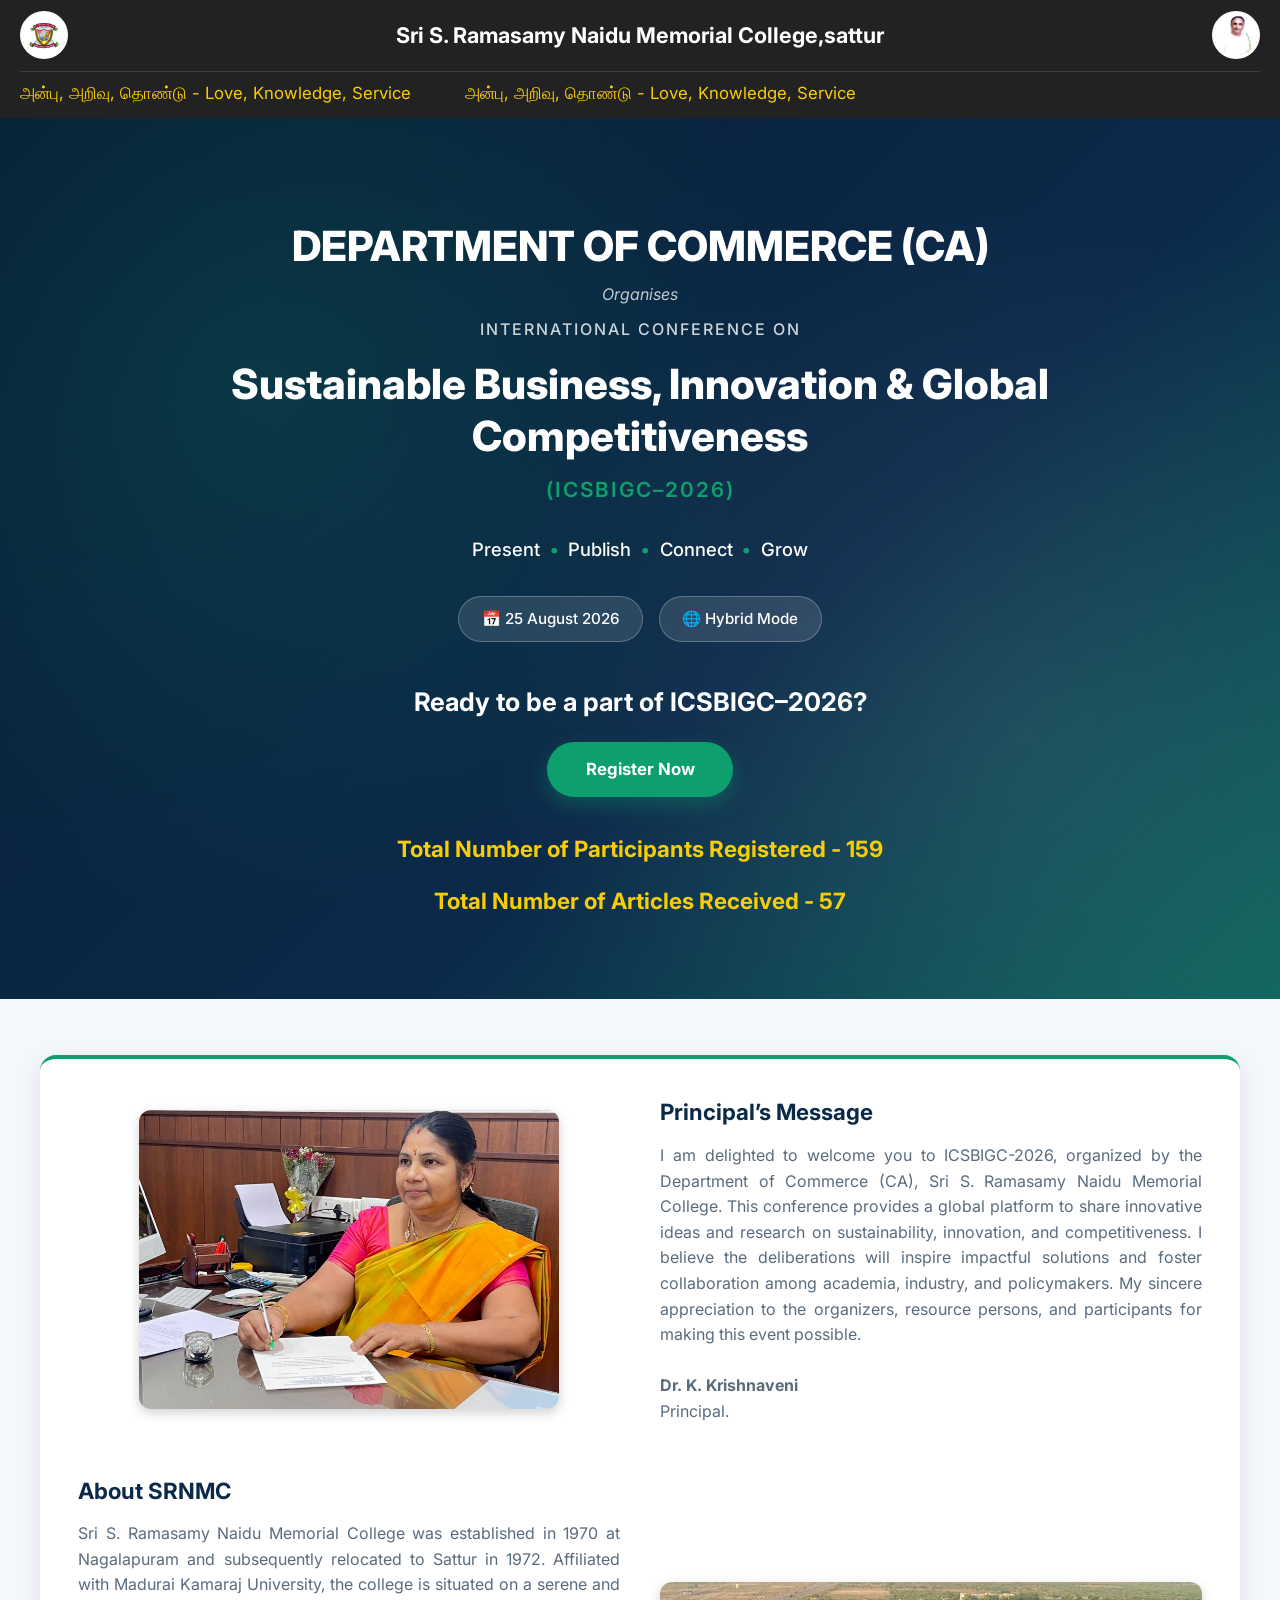
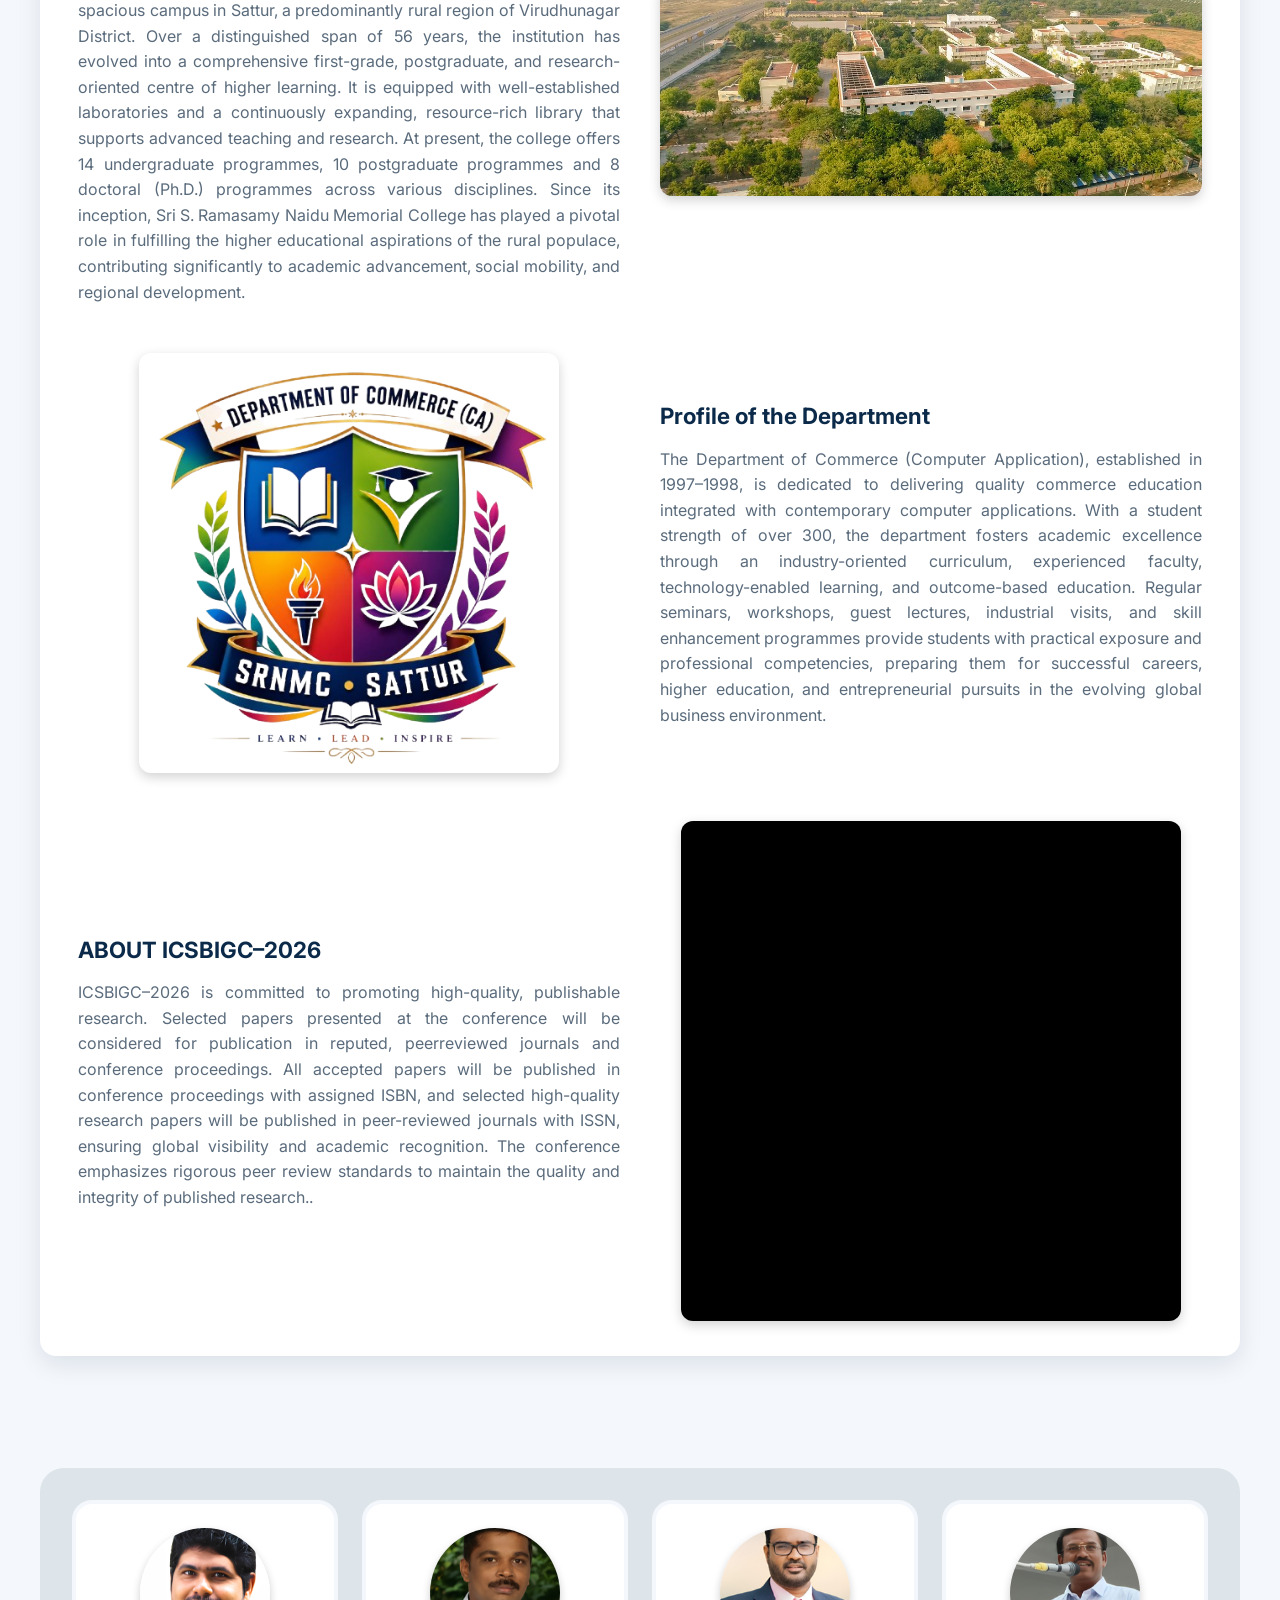
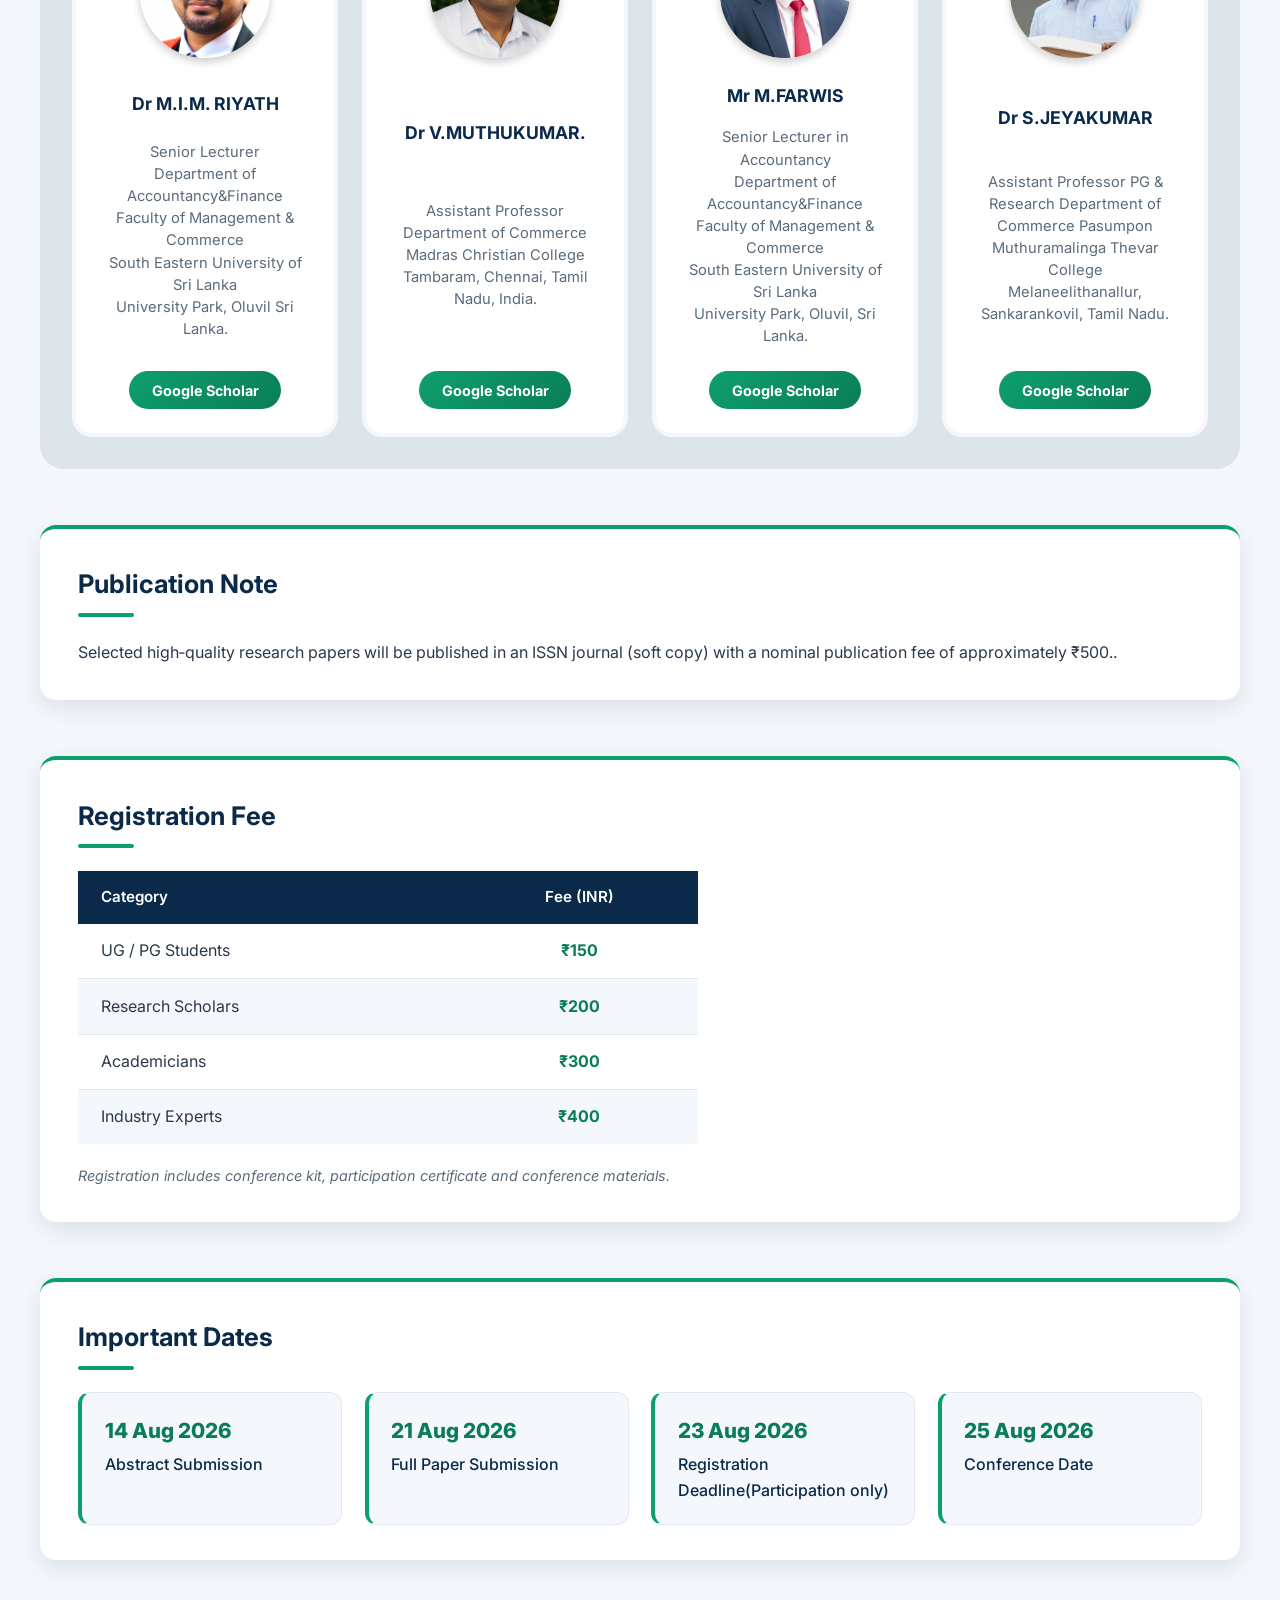
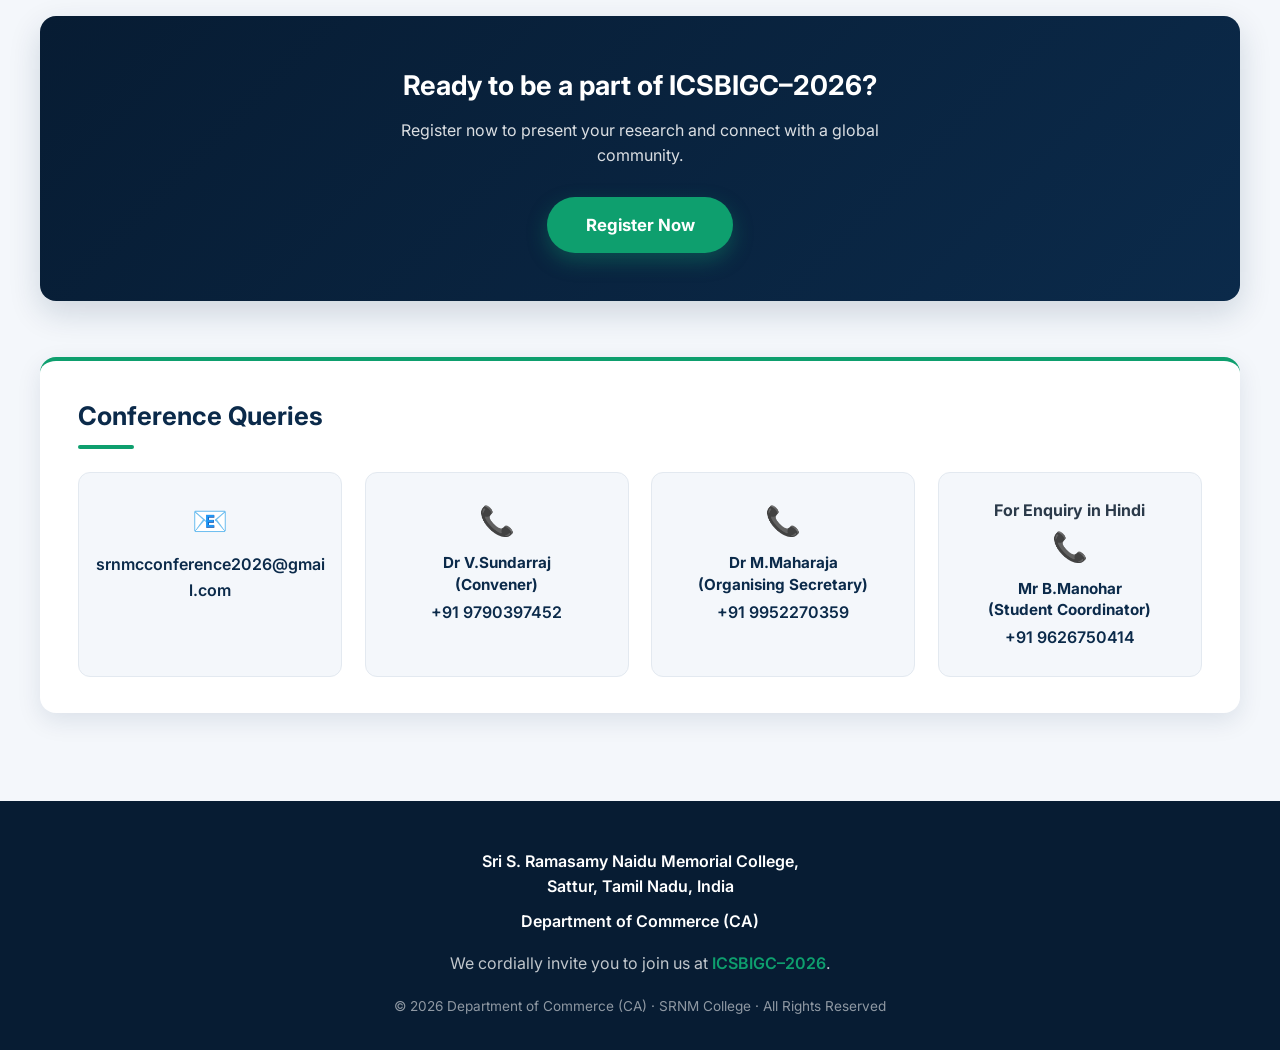
==== index.html @ 788501f2 "Update index.html" ====
<!DOCTYPE html>
<html lang="en">
<head>
    <meta charset="UTF-8">
    <meta name="viewport" content="width=device-width, initial-scale=1.0">
    <meta name="description" content="International Conference on Sustainable Business, Innovation & Global Competitiveness (ICSBIGC–2026)">
    <title>ICSBIGC–2026 | International Conference on Sustainable Business, Innovation & Global Competitiveness</title>
    <link rel="preconnect" href="https://fonts.googleapis.com">
    <link rel="preconnect" href="https://fonts.gstatic.com" crossorigin>
    <link href="https://fonts.googleapis.com/css2?family=Inter:wght@300;400;500;600;700;800&display=swap" rel="stylesheet">
    <link rel="stylesheet" href="styles.css">
</head>
<body>

    <!-- NAVBAR -->
    <div class="navbar">
        <img src="collage_logo-removebg-preview.png" alt="Logo" class="logo">
        <p class="conference-name">Sri S. Ramasamy Naidu Memorial College,sattur</p>
        <img src="srnm.png" alt="Logo" class="logo2">

        <div class="marquee">
            <div class="marquee-content">
                <span>அன்பு, அறிவு, தொண்டு - Love, Knowledge, Service</span>
                <span>அன்பு, அறிவு, தொண்டு - Love, Knowledge, Service</span>
            </div>
        </div>
    </div>

    <!-- HERO SECTION -->
    <header class="hero" id="home">
        <div class="hero-overlay"></div>
        <div class="container hero-content">
            <h1 class="hero-title">DEPARTMENT OF COMMERCE (CA) </h1>

            <i>Organises</i>
            <p class="conference-name">International Conference on</p>
            <h1 class="hero-title">Sustainable Business, Innovation &amp; Global Competitiveness</h1>
            <p class="hero-acronym">(ICSBIGC–2026)</p>
            <div class="tagline">
                <span>Present</span>
                <span class="dot">•</span>
                <span>Publish</span>
                <span class="dot">•</span>
                <span>Connect</span>
                <span class="dot">•</span>
                <span>Grow</span>
            </div>
            <div class="hero-meta">
                <span class="badge">📅 25 August 2026</span>
                <span class="badge">🌐 Hybrid Mode</span>
            </div>

            <div class="hero-cta">
                <h2>Ready to be a part of ICSBIGC–2026?</h2>

                <a href="https://forms.gle/SjU58Aezp9YNaehK8" target="_blank" rel="noopener" class="btn-register">Register Now</a>

                <div class="abcd">
                    <h2><b>Total Number of Participants Registered - 159</b></h2>
                    <h2>Total Number of Articles Received - 57</h2>
                </div>
            </div>
        </div>
    </header>

    <!-- ORGANISER / ABOUT -->
    <section class="zigzag">
        <div class="container">
            <div class="card">
                <div class="zigzag-item reverse">
                    <div class="zigzag-text">
                        <h2>Principal’s Message</h2>
                        <p>
                            I am delighted to welcome you to ICSBIGC-2026, organized by the Department of Commerce (CA), Sri S. Ramasamy Naidu Memorial College. This conference provides a global platform to share innovative ideas and research on sustainability, innovation, and competitiveness. I believe the deliberations will inspire impactful solutions and foster collaboration among academia, industry, and policymakers. My sincere appreciation to the organizers, resource persons, and participants for making this event possible.
                            <br><br>
                            <b>Dr. K. Krishnaveni</b> <br>
                            Principal.
                        </p>
                    </div>
                    <div class="zigzag-image">
                        <img src="princ.jpeg" alt="Department Image">
                    </div>
                </div>

                <div class="zigzag-item">
                    <div class="zigzag-text">
                        <h2>About SRNMC</h2>
                        <p>Sri S. Ramasamy Naidu Memorial College was established in 1970 at Nagalapuram and subsequently relocated to Sattur in 1972. Affiliated with Madurai Kamaraj University, the college is situated on a serene and spacious campus in Sattur, a predominantly rural region of Virudhunagar District. Over a distinguished span of 56 years, the institution has evolved into a comprehensive first-grade, postgraduate, and research-oriented centre of higher learning. It is equipped with well-established laboratories and a continuously expanding, resource-rich library that supports advanced teaching and research. At present, the college offers 14 undergraduate programmes, 10 postgraduate programmes and 8 doctoral (Ph.D.) programmes across various disciplines. Since its inception, Sri S. Ramasamy Naidu Memorial College has played a pivotal role in fulfilling the higher educational aspirations of the rural populace, contributing significantly to academic advancement, social mobility, and regional development.</p>
                    </div>
                    <div class="zigzag-image1">
                        <img src="srnm college.jpg" alt="College Image">
                    </div>
                </div>

                <div class="zigzag-item reverse">
                    <div class="zigzag-text">
                        <h2>Profile of the Department</h2>
                        <p>The Department of Commerce (Computer Application), established in 1997–1998, is dedicated to delivering quality commerce education integrated with contemporary computer applications. With a student strength of over 300, the department fosters academic excellence through an industry-oriented curriculum, experienced faculty, technology-enabled learning, and outcome-based education. Regular seminars, workshops, guest lectures, industrial visits, and skill enhancement programmes provide students with practical exposure and professional competencies, preparing them for successful careers, higher education, and entrepreneurial pursuits in the evolving global business environment.</p>
                    </div>
                    <div class="zigzag-image">
                        <img src="collage_logo2-removebg-preview.png" alt="Department Image">
                    </div>
                </div>

                <div class="zigzag-item">
                    <div class="zigzag-text">
                        <h2>ABOUT ICSBIGC–2026</h2>
                        <p>   ICSBIGC–2026 is committed to promoting high-quality, publishable research. Selected papers presented at the conference will be considered for publication in reputed, peerreviewed journals and conference proceedings. All accepted papers will be published in conference proceedings with assigned ISBN, and selected high-quality research papers will be published in peer-reviewed journals with ISSN, ensuring global visibility and academic recognition. The conference emphasizes rigorous peer review standards to maintain the quality and integrity of published research..</p>
                    </div>
                    <div class="zigzag-image1">
                        <div class="zigzag-slideshow">
                            <img src="pic1.jpeg" alt="Slide 1">
                            <img src="pic2.jpeg" alt="Slide 2">
                            <img src="pic3.jpeg" alt="Slide 3">
                            <img src="pic4.jpeg" alt="Slide 4">
                        </div>
                    </div>
                </div>
            </div>
        </div>
    </section>

    <!-- CHIEF GUESTS -->
    <section class="section" id="guests">
        <div class="container">
            <div class="chief">
                <div class="guest">
                    <img src="Screenshot 2026-08-09 113142.png" alt="Chief Guest" class="guest-image">
                    <h3>Dr M.I.M. RIYATH</h3>
                    <p>Senior Lecturer<br> Department of Accountancy&Finance<br> Faculty of Management & Commerce <br>South Eastern University of Sri Lanka<br> University Park, Oluvil Sri Lanka.</p>
                    <div class="guest-button">
                        <a href="https://scholar.google.com/citations?user=ENVNZ4EAAAAJ&hl=en" target="_blank" rel="noopener"><button>Google Scholar</button></a>
                    </div>
                </div>

                <div class="guest">
                    <img src="Screenshot 2026-08-09 113154.png" alt="Chief Guest" class="guest-image">
                    <h3>Dr V.MUTHUKUMAR.</h3>
                    <p>Assistant Professor<br> Department of Commerce<br> Madras Christian College<br> Tambaram, Chennai, Tamil Nadu, India.</p>
                    <div class="guest-button">
                        <a href="https://scholar.google.com/citations?hl=en&user=KsAwhLIAAAAJ" target="_blank" rel="noopener"><button>Google Scholar</button></a>
                    </div>
                </div>

                <div class="guest">
                    <img src="Screenshot 2026-08-09 113203.png" alt="Chief Guest" class="guest-image">
                    <h3>Mr M.FARWIS</h3>
                    <p>Senior Lecturer in Accountancy<br> Department of Accountancy&Finance<br> Faculty of Management & Commerce <br>South Eastern University of Sri Lanka<br> University Park, Oluvil, Sri Lanka.</p>
                    <div class="guest-button">
                        <a href="https://scholar.google.com/citations?user=j3vMXZQAAAAJ&hl=en" target="_blank" rel="noopener"><button>Google Scholar</button></a>
                    </div>
                </div>

                <div class="guest">
                    <img src="Screenshot 2026-08-09 113212.png" alt="Chief Guest" class="guest-image">
                    <h3>Dr S.JEYAKUMAR</h3>
                    <p>Assistant Professor PG & Research Department of Commerce Pasumpon Muthuramalinga Thevar College <br>Melaneelithanallur, Sankarankovil, Tamil Nadu.</p>
                    <div class="guest-button">
                        <a href="https://scholar.google.com/citations?hl=en&user=KsAwhLIAAAAJ" target="_blank" rel="noopener"><button>Google Scholar</button></a>
                    </div>
                </div>
            </div>
        </div>
    </section>

    <!-- PUBLICATION NOTE -->
    <section class="section" id="publication">
        <div class="container">
            <div class="card">
                <div class="card-header">
                    <h2>Publication Note</h2>
                    <div class="underline"></div>
                </div>
                <p>Selected high‑quality research papers will be published in an ISSN journal (soft copy) with a nominal publication fee of approximately ₹500..</p>
            </div>
        </div>
    </section>

    <!-- REGISTRATION FEE -->
    <section class="section" id="registration">
        <div class="container">
            <div class="card">
                <div class="card-header">
                    <h2>Registration Fee</h2>
                    <div class="underline"></div>
                </div>
                <div class="fee-table-wrap">
                    <table class="fee-table">
                        <thead>
                            <tr>
                                <th>Category</th>
                                <th>Fee (INR)</th>
                            </tr>
                        </thead>
                        <tbody>
                            <tr>
                                <td>UG / PG Students</td>
                                <td>₹150</td>
                            </tr>
                            <tr>
                                <td>Research Scholars</td>
                                <td>₹200</td>
                            </tr>
                            <tr>
                                <td>Academicians</td>
                                <td>₹300</td>
                            </tr>
                            <tr>
                                <td>Industry Experts</td>
                                <td>₹400</td>
                            </tr>
                        </tbody>
                    </table>
                </div>
                <p class="note">Registration includes conference kit, participation certificate and conference materials.</p>
            </div>
        </div>
    </section>

    <!-- IMPORTANT DATES -->
    <section class="section" id="dates">
        <div class="container">
            <div class="card">
                <div class="card-header">
                    <h2>Important Dates</h2>
                    <div class="underline"></div>
                </div>
                <div class="timeline">
                    <div class="timeline-item">
                        <span class="tl-date">14 Aug 2026</span>
                        <span class="tl-label">Abstract Submission</span>
                    </div>
                    <div class="timeline-item">
                        <span class="tl-date">21 Aug 2026</span>
                        <span class="tl-label">Full Paper Submission</span>
                    </div>
                    <div class="timeline-item">
                        <span class="tl-date">23 Aug 2026</span>
                        <span class="tl-label">Registration Deadline(Participation only)</span>
                    </div>
                    <div class="timeline-item">
                        <span class="tl-date">25 Aug 2026</span>
                        <span class="tl-label">Conference Date</span>
                    </div>
                </div>
            </div>
        </div>
    </section>

    <!-- REGISTER CTA -->
    <section class="section cta-section" id="register">
        <div class="container">
            <div class="cta-card">
                <h2>Ready to be a part of ICSBIGC–2026?</h2>
                <p>Register now to present your research and connect with a global community.</p>
                <a href="https://forms.gle/SjU58Aezp9YNaehK8" target="_blank" rel="noopener" class="btn-register">Register Now</a>
            </div>
        </div>
    </section>

    <!-- CONTACT -->
    <section class="section" id="contact">
        <div class="container">
            <div class="card">
                <div class="card-header">
                    <h2>Conference Queries</h2>
                    <div class="underline"></div>
                </div>
                <div class="contact-grid">
                    <div class="contact-item">
                        <a href="mailto:srnmcconference2026@gmail.com">
                            <span class="contact-icon">📧</span>
                            <p class="contact-value">srnmcconference2026@gmail.com</p>
                        </a>
                    </div>
                    <div class="contact-item">
                        <a href="tel:9790397452">
                            <span class="contact-icon">📞</span>
                            <h4>Dr V.Sundarraj <br>(Convener) </h4>
                            <p class="contact-value">+91 9790397452</p>
                        </a>
                    </div>
                    <div class="contact-item">
                        <a href="tel:9952270359">
                            <span class="contact-icon">📞</span>
                            <h4>Dr M.Maharaja<br> (Organising Secretary) </h4>
                            <p class="contact-value">+91 9952270359</p>
                        </a>
                    </div>
                    <div class="contact-item">
                        <a href="tel:9626750414">
                            <p><b>For Enquiry in Hindi</b></p>
                            <span class="contact-icon">📞</span>
                            <h4>Mr B.Manohar<br>(Student Coordinator)</h4>
                            <p class="contact-value">+91 9626750414</p>
                        </a>
                    </div>
                </div>
            </div>
        </div>
    </section>

    <!-- FOOTER -->
    <footer class="footer">
        <div class="container footer-inner">
             <p class="footer-org">Sri S. Ramasamy Naidu Memorial College,<br>Sattur, Tamil Nadu, India</p>
            <p class="footer-org">Department of Commerce (CA)</p>
            <p class="footer-invite">We cordially invite you to join us at <strong>ICSBIGC–2026</strong>.</p>
            <p class="footer-copy">© 2026 Department of Commerce (CA) · SRNM College · All Rights Reserved</p>
        </div>
    </footer>

</body>
</html>
---- styles.css ----
/* =========================================================
   ICSBIGC–2026 · Responsive Stylesheet
   Breakpoints:
     < 576px   : mobile
     576–767px : large mobile / small tablet
     768–991px : tablet
     992–1199px: laptop
     1200–1599px: desktop
     >= 1600px : large TV / projector displays
   ========================================================= */

/* ===== RESET & BASE ===== */
*,
*::before,
*::after {
    margin: 0;
    padding: 0;
    box-sizing: border-box;
}

:root {
    --navy: #0b2a4a;
    --navy-dark: #071c33;
    --emerald: #0e9f6e;
    --emerald-dark: #0a7d57;
    --gold: #f8cc08;
    --text: #2b3a4a;
    --muted: #5a6b7c;
    --bg: #f4f7fb;
    --white: #ffffff;
    --border: #e3e9f0;
    --shadow: 0 8px 24px rgba(11, 42, 74, 0.10);
    --shadow-lg: 0 12px 32px rgba(11, 42, 74, 0.16);
    --radius: 16px;
    --radius-sm: 10px;
    --transition: 0.25s ease;
    --container-max: 1600px;
}

html {
    scroll-behavior: smooth;
}

body {
    font-family: 'Inter', Arial, sans-serif;
    color: var(--text);
    background-color: var(--bg);
    line-height: 1.6;
    -webkit-font-smoothing: antialiased;
    overflow-x: hidden;
}

img {
    max-width: 100%;
    display: block;
}

a {
    color: inherit;
}

button {
    font-family: inherit;
}

.container {
    width: 100%;
    max-width: var(--container-max);
    margin: 0 auto;
    padding: 0 20px;
}

/* ===== NAVBAR ===== */
.navbar {
    display: flex;
    flex-wrap: wrap;
    align-items: center;
    gap: 0.75rem 1.25rem;
    background-color: #222;
    padding: 0.7rem 1.25rem;
}

.navbar .logo,
.navbar .logo2 {
    width: 48px;
    height: 48px;
    object-fit: contain;
    border-radius: 50%;
    background: var(--white);
    padding: 3px;
    flex-shrink: 0;
    transition: transform var(--transition);
}

.navbar .logo:hover,
.navbar .logo2:hover {
    transform: scale(1.08);
}

.navbar .conference-name {
    flex: 1 1 220px;
    text-align: center;
    font-size: clamp(0.95rem, 2.4vw, 1.35rem);
    font-weight: 700;
    color: var(--white);
    line-height: 1.3;
    min-width: 0;
}

.marquee {
    flex-basis: 100%;
    overflow: hidden;
    white-space: nowrap;
    border-top: 1px solid rgba(255, 255, 255, 0.12);
    padding-top: 0.5rem;
}

.marquee-content {
    display: inline-block;
    animation: marquee 15s linear infinite;
}

.marquee-content span {
    display: inline-block;
    padding-right: 50px;
    color: var(--gold);
    font-size: clamp(0.8rem, 1.6vw, 1.05rem);
}

@keyframes marquee {
    0%   { transform: translateX(0); }
    100% { transform: translateX(-50%); }
}

/* ===== HERO ===== */
.hero {
    position: relative;
    background: linear-gradient(135deg, var(--navy-dark) 0%, var(--navy) 60%, var(--emerald) 140%);
    color: var(--white);
    text-align: center;
    padding: clamp(3rem, 8vw, 7rem) 0 clamp(2.5rem, 6vw, 6rem);
    overflow: hidden;
}

.hero-overlay {
    position: absolute;
    inset: 0;
    background-image: radial-gradient(circle at 20% 30%, rgba(14, 159, 110, 0.18), transparent 45%),
                      radial-gradient(circle at 80% 70%, rgba(255, 255, 255, 0.08), transparent 45%);
    pointer-events: none;
}

.hero-content {
    position: relative;
    z-index: 1;
}

.hero-content .conference-name {
    font-size: clamp(0.8rem, 1.6vw, 1rem);
    font-weight: 500;
    letter-spacing: 2px;
    text-transform: uppercase;
    color: rgba(255, 255, 255, 0.8);
    margin-bottom: 1rem;
}

.hero-content > i {
    display: inline-block;
    font-size: clamp(0.85rem, 1.8vw, 1rem);
    color: rgba(255, 255, 255, 0.75);
    margin-bottom: 0.6rem;
}

.hero-title {
    font-size: clamp(1.5rem, 4.5vw, 2.6rem);
    font-weight: 800;
    line-height: 1.25;
    margin: 0 auto 0.6rem;
    max-width: 900px;
    word-wrap: break-word;
}

.hero-acronym {
    font-size: clamp(1rem, 2.2vw, 1.3rem);
    font-weight: 600;
    color: var(--emerald);
    letter-spacing: 2px;
    margin-bottom: 1.8rem;
}

.tagline {
    display: flex;
    flex-wrap: wrap;
    justify-content: center;
    gap: 0.3rem 0.6rem;
    font-size: clamp(0.9rem, 2vw, 1.15rem);
    font-weight: 500;
    margin-bottom: 2rem;
}

.tagline .dot {
    color: var(--emerald);
    font-weight: 700;
}

.hero-meta {
    display: flex;
    flex-wrap: wrap;
    justify-content: center;
    gap: 1rem;
    margin-bottom: 2.5rem;
}

.badge {
    background: rgba(255, 255, 255, 0.12);
    border: 1px solid rgba(255, 255, 255, 0.25);
    padding: 0.6rem 1.4rem;
    border-radius: 50px;
    font-size: clamp(0.8rem, 1.6vw, 0.95rem);
    font-weight: 500;
    backdrop-filter: blur(4px);
}

.hero-cta {
    max-width: 720px;
    margin: 0 auto;
}

.hero-cta h2 {
    font-size: clamp(1.15rem, 2.6vw, 1.6rem);
    font-weight: 700;
    margin-bottom: 1.2rem;
}

.abcd {
    display: flex;
    flex-wrap: wrap;
    justify-content: center;
    align-items: center;
    gap: 0.5rem 2rem;
    max-width: 1200px;
    margin: 1.8rem auto 0;
    padding: 0 0.5rem;
    text-align: center;
}

.abcd h2 {
    animation: blink 1.8s infinite;
    color: var(--gold);
    font-weight: bold;
    font-size: clamp(1rem, 2.4vw, 1.4rem);
    margin: 0.4rem 0;
    line-height: 1.4;
}

@keyframes blink {
    0%, 100% { opacity: 1; }
    50%      { opacity: 0.35; }
}

/* ===== SECTIONS & CARDS ===== */
.section {
    padding: clamp(2.5rem, 5vw, 3.5rem) 0;
}

.section + .section {
    padding-top: 0;
}

.card {
    background: var(--white);
    border-radius: var(--radius);
    box-shadow: var(--shadow);
    padding: clamp(1.5rem, 4vw, 2.2rem) clamp(1.25rem, 4vw, 2.4rem);
    border-top: 4px solid var(--emerald);
}

.card-header {
    margin-bottom: 1.4rem;
}

.card-header h2 {
    font-size: clamp(1.25rem, 3vw, 1.6rem);
    font-weight: 700;
    color: var(--navy);
}

.underline {
    width: 56px;
    height: 4px;
    background: var(--emerald);
    border-radius: 4px;
    margin-top: 0.5rem;
}

/* ===== ZIGZAG (ORGANISER / ABOUT) ===== */
.zigzag {
    padding: clamp(2rem, 5vw, 3.5rem) 0;
}

.zigzag .card {
    display: flex;
    flex-direction: column;
    gap: clamp(2rem, 5vw, 3rem);
}

.zigzag-item {
    display: flex;
    align-items: center;
    gap: clamp(1.5rem, 4vw, 2.5rem);
}

.zigzag-item.reverse {
    flex-direction: row-reverse;
}

.zigzag-text {
    flex: 1 1 0;
    min-width: 0;
    text-align: justify;
}

.zigzag-text h2 {
    font-size: clamp(1.15rem, 2.6vw, 1.4rem);
    font-weight: 700;
    color: var(--navy);
    margin-bottom: 0.8rem;
    text-align: left;
}

.zigzag-text p {
    color: var(--muted);
}

.zigzag-image,
.zigzag-image1 {
    flex: 1 1 0;
    min-width: 0;
}

.zigzag-image img {
    width: 100%;
    max-width: 420px;
    margin: 0 auto;
    border-radius: 12px;
    box-shadow: 0 4px 12px rgba(0, 0, 0, 0.18);
}

.zigzag-image1 img {
    width: 100%;
    border-radius: 12px;
    box-shadow: 0 4px 12px rgba(0, 0, 0, 0.18);
}

/* Slideshow */
.zigzag-slideshow {
    position: relative;
    width: 100%;
    max-width: 500px;
    aspect-ratio: 1 / 1;
    margin: 0 auto;
    overflow: hidden;
    border-radius: 12px;
    box-shadow: 0 4px 12px rgba(0, 0, 0, 0.18);
    background: #000;
}

.zigzag-slideshow img {
    position: absolute;
    inset: 0;
    width: 100%;
    height: 100%;
    object-fit: contain;
    background: #f1eaea;
    opacity: 0;
    animation: fadeCycle 16s infinite;
}

.zigzag-slideshow img:nth-child(1) { animation-delay: 0s; }
.zigzag-slideshow img:nth-child(2) { animation-delay: 4s; }
.zigzag-slideshow img:nth-child(3) { animation-delay: 8s; }
.zigzag-slideshow img:nth-child(4) { animation-delay: 12s; }

@keyframes fadeCycle {
    0%   { opacity: 0; }
    5%   { opacity: 1; }
    25%  { opacity: 1; }
    30%  { opacity: 0; }
    100% { opacity: 0; }
}

/* ===== CHIEF GUESTS ===== */
.chief {
    display: grid;
    grid-template-columns: repeat(auto-fit, minmax(240px, 1fr));
    gap: 1.5rem;
    background-color: #dde4ea;
    border-radius: 24px;
    padding: clamp(1.25rem, 4vw, 2rem);
}

.guest {
    display: flex;
    flex-direction: column;
    align-items: center;
    justify-content: space-between;
    background-color: var(--white);
    border-radius: 20px;
    border: 4px solid var(--bg);
    padding: 1.5rem;
    text-align: center;
    transition: transform var(--transition), background-color var(--transition), box-shadow var(--transition), color var(--transition);
}

.guest img.guest-image {
    width: 130px;
    height: 130px;
    border-radius: 50%;
    object-fit: cover;
    margin-bottom: 1rem;
    box-shadow: 0 4px 8px rgba(0, 0, 0, 0.2);
}

.guest h3 {
    margin: 0.5rem 0;
    font-size: 1.1rem;
    font-weight: 700;
    color: var(--navy);
}

.guest:hover h3 {
    color: var(--white);
}

.guest p {
    font-size: 0.92rem;
    line-height: 1.5;
    margin: 0.5rem 0;
    color: var(--muted);
}

.guest:hover p {
    color: rgba(255, 255, 255, 0.9);
}

.guest-button {
    margin-top: 1rem;
}

.guest-button a {
    text-decoration: none;
}

.guest-button button {
    background: linear-gradient(135deg, var(--emerald), var(--emerald-dark));
    color: var(--white);
    font-size: 0.9rem;
    font-weight: 700;
    padding: 0.65rem 1.4rem;
    border: none;
    border-radius: 25px;
    cursor: pointer;
    transition: transform var(--transition), box-shadow var(--transition), background var(--transition);
}

.guest-button button:hover {
    background: linear-gradient(135deg, #66bb6a, #388e3c);
    transform: scale(1.05);
    box-shadow: 0 6px 14px rgba(0, 0, 0, 0.25);
}

.guest:hover {
    background-color: var(--emerald);
    transform: translateY(-4px);
    box-shadow: var(--shadow-lg);
}

/* ===== FEE TABLE ===== */
.fee-table-wrap {
    overflow-x: auto;
    -webkit-overflow-scrolling: touch;
}

.fee-table {
    width: 100%;
    border-collapse: collapse;
    max-width: 620px;
    min-width: 320px;
}

.fee-table thead th {
    background: var(--navy);
    color: var(--white);
    text-align: left;
    padding: 0.9rem 1.4rem;
    font-weight: 600;
    font-size: 0.95rem;
    white-space: nowrap;
}

.fee-table thead th:last-child {
    text-align: center;
}

.fee-table tbody td {
    padding: 0.9rem 1.4rem;
    border-bottom: 1px solid var(--border);
    white-space: nowrap;
}

.fee-table tbody td:last-child {
    text-align: center;
    font-weight: 700;
    color: var(--emerald-dark);
}

.fee-table tbody tr:nth-child(even) {
    background: var(--bg);
}

.fee-table tbody tr:last-child td {
    border-bottom: none;
}

.note {
    margin-top: 1.2rem;
    font-size: 0.9rem;
    color: var(--muted);
    font-style: italic;
}

/* ===== TIMELINE ===== */
.timeline {
    display: grid;
    grid-template-columns: repeat(auto-fit, minmax(200px, 1fr));
    gap: 1.4rem;
}

.timeline-item {
    background: var(--bg);
    border: 1px solid var(--border);
    border-left: 4px solid var(--emerald);
    border-radius: 12px;
    padding: 1.3rem 1.4rem;
    transition: transform var(--transition), box-shadow var(--transition);
}

.timeline-item:hover {
    transform: translateY(-3px);
    box-shadow: var(--shadow);
}

.tl-date {
    display: block;
    font-size: 1.3rem;
    font-weight: 800;
    color: var(--emerald-dark);
    margin-bottom: 0.3rem;
}

.tl-label {
    font-weight: 500;
    color: var(--navy);
}

/* ===== CTA ===== */
.cta-section {
    padding-top: 0.5rem;
}

.cta-card {
    background: linear-gradient(135deg, var(--navy-dark), var(--navy));
    color: var(--white);
    text-align: center;
    border-radius: var(--radius);
    box-shadow: var(--shadow-lg);
    padding: clamp(2rem, 5vw, 3rem) clamp(1.25rem, 5vw, 2rem);
}

.cta-card h2 {
    font-size: clamp(1.3rem, 3vw, 1.7rem);
    margin-bottom: 0.6rem;
}

.cta-card p {
    color: rgba(255, 255, 255, 0.85);
    margin-bottom: 1.8rem;
    max-width: 520px;
    margin-left: auto;
    margin-right: auto;
}

.btn-register {
    display: inline-block;
    background: var(--emerald);
    color: var(--white);
    font-weight: 700;
    font-size: clamp(0.95rem, 2vw, 1.05rem);
    text-decoration: none;
    padding: 0.9rem 2.4rem;
    border-radius: 50px;
    box-shadow: 0 8px 20px rgba(14, 159, 110, 0.35);
    transition: transform var(--transition), box-shadow var(--transition), background var(--transition);
}

.btn-register:hover,
.btn-register:focus-visible {
    background: var(--emerald-dark);
    transform: translateY(-2px) scale(1.03);
    box-shadow: 0 12px 26px rgba(14, 159, 110, 0.45);
}

/* ===== CONTACT ===== */
.contact-grid {
    display: grid;
    grid-template-columns: repeat(auto-fit, minmax(220px, 1fr));
    gap: 1.4rem;
}

.contact-item {
    text-align: center;
    background: var(--bg);
    border: 1px solid var(--border);
    border-radius: 12px;
    padding: 1.6rem 1rem;
    transition: transform var(--transition), box-shadow var(--transition);
}

.contact-item:hover {
    transform: translateY(-3px);
    box-shadow: var(--shadow);
}

.contact-item a {
    text-decoration: none;
    color: inherit;
    display: block;
}

.contact-icon {
    font-size: 1.8rem;
    display: block;
    margin-bottom: 0.5rem;
}

.contact-item h4 {
    color: var(--navy);
    font-size: 0.95rem;
    margin: 0.3rem 0;
    line-height: 1.4;
}

.contact-value {
    font-weight: 600;
    color: var(--navy);
    word-break: break-word;
}

/* ===== FOOTER ===== */
.footer {
    background: var(--navy-dark);
    color: rgba(255, 255, 255, 0.75);
    text-align: center;
    padding: clamp(2rem, 5vw, 3rem) 0 2rem;
    margin-top: 2rem;
}

.footer-org {
    font-weight: 600;
    color: var(--white);
    margin-bottom: 0.6rem;
}

.footer-invite {
    margin: 1rem 0 1.2rem;
}

.footer-invite strong {
    color: var(--emerald);
    font-weight: 600;
}

.footer-copy {
    font-size: 0.85rem;
    margin-top: 1.2rem;
    color: rgba(255, 255, 255, 0.55);
}

/* ===== ACCESSIBILITY ===== */
a:focus-visible,
button:focus-visible {
    outline: 3px solid var(--emerald);
    outline-offset: 2px;
}

@media (prefers-reduced-motion: reduce) {
    *,
    *::before,
    *::after {
        animation-duration: 0.001ms !important;
        animation-iteration-count: 1 !important;
        transition-duration: 0.001ms !important;
        scroll-behavior: auto !important;
    }
}

/* =========================================================
   RESPONSIVE BREAKPOINTS
   ========================================================= */

/* ---- Mobile (< 576px) — base styles above already mobile-first ---- */
@media (max-width: 575.98px) {
    .navbar {
        justify-content: center;
        text-align: center;
    }

    .navbar .conference-name {
        order: 3;
        flex-basis: 100%;
    }

    .zigzag-item,
    .zigzag-item.reverse {
        flex-direction: column;
    }

    .zigzag-image img {
        max-width: 280px;
    }

    .abcd {
        flex-direction: column;
        gap: 0.4rem;
    }

    .chief {
        grid-template-columns: 1fr;
    }
}

/* ---- Stack zigzag rows on tablets and below ---- */
@media (max-width: 767.98px) {
    .zigzag-item,
    .zigzag-item.reverse {
        flex-direction: column;
    }

    .zigzag-text {
        text-align: left;
    }

    .card {
        padding: 1.6rem 1.3rem;
    }
}

/* ---- Small tablet / large mobile (576–767px) ---- */
@media (min-width: 576px) and (max-width: 767.98px) {
    .container {
        padding: 0 28px;
    }
}

/* ---- Tablet (768–991px) ---- */
@media (min-width: 768px) and (max-width: 991.98px) {
    .container {
        padding: 0 32px;
    }

    .chief {
        grid-template-columns: repeat(2, 1fr);
    }
}

/* ---- Laptop (992–1199px) ---- */
@media (min-width: 992px) {
    .chief {
        grid-template-columns: repeat(2, 1fr);
    }
}

@media (min-width: 992px) and (max-width: 1199.98px) {
    .container {
        padding: 0 36px;
    }
}

/* ---- Desktop (1200–1599px) ---- */
@media (min-width: 1200px) {
    .chief {
        grid-template-columns: repeat(4, 1fr);
    }

    .container {
        padding: 0 40px;
    }
}

/* ---- Large TV / projector displays (>= 1600px) ---- */
@media (min-width: 1600px) {
    :root {
        --container-max: 1800px;
    }

    body {
        font-size: 1.1rem;
    }

    .abcd h2 {
        font-size: 2rem;
        line-height: 1.6;
    }

    .card {
        padding: 3rem 3.5rem;
    }

    .zigzag-image img {
        max-width: 520px;
    }

    .navbar .logo,
    .navbar .logo2 {
        width: 60px;
        height: 60px;
    }
}
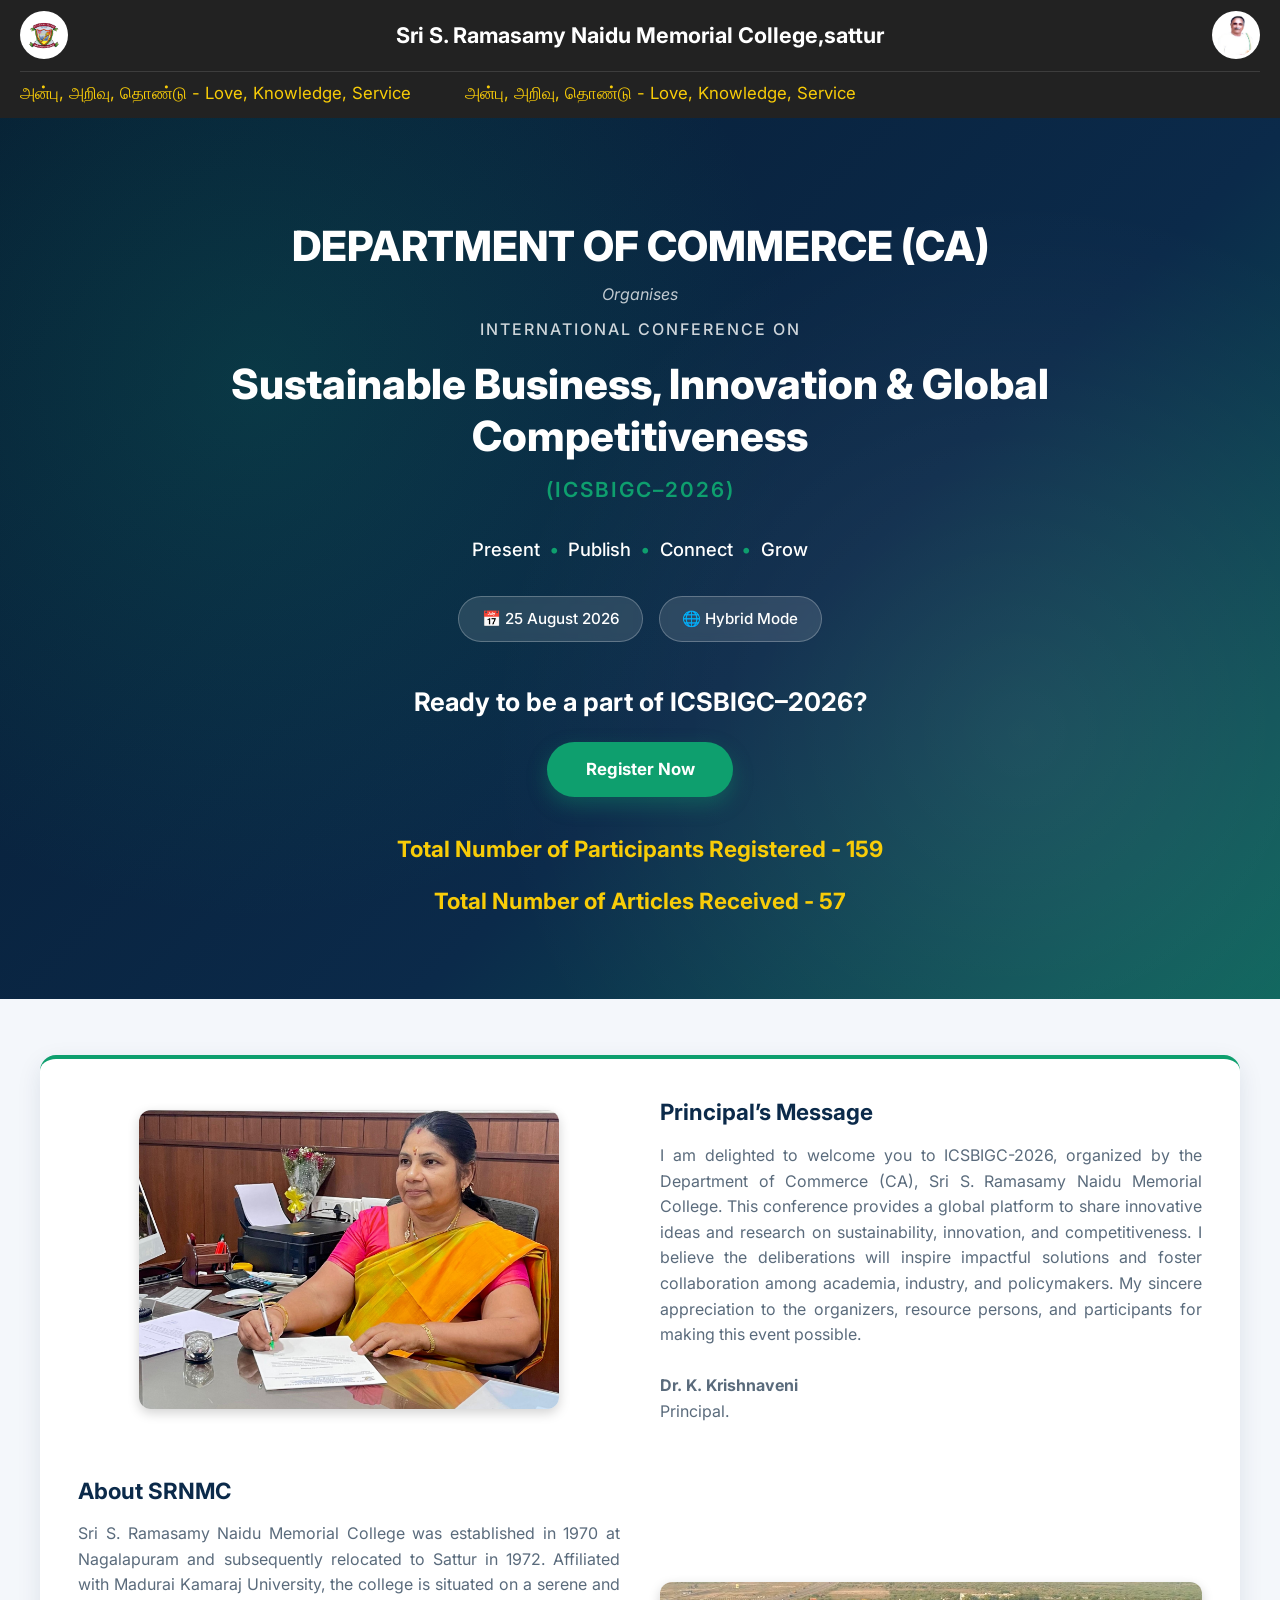
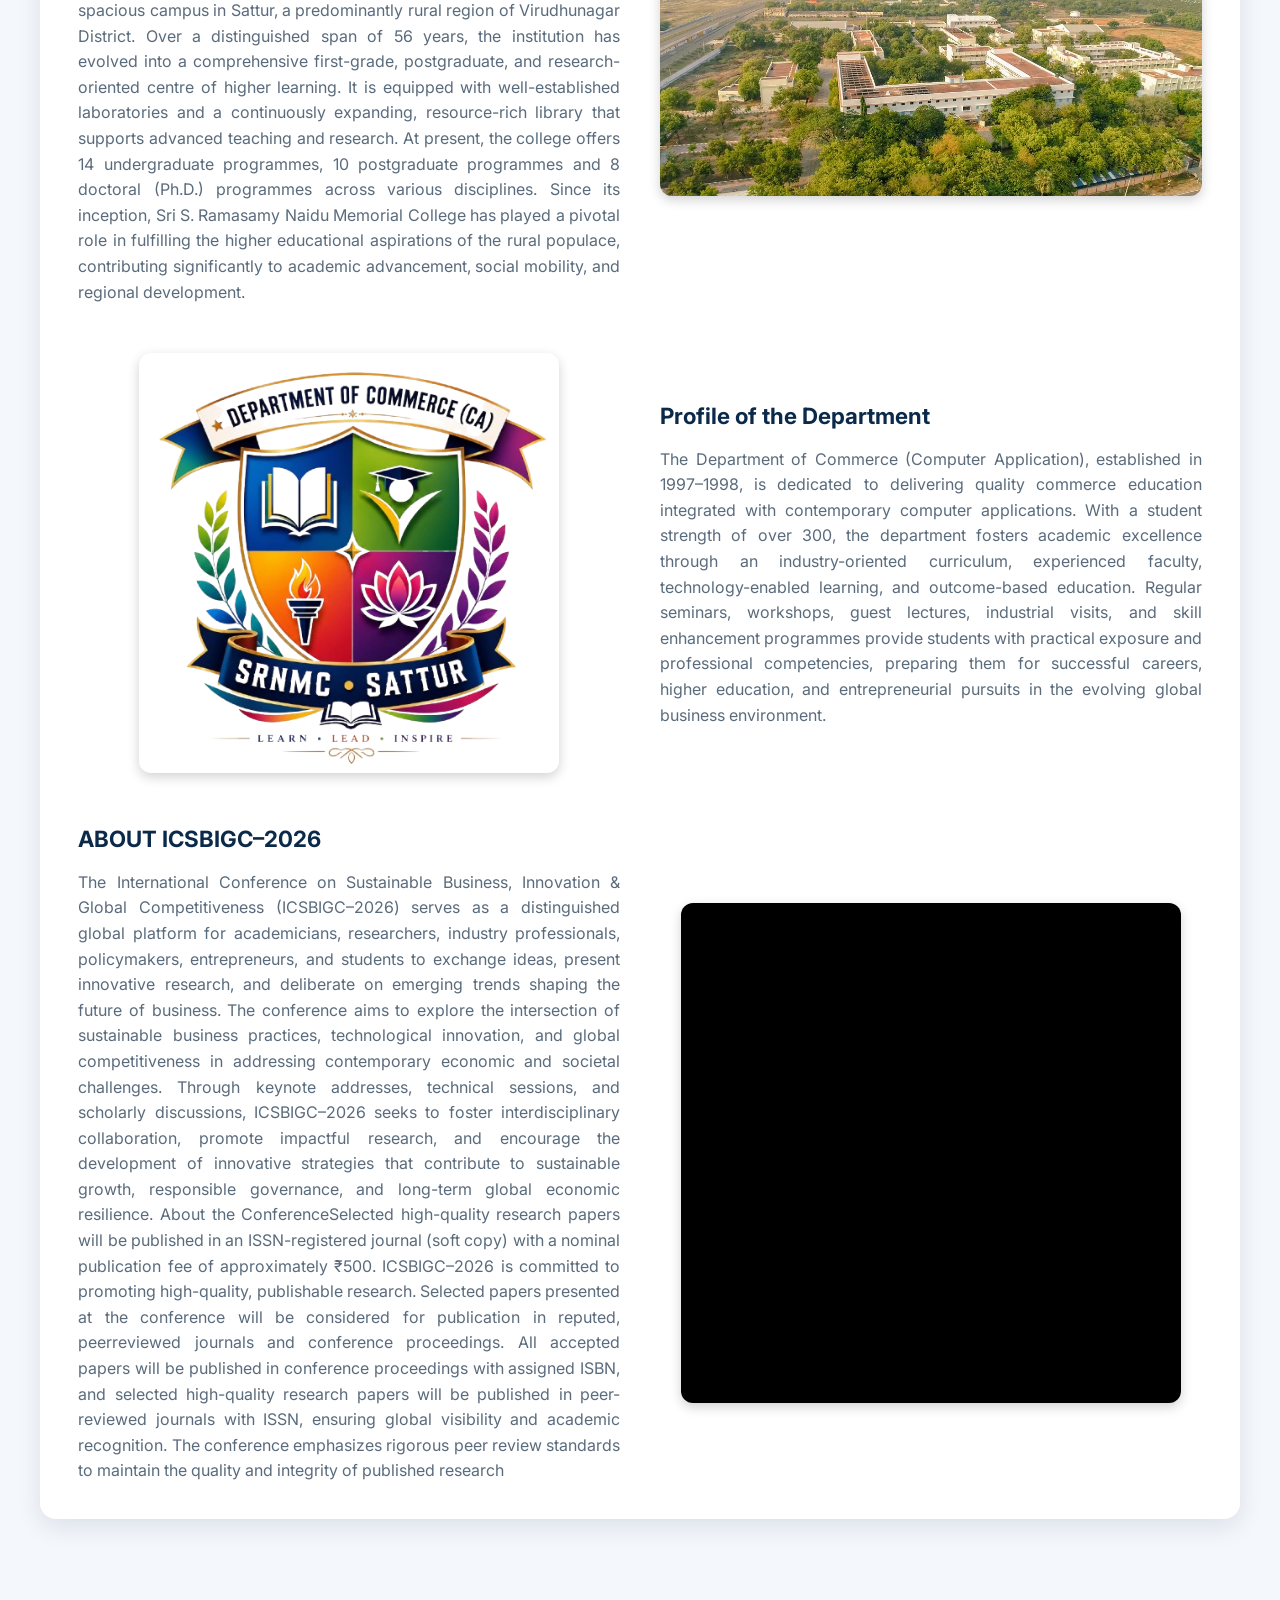
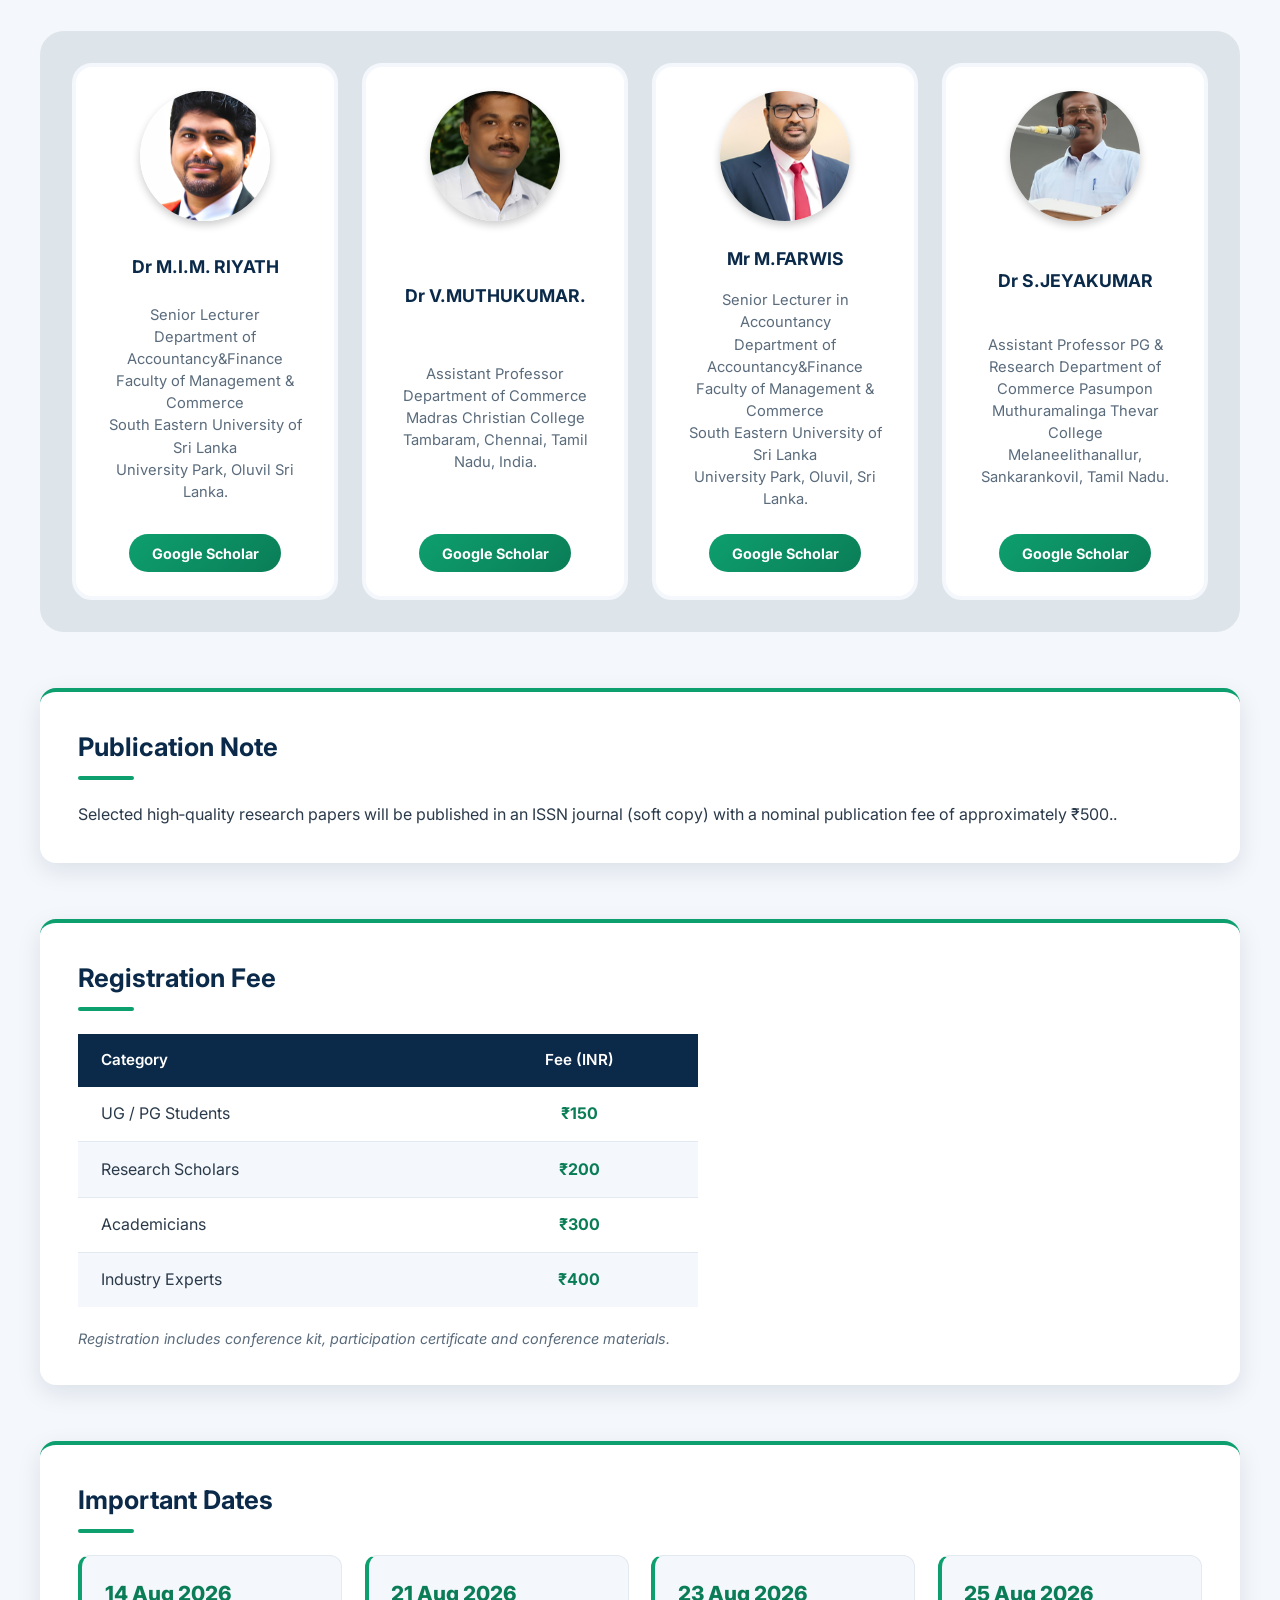
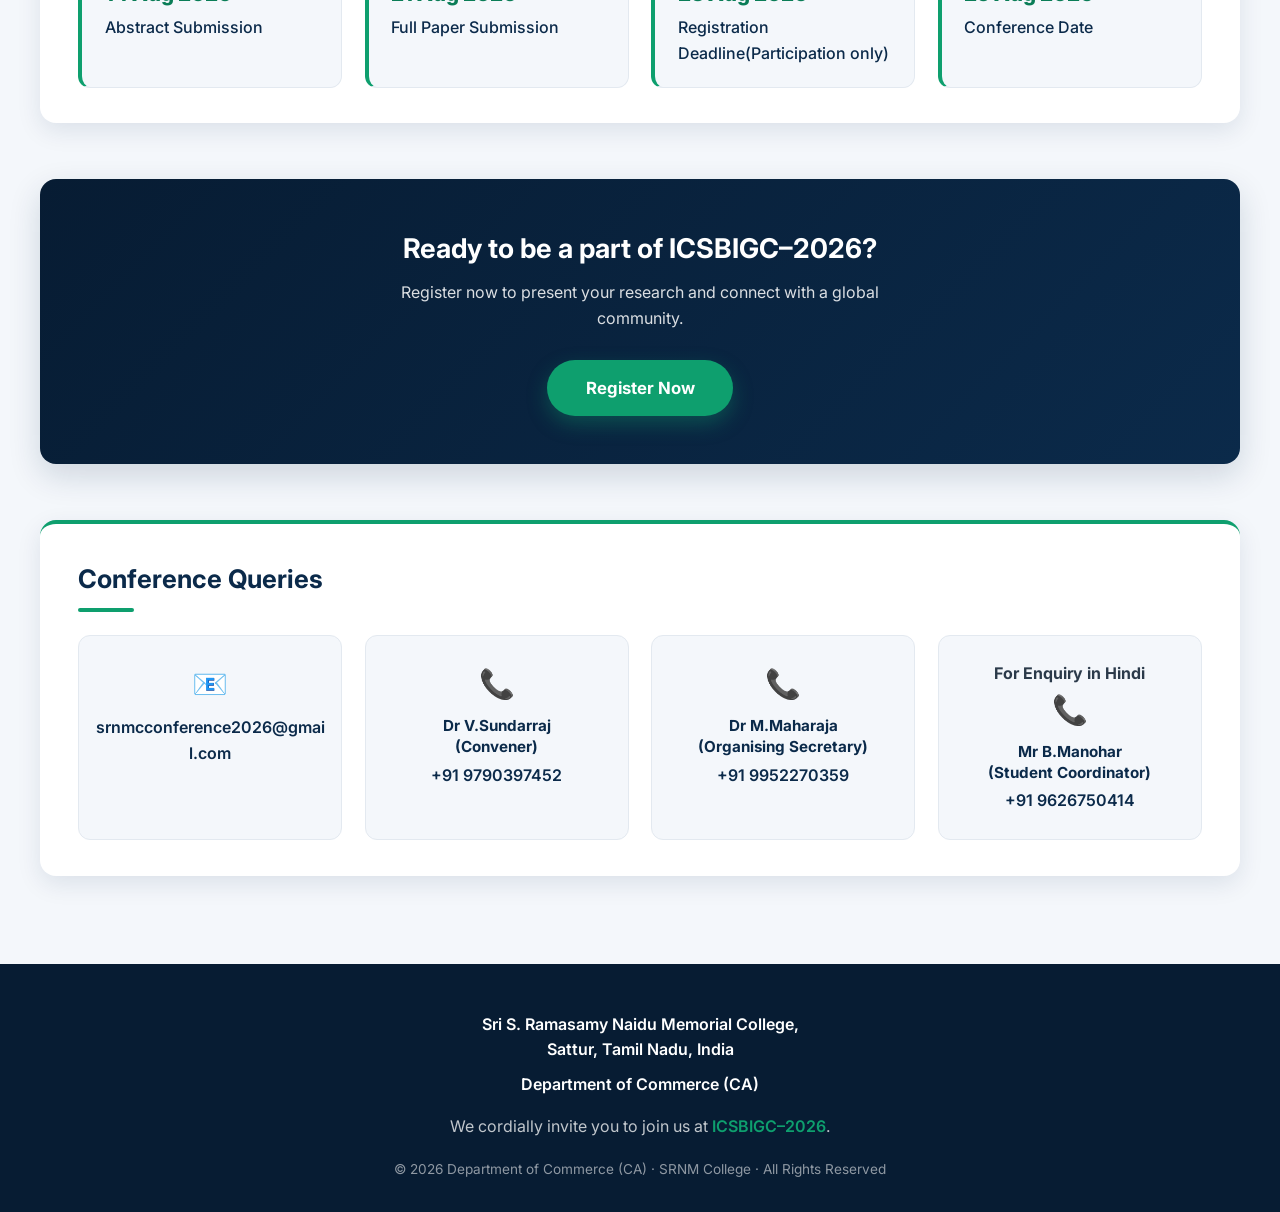
==== commit 2f5aef76: "Restore index.html with original content" ====
--- a/index.html
+++ b/index.html
@@ -105,7 +105,7 @@
                 <div class="zigzag-item">
                     <div class="zigzag-text">
                         <h2>ABOUT ICSBIGC–2026</h2>
-                        <p>   ICSBIGC–2026 is committed to promoting high-quality, publishable research. Selected papers presented at the conference will be considered for publication in reputed, peerreviewed journals and conference proceedings. All accepted papers will be published in conference proceedings with assigned ISBN, and selected high-quality research papers will be published in peer-reviewed journals with ISSN, ensuring global visibility and academic recognition. The conference emphasizes rigorous peer review standards to maintain the quality and integrity of published research..</p>
+                        <p>  The International Conference on Sustainable Business, Innovation & Global Competitiveness (ICSBIGC–2026) serves as a distinguished global platform for academicians, researchers, industry professionals, policymakers, entrepreneurs, and students to exchange ideas, present innovative research, and deliberate on emerging trends shaping the future of business. The conference aims to explore the intersection of sustainable business practices, technological innovation, and global competitiveness in addressing contemporary economic and societal challenges. Through keynote addresses, technical sessions, and scholarly discussions, ICSBIGC–2026 seeks to foster interdisciplinary collaboration, promote impactful research, and encourage the development of innovative strategies that contribute to sustainable growth, responsible governance, and long-term global economic resilience. About the ConferenceSelected high-quality research papers will be published in an ISSN-registered journal (soft copy) with a nominal publication fee of approximately ₹500.     ICSBIGC–2026 is committed to promoting high-quality, publishable research. Selected papers presented at the conference will be considered for publication in reputed, peerreviewed journals and conference proceedings. All accepted papers will be published in conference proceedings with assigned ISBN, and selected high-quality research papers will be published in peer-reviewed journals with ISSN, ensuring global visibility and academic recognition. The conference emphasizes rigorous peer review standards to maintain the quality and integrity of published research</p>
                     </div>
                     <div class="zigzag-image1">
                         <div class="zigzag-slideshow">
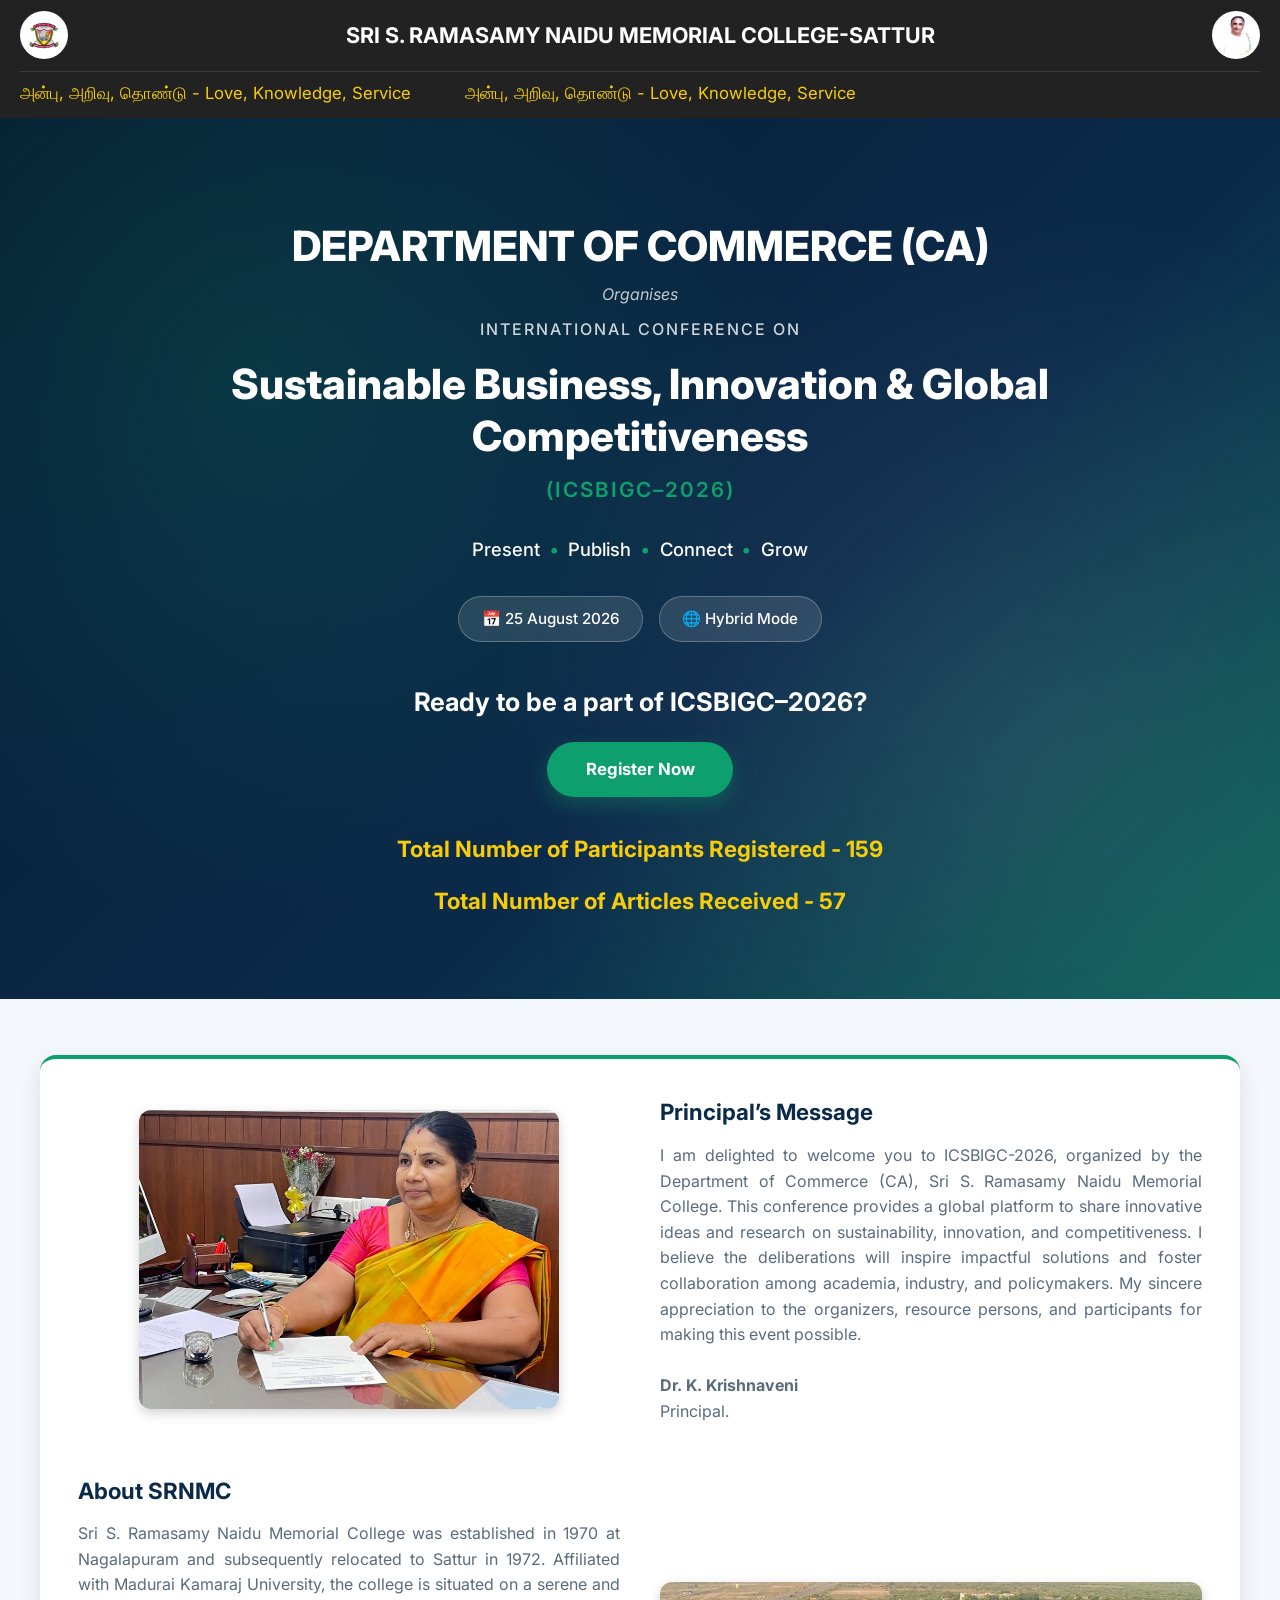
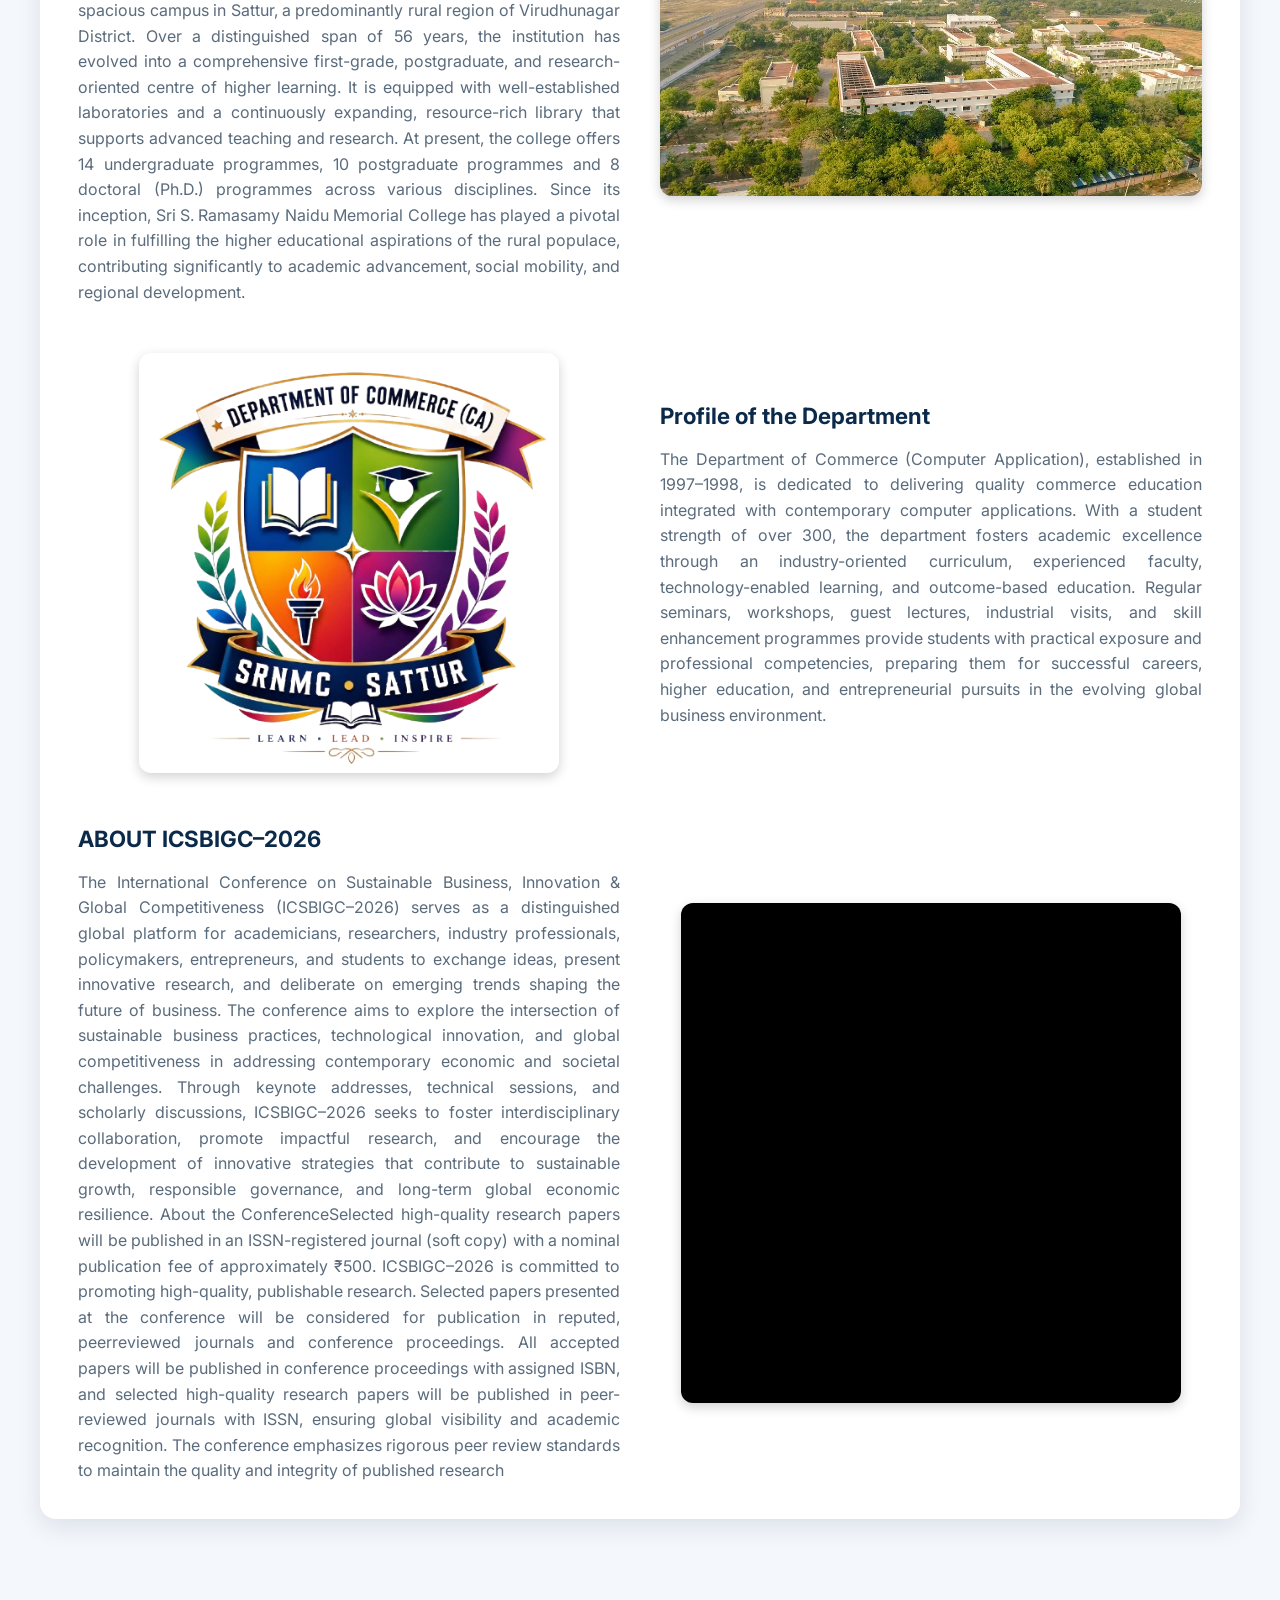
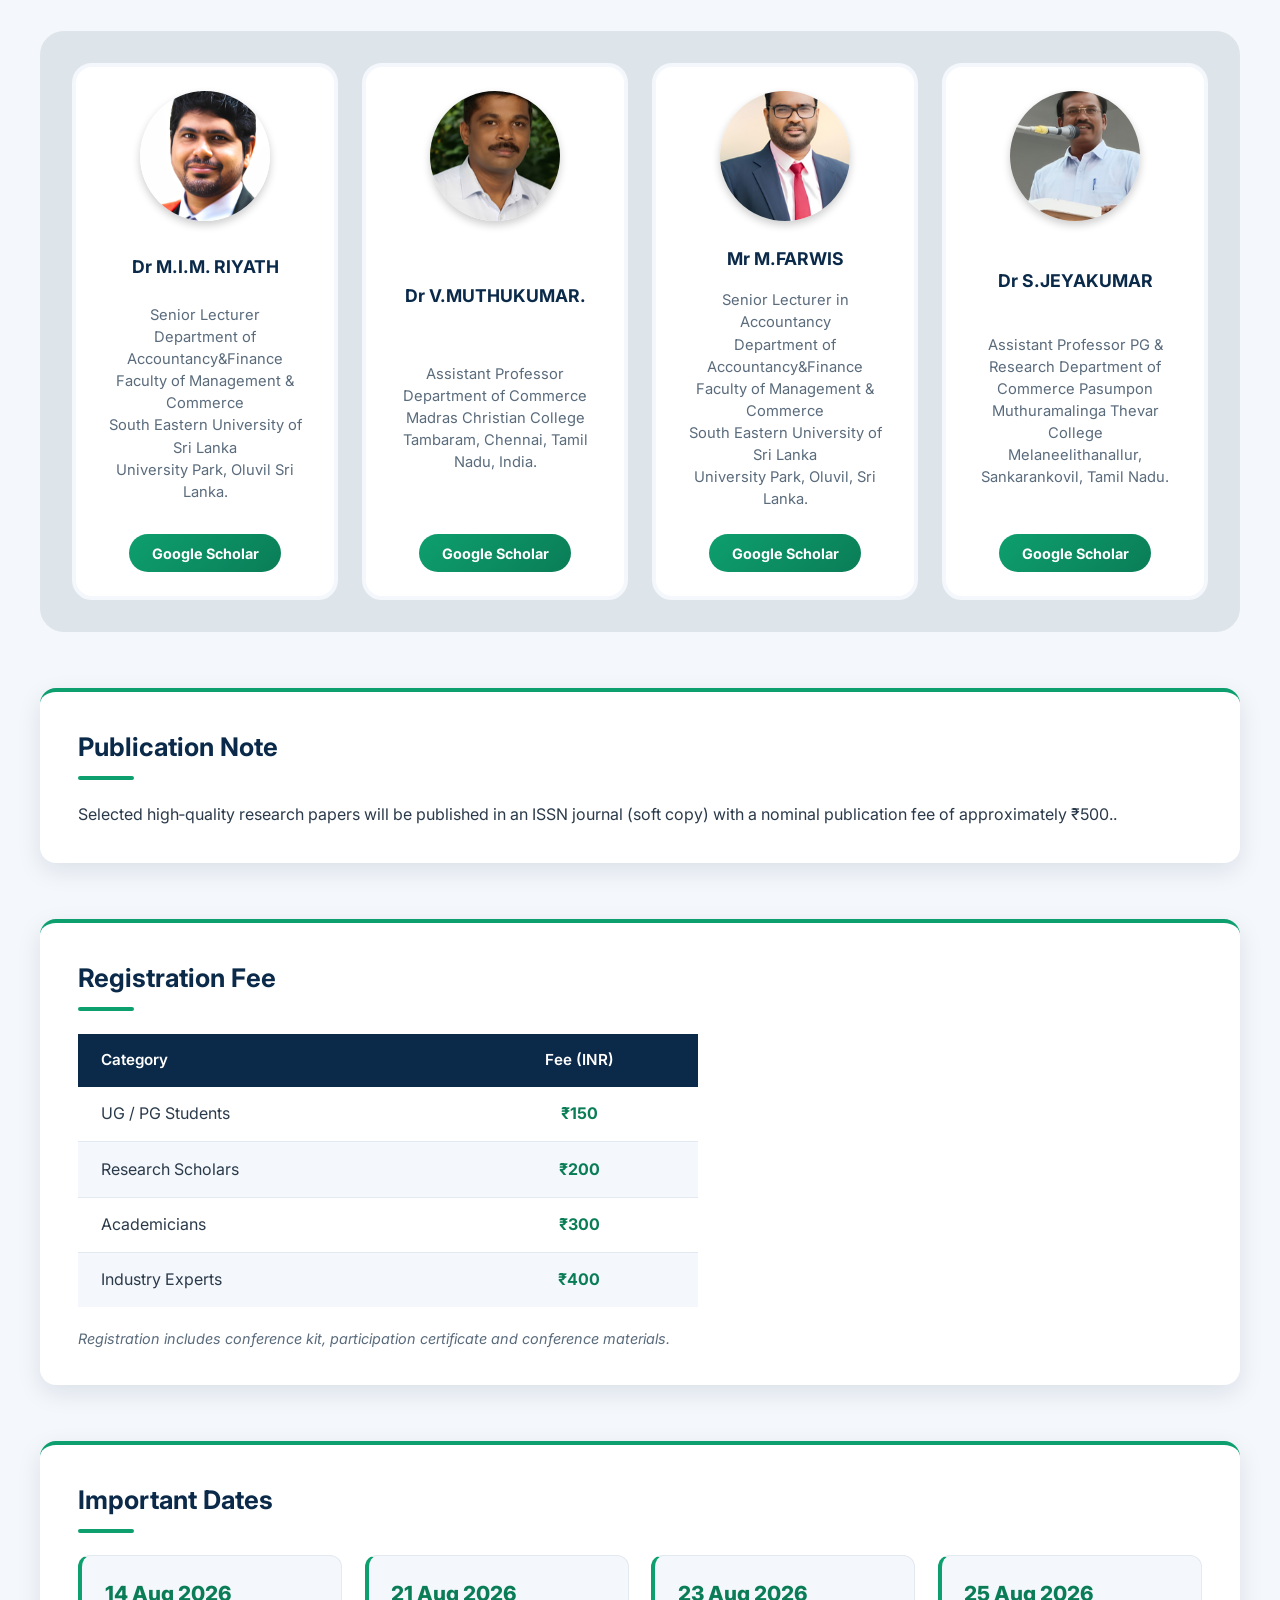
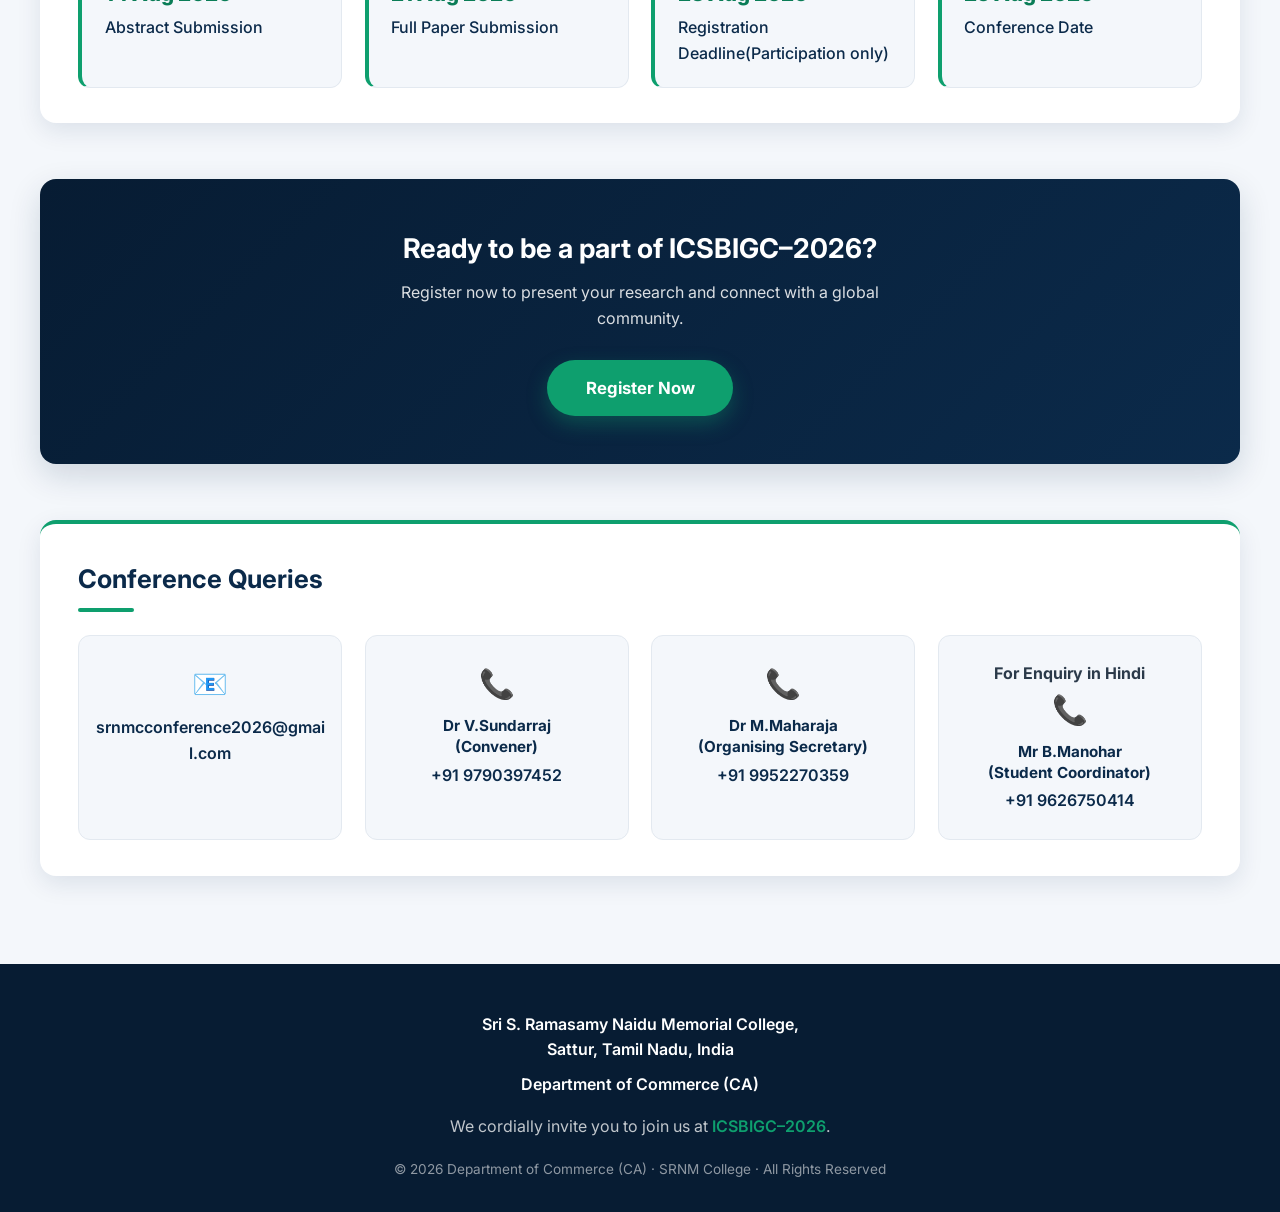
==== commit f0c64139: "Update index.html" ====
--- a/index.html
+++ b/index.html
@@ -15,7 +15,7 @@
     <!-- NAVBAR -->
     <div class="navbar">
         <img src="collage_logo-removebg-preview.png" alt="Logo" class="logo">
-        <p class="conference-name">Sri S. Ramasamy Naidu Memorial College,sattur</p>
+        <p class="conference-name">SRI S. RAMASAMY NAIDU MEMORIAL COLLEGE-SATTUR</p>
         <img src="srnm.png" alt="Logo" class="logo2">
 
         <div class="marquee">
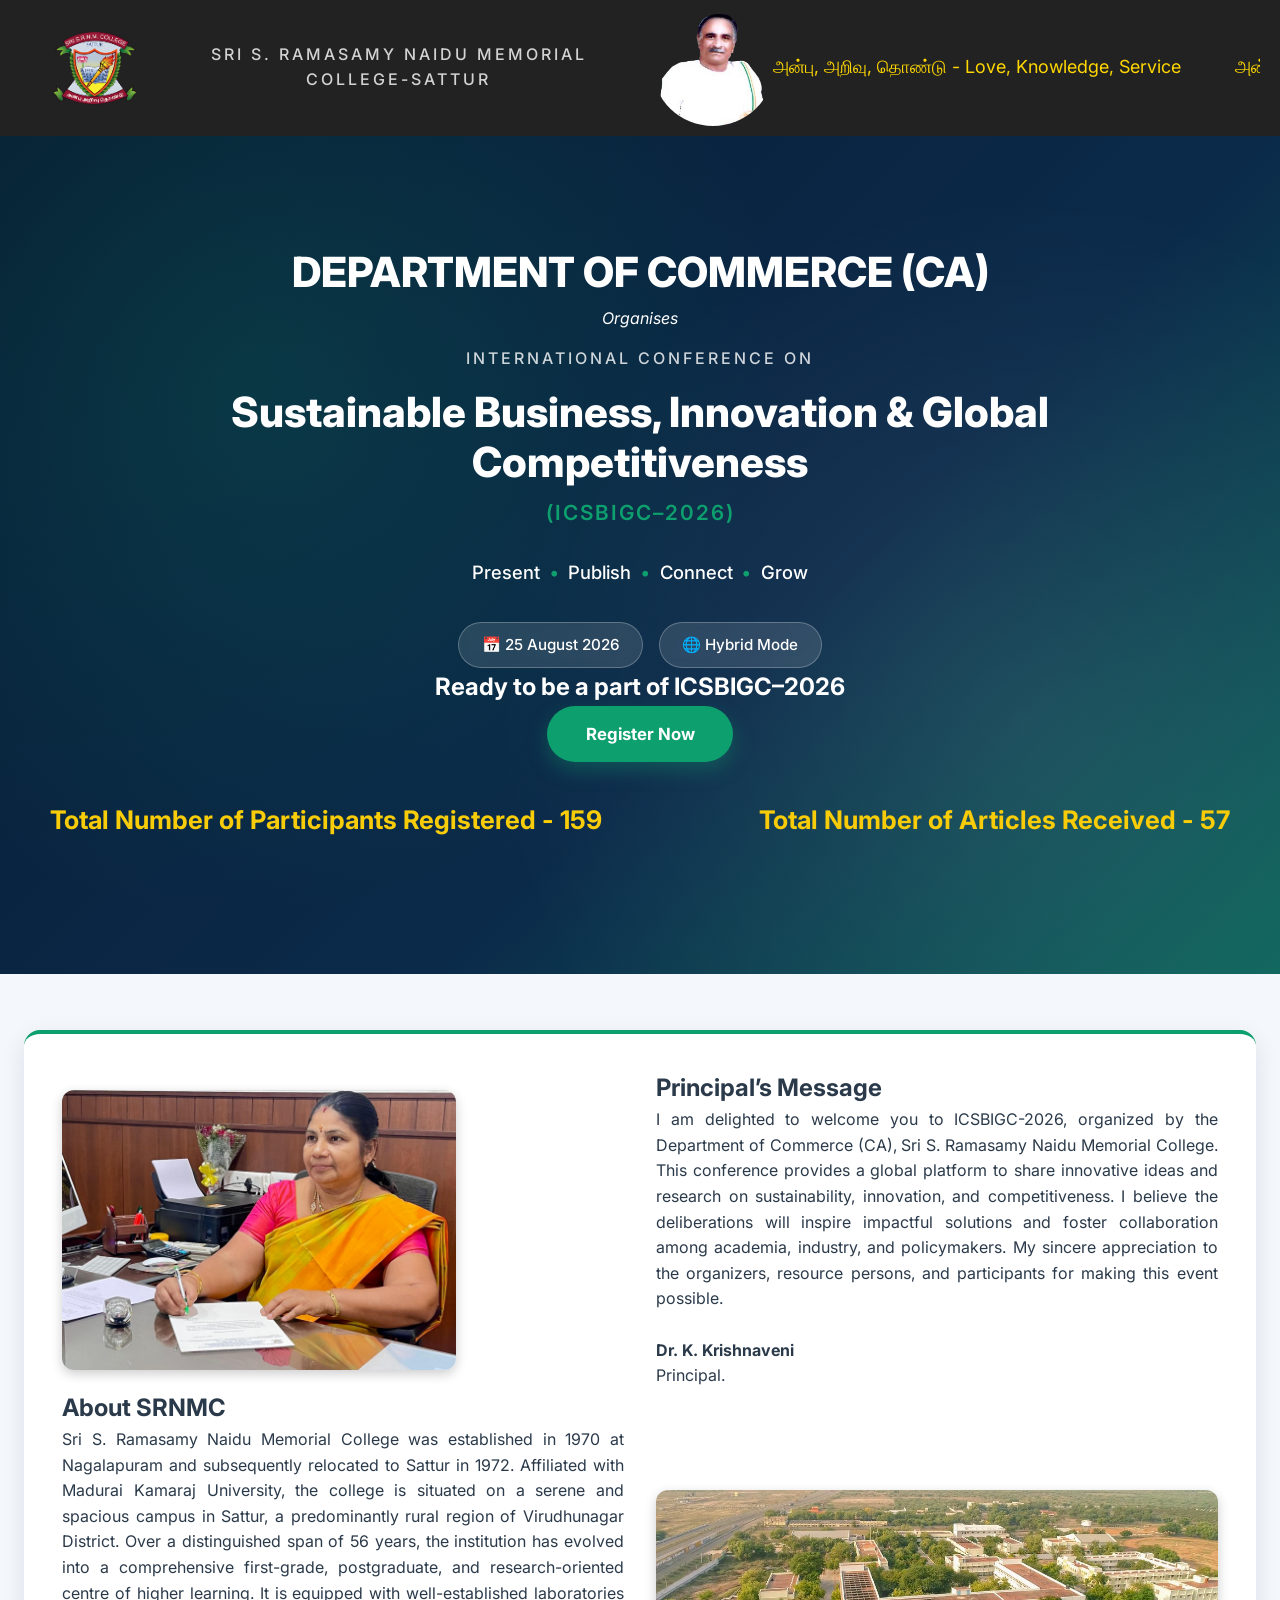
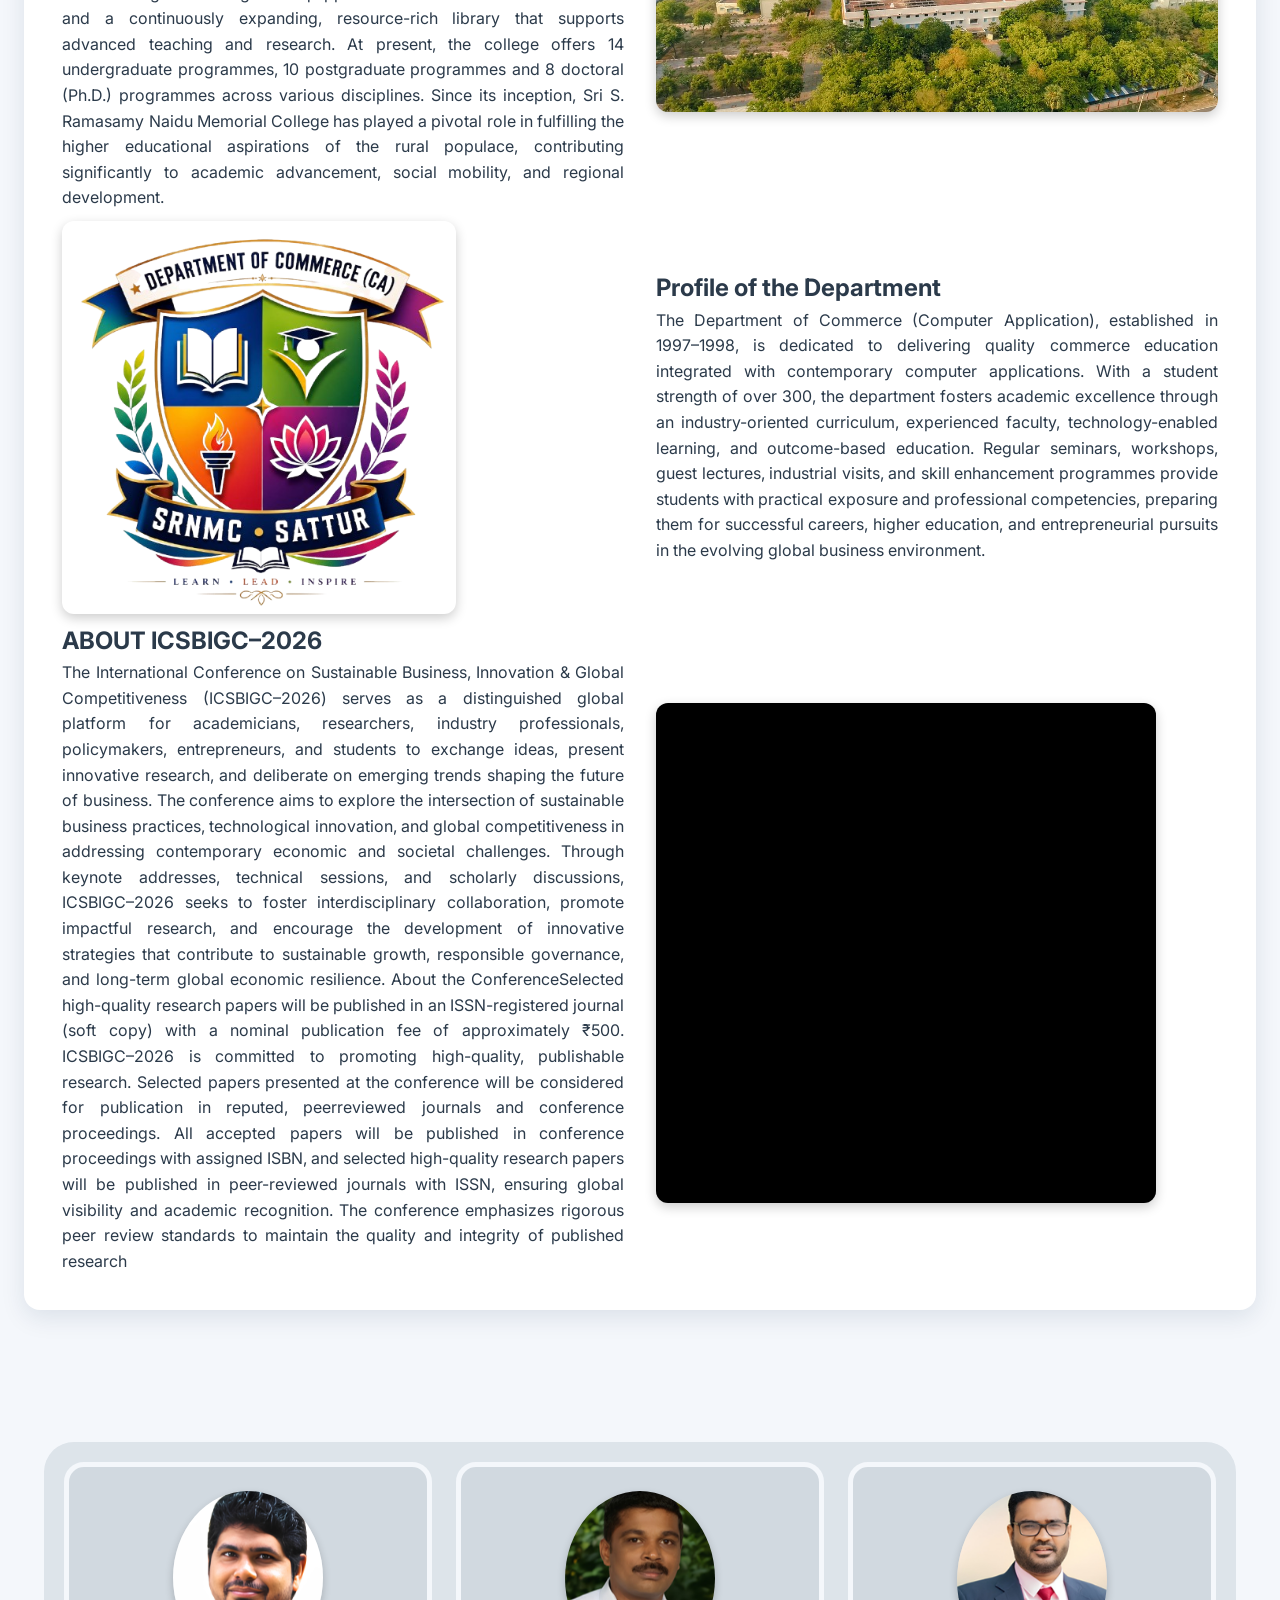
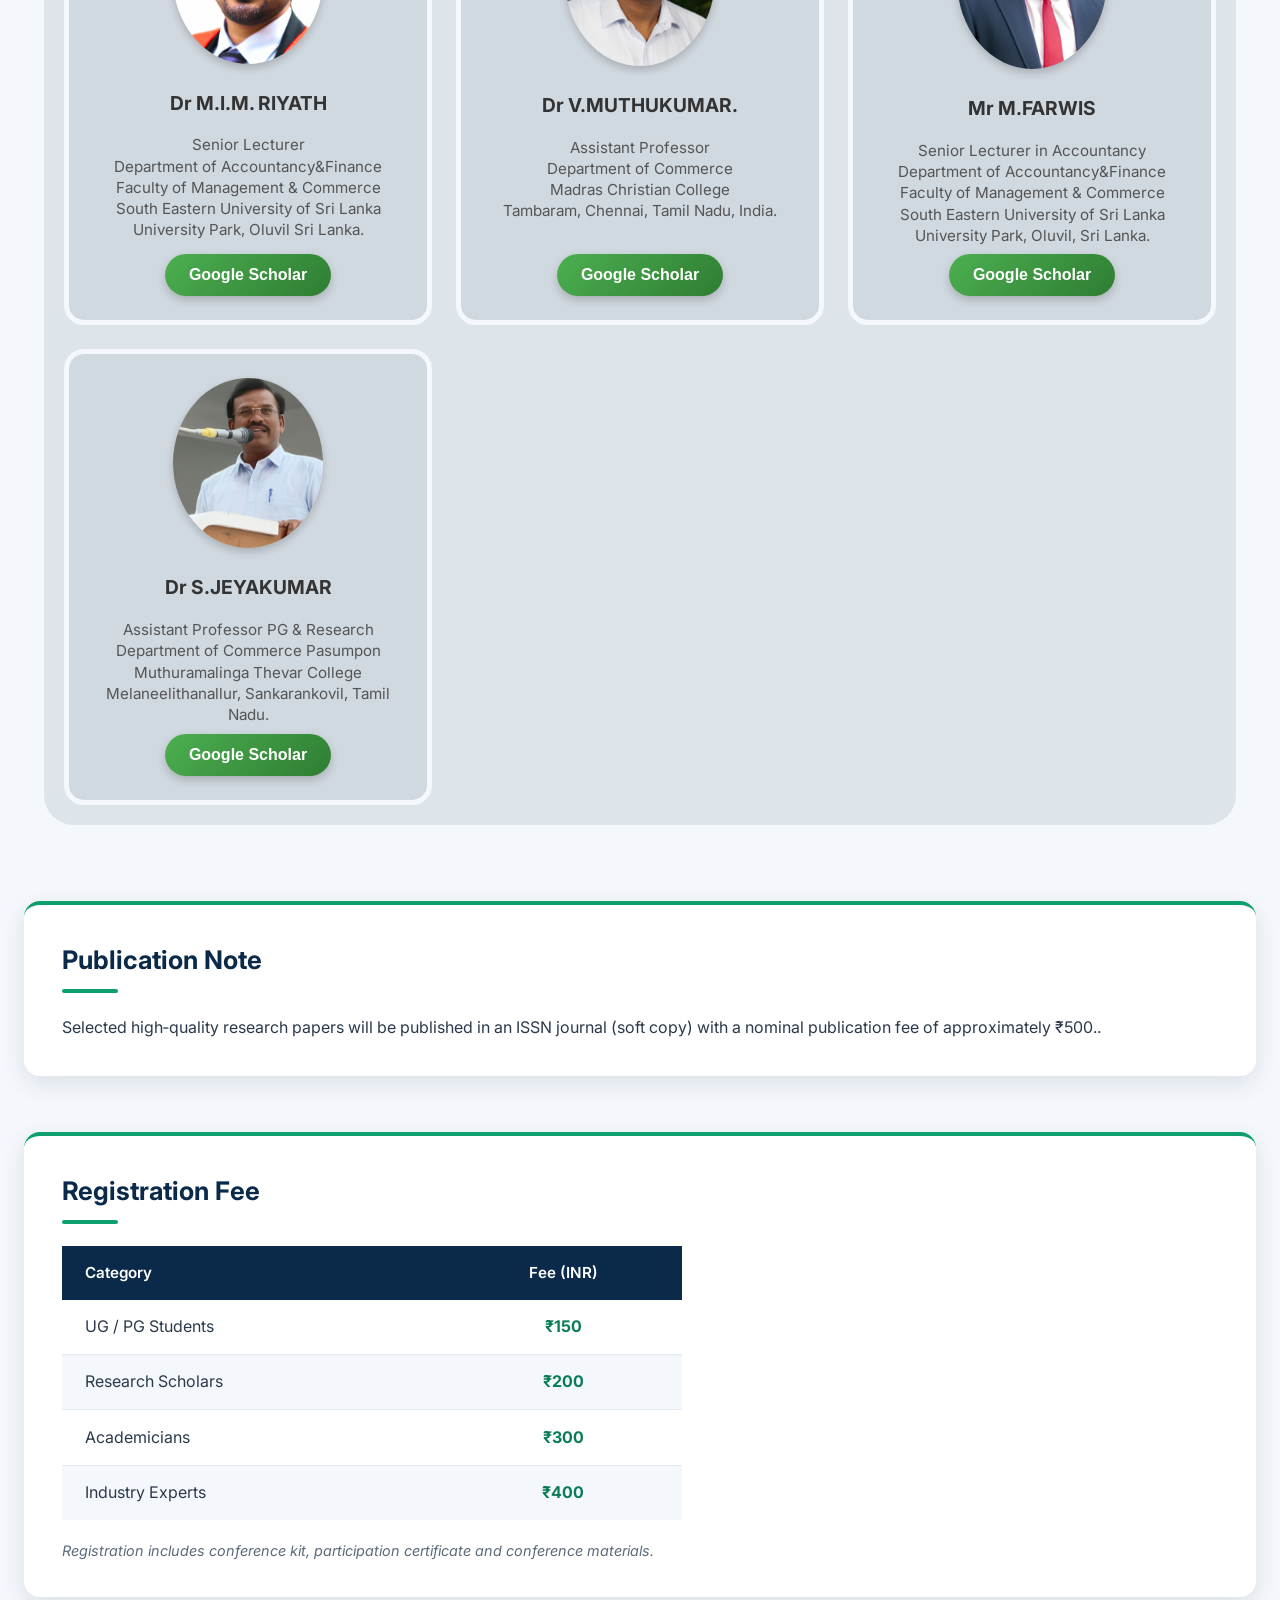
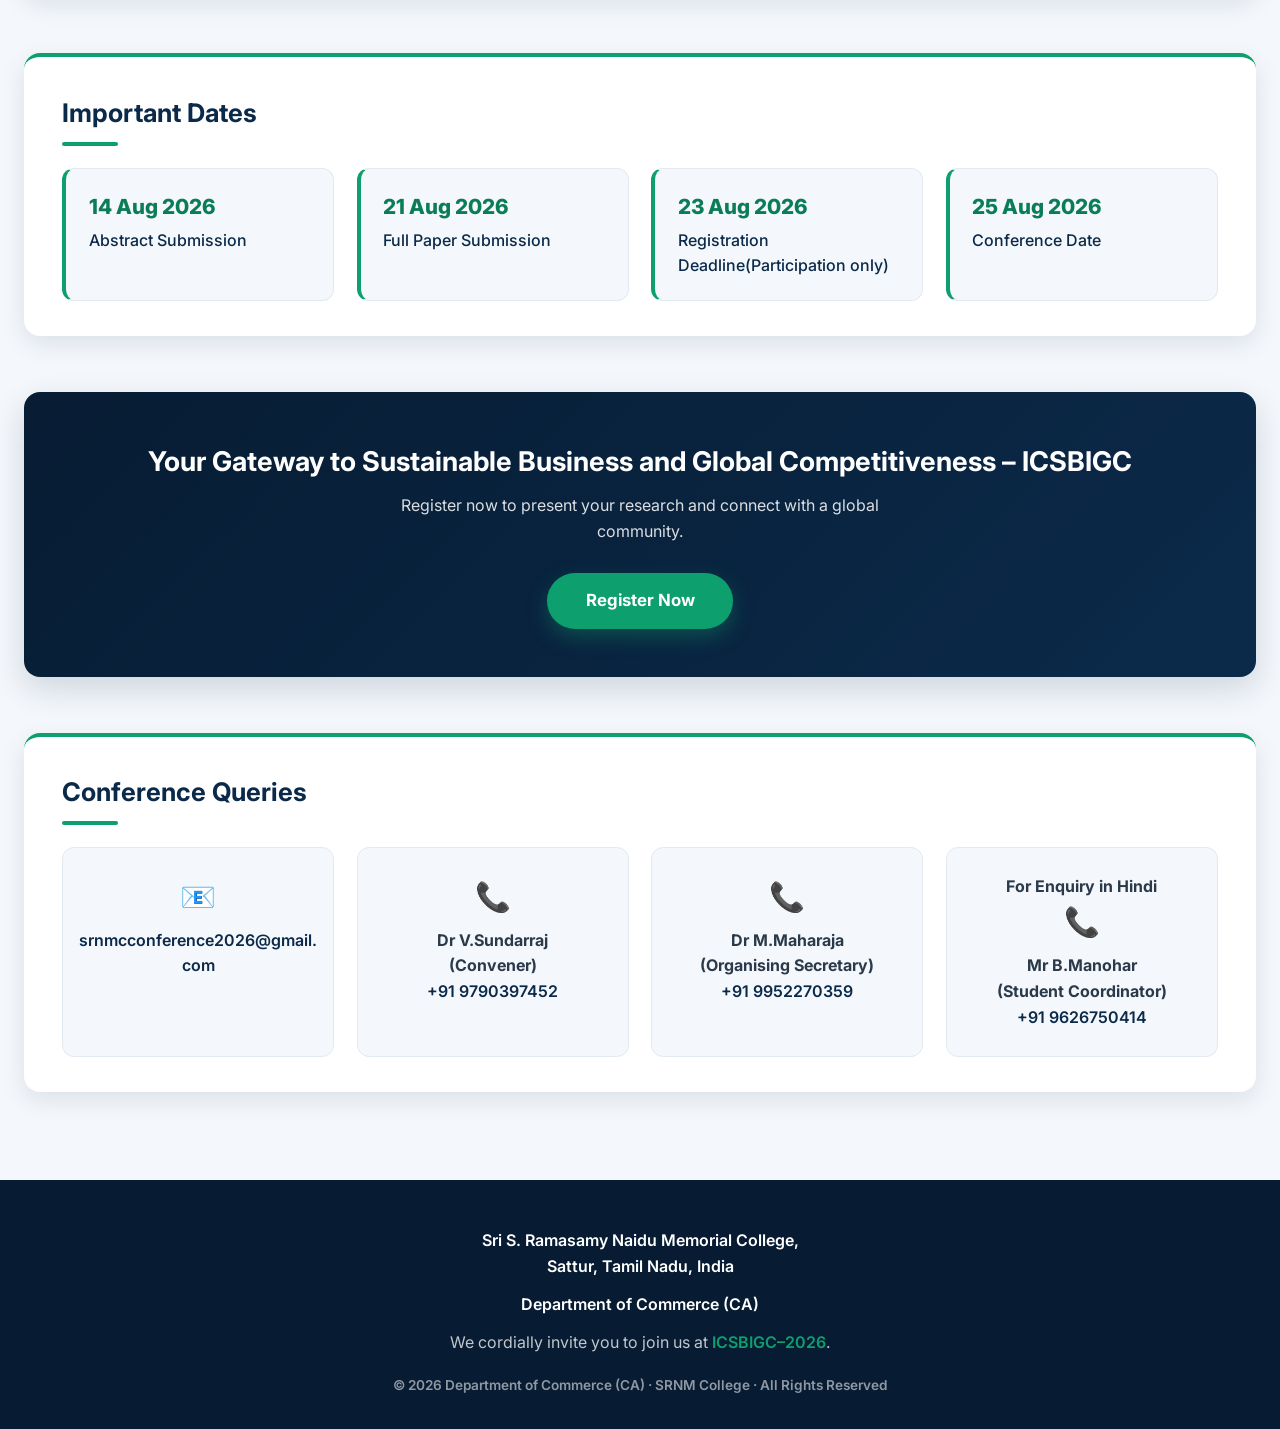
==== commit 30610d0a: "Add files via upload" ====
--- a/index.html
+++ b/index.html
@@ -1,314 +1,314 @@
-<!DOCTYPE html>
-<html lang="en">
-<head>
-    <meta charset="UTF-8">
-    <meta name="viewport" content="width=device-width, initial-scale=1.0">
-    <meta name="description" content="International Conference on Sustainable Business, Innovation & Global Competitiveness (ICSBIGC–2026)">
-    <title>ICSBIGC–2026 | International Conference on Sustainable Business, Innovation & Global Competitiveness</title>
-    <link rel="preconnect" href="https://fonts.googleapis.com">
-    <link rel="preconnect" href="https://fonts.gstatic.com" crossorigin>
-    <link href="https://fonts.googleapis.com/css2?family=Inter:wght@300;400;500;600;700;800&display=swap" rel="stylesheet">
-    <link rel="stylesheet" href="styles.css">
-</head>
-<body>
-
-    <!-- NAVBAR -->
-    <div class="navbar">
-        <img src="collage_logo-removebg-preview.png" alt="Logo" class="logo">
-        <p class="conference-name">SRI S. RAMASAMY NAIDU MEMORIAL COLLEGE-SATTUR</p>
-        <img src="srnm.png" alt="Logo" class="logo2">
-
-        <div class="marquee">
-            <div class="marquee-content">
-                <span>அன்பு, அறிவு, தொண்டு - Love, Knowledge, Service</span>
-                <span>அன்பு, அறிவு, தொண்டு - Love, Knowledge, Service</span>
-            </div>
-        </div>
-    </div>
-
-    <!-- HERO SECTION -->
-    <header class="hero" id="home">
-        <div class="hero-overlay"></div>
-        <div class="container hero-content">
-            <h1 class="hero-title">DEPARTMENT OF COMMERCE (CA) </h1>
-
-            <i>Organises</i>
-            <p class="conference-name">International Conference on</p>
-            <h1 class="hero-title">Sustainable Business, Innovation &amp; Global Competitiveness</h1>
-            <p class="hero-acronym">(ICSBIGC–2026)</p>
-            <div class="tagline">
-                <span>Present</span>
-                <span class="dot">•</span>
-                <span>Publish</span>
-                <span class="dot">•</span>
-                <span>Connect</span>
-                <span class="dot">•</span>
-                <span>Grow</span>
-            </div>
-            <div class="hero-meta">
-                <span class="badge">📅 25 August 2026</span>
-                <span class="badge">🌐 Hybrid Mode</span>
-            </div>
-
-            <div class="hero-cta">
-                <h2>Ready to be a part of ICSBIGC–2026?</h2>
-
-                <a href="https://forms.gle/SjU58Aezp9YNaehK8" target="_blank" rel="noopener" class="btn-register">Register Now</a>
-
-                <div class="abcd">
-                    <h2><b>Total Number of Participants Registered - 159</b></h2>
-                    <h2>Total Number of Articles Received - 57</h2>
-                </div>
-            </div>
-        </div>
-    </header>
-
-    <!-- ORGANISER / ABOUT -->
-    <section class="zigzag">
-        <div class="container">
-            <div class="card">
-                <div class="zigzag-item reverse">
-                    <div class="zigzag-text">
-                        <h2>Principal’s Message</h2>
-                        <p>
-                            I am delighted to welcome you to ICSBIGC-2026, organized by the Department of Commerce (CA), Sri S. Ramasamy Naidu Memorial College. This conference provides a global platform to share innovative ideas and research on sustainability, innovation, and competitiveness. I believe the deliberations will inspire impactful solutions and foster collaboration among academia, industry, and policymakers. My sincere appreciation to the organizers, resource persons, and participants for making this event possible.
-                            <br><br>
-                            <b>Dr. K. Krishnaveni</b> <br>
-                            Principal.
-                        </p>
-                    </div>
-                    <div class="zigzag-image">
-                        <img src="princ.jpeg" alt="Department Image">
-                    </div>
-                </div>
-
-                <div class="zigzag-item">
-                    <div class="zigzag-text">
-                        <h2>About SRNMC</h2>
-                        <p>Sri S. Ramasamy Naidu Memorial College was established in 1970 at Nagalapuram and subsequently relocated to Sattur in 1972. Affiliated with Madurai Kamaraj University, the college is situated on a serene and spacious campus in Sattur, a predominantly rural region of Virudhunagar District. Over a distinguished span of 56 years, the institution has evolved into a comprehensive first-grade, postgraduate, and research-oriented centre of higher learning. It is equipped with well-established laboratories and a continuously expanding, resource-rich library that supports advanced teaching and research. At present, the college offers 14 undergraduate programmes, 10 postgraduate programmes and 8 doctoral (Ph.D.) programmes across various disciplines. Since its inception, Sri S. Ramasamy Naidu Memorial College has played a pivotal role in fulfilling the higher educational aspirations of the rural populace, contributing significantly to academic advancement, social mobility, and regional development.</p>
-                    </div>
-                    <div class="zigzag-image1">
-                        <img src="srnm college.jpg" alt="College Image">
-                    </div>
-                </div>
-
-                <div class="zigzag-item reverse">
-                    <div class="zigzag-text">
-                        <h2>Profile of the Department</h2>
-                        <p>The Department of Commerce (Computer Application), established in 1997–1998, is dedicated to delivering quality commerce education integrated with contemporary computer applications. With a student strength of over 300, the department fosters academic excellence through an industry-oriented curriculum, experienced faculty, technology-enabled learning, and outcome-based education. Regular seminars, workshops, guest lectures, industrial visits, and skill enhancement programmes provide students with practical exposure and professional competencies, preparing them for successful careers, higher education, and entrepreneurial pursuits in the evolving global business environment.</p>
-                    </div>
-                    <div class="zigzag-image">
-                        <img src="collage_logo2-removebg-preview.png" alt="Department Image">
-                    </div>
-                </div>
-
-                <div class="zigzag-item">
-                    <div class="zigzag-text">
-                        <h2>ABOUT ICSBIGC–2026</h2>
-                        <p>  The International Conference on Sustainable Business, Innovation & Global Competitiveness (ICSBIGC–2026) serves as a distinguished global platform for academicians, researchers, industry professionals, policymakers, entrepreneurs, and students to exchange ideas, present innovative research, and deliberate on emerging trends shaping the future of business. The conference aims to explore the intersection of sustainable business practices, technological innovation, and global competitiveness in addressing contemporary economic and societal challenges. Through keynote addresses, technical sessions, and scholarly discussions, ICSBIGC–2026 seeks to foster interdisciplinary collaboration, promote impactful research, and encourage the development of innovative strategies that contribute to sustainable growth, responsible governance, and long-term global economic resilience. About the ConferenceSelected high-quality research papers will be published in an ISSN-registered journal (soft copy) with a nominal publication fee of approximately ₹500.     ICSBIGC–2026 is committed to promoting high-quality, publishable research. Selected papers presented at the conference will be considered for publication in reputed, peerreviewed journals and conference proceedings. All accepted papers will be published in conference proceedings with assigned ISBN, and selected high-quality research papers will be published in peer-reviewed journals with ISSN, ensuring global visibility and academic recognition. The conference emphasizes rigorous peer review standards to maintain the quality and integrity of published research</p>
-                    </div>
-                    <div class="zigzag-image1">
-                        <div class="zigzag-slideshow">
-                            <img src="pic1.jpeg" alt="Slide 1">
-                            <img src="pic2.jpeg" alt="Slide 2">
-                            <img src="pic3.jpeg" alt="Slide 3">
-                            <img src="pic4.jpeg" alt="Slide 4">
-                        </div>
-                    </div>
-                </div>
-            </div>
-        </div>
-    </section>
-
-    <!-- CHIEF GUESTS -->
-    <section class="section" id="guests">
-        <div class="container">
-            <div class="chief">
-                <div class="guest">
-                    <img src="Screenshot 2026-08-09 113142.png" alt="Chief Guest" class="guest-image">
-                    <h3>Dr M.I.M. RIYATH</h3>
-                    <p>Senior Lecturer<br> Department of Accountancy&Finance<br> Faculty of Management & Commerce <br>South Eastern University of Sri Lanka<br> University Park, Oluvil Sri Lanka.</p>
-                    <div class="guest-button">
-                        <a href="https://scholar.google.com/citations?user=ENVNZ4EAAAAJ&hl=en" target="_blank" rel="noopener"><button>Google Scholar</button></a>
-                    </div>
-                </div>
-
-                <div class="guest">
-                    <img src="Screenshot 2026-08-09 113154.png" alt="Chief Guest" class="guest-image">
-                    <h3>Dr V.MUTHUKUMAR.</h3>
-                    <p>Assistant Professor<br> Department of Commerce<br> Madras Christian College<br> Tambaram, Chennai, Tamil Nadu, India.</p>
-                    <div class="guest-button">
-                        <a href="https://scholar.google.com/citations?hl=en&user=KsAwhLIAAAAJ" target="_blank" rel="noopener"><button>Google Scholar</button></a>
-                    </div>
-                </div>
-
-                <div class="guest">
-                    <img src="Screenshot 2026-08-09 113203.png" alt="Chief Guest" class="guest-image">
-                    <h3>Mr M.FARWIS</h3>
-                    <p>Senior Lecturer in Accountancy<br> Department of Accountancy&Finance<br> Faculty of Management & Commerce <br>South Eastern University of Sri Lanka<br> University Park, Oluvil, Sri Lanka.</p>
-                    <div class="guest-button">
-                        <a href="https://scholar.google.com/citations?user=j3vMXZQAAAAJ&hl=en" target="_blank" rel="noopener"><button>Google Scholar</button></a>
-                    </div>
-                </div>
-
-                <div class="guest">
-                    <img src="Screenshot 2026-08-09 113212.png" alt="Chief Guest" class="guest-image">
-                    <h3>Dr S.JEYAKUMAR</h3>
-                    <p>Assistant Professor PG & Research Department of Commerce Pasumpon Muthuramalinga Thevar College <br>Melaneelithanallur, Sankarankovil, Tamil Nadu.</p>
-                    <div class="guest-button">
-                        <a href="https://scholar.google.com/citations?hl=en&user=KsAwhLIAAAAJ" target="_blank" rel="noopener"><button>Google Scholar</button></a>
-                    </div>
-                </div>
-            </div>
-        </div>
-    </section>
-
-    <!-- PUBLICATION NOTE -->
-    <section class="section" id="publication">
-        <div class="container">
-            <div class="card">
-                <div class="card-header">
-                    <h2>Publication Note</h2>
-                    <div class="underline"></div>
-                </div>
-                <p>Selected high‑quality research papers will be published in an ISSN journal (soft copy) with a nominal publication fee of approximately ₹500..</p>
-            </div>
-        </div>
-    </section>
-
-    <!-- REGISTRATION FEE -->
-    <section class="section" id="registration">
-        <div class="container">
-            <div class="card">
-                <div class="card-header">
-                    <h2>Registration Fee</h2>
-                    <div class="underline"></div>
-                </div>
-                <div class="fee-table-wrap">
-                    <table class="fee-table">
-                        <thead>
-                            <tr>
-                                <th>Category</th>
-                                <th>Fee (INR)</th>
-                            </tr>
-                        </thead>
-                        <tbody>
-                            <tr>
-                                <td>UG / PG Students</td>
-                                <td>₹150</td>
-                            </tr>
-                            <tr>
-                                <td>Research Scholars</td>
-                                <td>₹200</td>
-                            </tr>
-                            <tr>
-                                <td>Academicians</td>
-                                <td>₹300</td>
-                            </tr>
-                            <tr>
-                                <td>Industry Experts</td>
-                                <td>₹400</td>
-                            </tr>
-                        </tbody>
-                    </table>
-                </div>
-                <p class="note">Registration includes conference kit, participation certificate and conference materials.</p>
-            </div>
-        </div>
-    </section>
-
-    <!-- IMPORTANT DATES -->
-    <section class="section" id="dates">
-        <div class="container">
-            <div class="card">
-                <div class="card-header">
-                    <h2>Important Dates</h2>
-                    <div class="underline"></div>
-                </div>
-                <div class="timeline">
-                    <div class="timeline-item">
-                        <span class="tl-date">14 Aug 2026</span>
-                        <span class="tl-label">Abstract Submission</span>
-                    </div>
-                    <div class="timeline-item">
-                        <span class="tl-date">21 Aug 2026</span>
-                        <span class="tl-label">Full Paper Submission</span>
-                    </div>
-                    <div class="timeline-item">
-                        <span class="tl-date">23 Aug 2026</span>
-                        <span class="tl-label">Registration Deadline(Participation only)</span>
-                    </div>
-                    <div class="timeline-item">
-                        <span class="tl-date">25 Aug 2026</span>
-                        <span class="tl-label">Conference Date</span>
-                    </div>
-                </div>
-            </div>
-        </div>
-    </section>
-
-    <!-- REGISTER CTA -->
-    <section class="section cta-section" id="register">
-        <div class="container">
-            <div class="cta-card">
-                <h2>Ready to be a part of ICSBIGC–2026?</h2>
-                <p>Register now to present your research and connect with a global community.</p>
-                <a href="https://forms.gle/SjU58Aezp9YNaehK8" target="_blank" rel="noopener" class="btn-register">Register Now</a>
-            </div>
-        </div>
-    </section>
-
-    <!-- CONTACT -->
-    <section class="section" id="contact">
-        <div class="container">
-            <div class="card">
-                <div class="card-header">
-                    <h2>Conference Queries</h2>
-                    <div class="underline"></div>
-                </div>
-                <div class="contact-grid">
-                    <div class="contact-item">
-                        <a href="mailto:srnmcconference2026@gmail.com">
-                            <span class="contact-icon">📧</span>
-                            <p class="contact-value">srnmcconference2026@gmail.com</p>
-                        </a>
-                    </div>
-                    <div class="contact-item">
-                        <a href="tel:9790397452">
-                            <span class="contact-icon">📞</span>
-                            <h4>Dr V.Sundarraj <br>(Convener) </h4>
-                            <p class="contact-value">+91 9790397452</p>
-                        </a>
-                    </div>
-                    <div class="contact-item">
-                        <a href="tel:9952270359">
-                            <span class="contact-icon">📞</span>
-                            <h4>Dr M.Maharaja<br> (Organising Secretary) </h4>
-                            <p class="contact-value">+91 9952270359</p>
-                        </a>
-                    </div>
-                    <div class="contact-item">
-                        <a href="tel:9626750414">
-                            <p><b>For Enquiry in Hindi</b></p>
-                            <span class="contact-icon">📞</span>
-                            <h4>Mr B.Manohar<br>(Student Coordinator)</h4>
-                            <p class="contact-value">+91 9626750414</p>
-                        </a>
-                    </div>
-                </div>
-            </div>
-        </div>
-    </section>
-
-    <!-- FOOTER -->
-    <footer class="footer">
-        <div class="container footer-inner">
-             <p class="footer-org">Sri S. Ramasamy Naidu Memorial College,<br>Sattur, Tamil Nadu, India</p>
-            <p class="footer-org">Department of Commerce (CA)</p>
-            <p class="footer-invite">We cordially invite you to join us at <strong>ICSBIGC–2026</strong>.</p>
-            <p class="footer-copy">© 2026 Department of Commerce (CA) · SRNM College · All Rights Reserved</p>
-        </div>
-    </footer>
-
-</body>
-</html>
+<!DOCTYPE html>
+<html lang="en">
+<head>
+    <meta charset="UTF-8">
+    <meta name="viewport" content="width=device-width, initial-scale=1.0">
+    <meta name="description" content="International Conference on Sustainable Business, Innovation & Global Competitiveness (ICSBIGC–2026)">
+    <title>ICSBIGC–2026 | International Conference on Sustainable Business, Innovation & Global Competitiveness</title>
+    <link rel="preconnect" href="https://fonts.googleapis.com">
+    <link rel="preconnect" href="https://fonts.gstatic.com" crossorigin>
+    <link href="https://fonts.googleapis.com/css2?family=Inter:wght@300;400;500;600;700;800&display=swap" rel="stylesheet">
+    <link rel="stylesheet" href="styles.css">
+</head>
+<body>
+
+    <!-- NAVBAR -->
+    <div class="navbar">
+        <img src="collage_logo-removebg-preview.png" alt="Logo" class="logo">
+        <p class="conference-name">SRI S. RAMASAMY NAIDU MEMORIAL COLLEGE-SATTUR</p>
+        <img src="srnm.png" alt="Logo" class="logo2">
+
+        <div class="marquee">
+            <div class="marquee-content">
+                <span>அன்பு, அறிவு, தொண்டு - Love, Knowledge, Service</span>
+                <span>அன்பு, அறிவு, தொண்டு - Love, Knowledge, Service</span>
+            </div>
+        </div>
+    </div>
+
+    <!-- HERO SECTION -->
+    <header class="hero" id="home">
+        <div class="hero-overlay"></div>
+        <div class="container hero-content">
+            <h1 class="hero-title">DEPARTMENT OF COMMERCE (CA) </h1>
+
+            <i>Organises</i>
+            <p class="conference-name">International Conference on</p>
+            <h1 class="hero-title">Sustainable Business, Innovation &amp; Global Competitiveness</h1>
+            <p class="hero-acronym">(ICSBIGC–2026)</p>
+            <div class="tagline">
+                <span>Present</span>
+                <span class="dot">•</span>
+                <span>Publish</span>
+                <span class="dot">•</span>
+                <span>Connect</span>
+                <span class="dot">•</span>
+                <span>Grow</span>
+            </div>
+            <div class="hero-meta">
+                <span class="badge">📅 25 August 2026</span>
+                <span class="badge">🌐 Hybrid Mode</span>
+            </div>
+
+            <div class="hero-cta">
+                <h2>Ready to be a part of ICSBIGC–2026</h2>
+
+                <a href="https://forms.gle/SjU58Aezp9YNaehK8" target="_blank" rel="noopener" class="btn-register">Register Now</a>
+
+                <div class="abcd">
+                    <h2><b>Total Number of Participants Registered - 159</b></h2>
+                    <h2>Total Number of Articles Received - 57</h2>
+                </div>
+            </div>
+        </div>
+    </header>
+
+    <!-- ORGANISER / ABOUT -->
+    <section class="zigzag">
+        <div class="container">
+            <div class="card">
+                <div class="zigzag-item reverse">
+                    <div class="zigzag-text">
+                        <h2>Principal’s Message</h2>
+                        <p>
+                            I am delighted to welcome you to ICSBIGC-2026, organized by the Department of Commerce (CA), Sri S. Ramasamy Naidu Memorial College. This conference provides a global platform to share innovative ideas and research on sustainability, innovation, and competitiveness. I believe the deliberations will inspire impactful solutions and foster collaboration among academia, industry, and policymakers. My sincere appreciation to the organizers, resource persons, and participants for making this event possible.
+                            <br><br>
+                            <b>Dr. K. Krishnaveni</b> <br>
+                            Principal.
+                        </p>
+                    </div>
+                    <div class="zigzag-image">
+                        <img src="princ.jpeg" alt="Department Image">
+                    </div>
+                </div>
+
+                <div class="zigzag-item">
+                    <div class="zigzag-text">
+                        <h2>About SRNMC</h2>
+                        <p>Sri S. Ramasamy Naidu Memorial College was established in 1970 at Nagalapuram and subsequently relocated to Sattur in 1972. Affiliated with Madurai Kamaraj University, the college is situated on a serene and spacious campus in Sattur, a predominantly rural region of Virudhunagar District. Over a distinguished span of 56 years, the institution has evolved into a comprehensive first-grade, postgraduate, and research-oriented centre of higher learning. It is equipped with well-established laboratories and a continuously expanding, resource-rich library that supports advanced teaching and research. At present, the college offers 14 undergraduate programmes, 10 postgraduate programmes and 8 doctoral (Ph.D.) programmes across various disciplines. Since its inception, Sri S. Ramasamy Naidu Memorial College has played a pivotal role in fulfilling the higher educational aspirations of the rural populace, contributing significantly to academic advancement, social mobility, and regional development.</p>
+                    </div>
+                    <div class="zigzag-image1">
+                        <img src="srnm college.jpg" alt="College Image">
+                    </div>
+                </div>
+
+                <div class="zigzag-item reverse">
+                    <div class="zigzag-text">
+                        <h2>Profile of the Department</h2>
+                        <p>The Department of Commerce (Computer Application), established in 1997–1998, is dedicated to delivering quality commerce education integrated with contemporary computer applications. With a student strength of over 300, the department fosters academic excellence through an industry-oriented curriculum, experienced faculty, technology-enabled learning, and outcome-based education. Regular seminars, workshops, guest lectures, industrial visits, and skill enhancement programmes provide students with practical exposure and professional competencies, preparing them for successful careers, higher education, and entrepreneurial pursuits in the evolving global business environment.</p>
+                    </div>
+                    <div class="zigzag-image">
+                        <img src="collage_logo2-removebg-preview.png" alt="Department Image">
+                    </div>
+                </div>
+
+                <div class="zigzag-item">
+                    <div class="zigzag-text">
+                        <h2>ABOUT ICSBIGC–2026</h2>
+                        <p>  The International Conference on Sustainable Business, Innovation & Global Competitiveness (ICSBIGC–2026) serves as a distinguished global platform for academicians, researchers, industry professionals, policymakers, entrepreneurs, and students to exchange ideas, present innovative research, and deliberate on emerging trends shaping the future of business. The conference aims to explore the intersection of sustainable business practices, technological innovation, and global competitiveness in addressing contemporary economic and societal challenges. Through keynote addresses, technical sessions, and scholarly discussions, ICSBIGC–2026 seeks to foster interdisciplinary collaboration, promote impactful research, and encourage the development of innovative strategies that contribute to sustainable growth, responsible governance, and long-term global economic resilience. About the ConferenceSelected high-quality research papers will be published in an ISSN-registered journal (soft copy) with a nominal publication fee of approximately ₹500.     ICSBIGC–2026 is committed to promoting high-quality, publishable research. Selected papers presented at the conference will be considered for publication in reputed, peerreviewed journals and conference proceedings. All accepted papers will be published in conference proceedings with assigned ISBN, and selected high-quality research papers will be published in peer-reviewed journals with ISSN, ensuring global visibility and academic recognition. The conference emphasizes rigorous peer review standards to maintain the quality and integrity of published research</p>
+                    </div>
+                    <div class="zigzag-image1">
+                        <div class="zigzag-slideshow">
+                            <img src="pic1.jpeg" alt="Slide 1">
+                            <img src="pic2.jpeg" alt="Slide 2">
+                            <img src="pic3.jpeg" alt="Slide 3">
+                            <img src="pic4.jpeg" alt="Slide 4">
+                        </div>
+                    </div>
+                </div>
+            </div>
+        </div>
+    </section>
+
+    <!-- CHIEF GUESTS -->
+    <section class="section" id="guests">
+        <div class="container">
+            <div class="chief">
+                <div class="guest">
+                    <img src="Screenshot 2026-08-09 113142.png" alt="Chief Guest" class="guest-image">
+                    <h3>Dr M.I.M. RIYATH</h3>
+                    <p>Senior Lecturer<br> Department of Accountancy&Finance<br> Faculty of Management & Commerce <br>South Eastern University of Sri Lanka<br> University Park, Oluvil Sri Lanka.</p>
+                    <div class="guest-button">
+                        <a href="https://scholar.google.com/citations?user=ENVNZ4EAAAAJ&hl=en" target="_blank" rel="noopener"><button>Google Scholar</button></a>
+                    </div>
+                </div>
+
+                <div class="guest">
+                    <img src="Screenshot 2026-08-09 113154.png" alt="Chief Guest" class="guest-image">
+                    <h3>Dr V.MUTHUKUMAR.</h3>
+                    <p>Assistant Professor<br> Department of Commerce<br> Madras Christian College<br> Tambaram, Chennai, Tamil Nadu, India.</p>
+                    <div class="guest-button">
+                        <a href="https://scholar.google.com/citations?hl=en&user=KsAwhLIAAAAJ" target="_blank" rel="noopener"><button>Google Scholar</button></a>
+                    </div>
+                </div>
+
+                <div class="guest">
+                    <img src="Screenshot 2026-08-09 113203.png" alt="Chief Guest" class="guest-image">
+                    <h3>Mr M.FARWIS</h3>
+                    <p>Senior Lecturer in Accountancy<br> Department of Accountancy&Finance<br> Faculty of Management & Commerce <br>South Eastern University of Sri Lanka<br> University Park, Oluvil, Sri Lanka.</p>
+                    <div class="guest-button">
+                        <a href="https://scholar.google.com/citations?user=j3vMXZQAAAAJ&hl=en" target="_blank" rel="noopener"><button>Google Scholar</button></a>
+                    </div>
+                </div>
+
+                <div class="guest">
+                    <img src="Screenshot 2026-08-09 113212.png" alt="Chief Guest" class="guest-image">
+                    <h3>Dr S.JEYAKUMAR</h3>
+                    <p>Assistant Professor PG & Research Department of Commerce Pasumpon Muthuramalinga Thevar College <br>Melaneelithanallur, Sankarankovil, Tamil Nadu.</p>
+                    <div class="guest-button">
+                        <a href="https://scholar.google.com/citations?hl=en&user=KsAwhLIAAAAJ" target="_blank" rel="noopener"><button>Google Scholar</button></a>
+                    </div>
+                </div>
+            </div>
+        </div>
+    </section>
+
+    <!-- PUBLICATION NOTE -->
+    <section class="section" id="publication">
+        <div class="container">
+            <div class="card">
+                <div class="card-header">
+                    <h2>Publication Note</h2>
+                    <div class="underline"></div>
+                </div>
+                <p>Selected high‑quality research papers will be published in an ISSN journal (soft copy) with a nominal publication fee of approximately ₹500..</p>
+            </div>
+        </div>
+    </section>
+
+    <!-- REGISTRATION FEE -->
+    <section class="section" id="registration">
+        <div class="container">
+            <div class="card">
+                <div class="card-header">
+                    <h2>Registration Fee</h2>
+                    <div class="underline"></div>
+                </div>
+                <div class="fee-table-wrap">
+                    <table class="fee-table">
+                        <thead>
+                            <tr>
+                                <th>Category</th>
+                                <th>Fee (INR)</th>
+                            </tr>
+                        </thead>
+                        <tbody>
+                            <tr>
+                                <td>UG / PG Students</td>
+                                <td>₹150</td>
+                            </tr>
+                            <tr>
+                                <td>Research Scholars</td>
+                                <td>₹200</td>
+                            </tr>
+                            <tr>
+                                <td>Academicians</td>
+                                <td>₹300</td>
+                            </tr>
+                            <tr>
+                                <td>Industry Experts</td>
+                                <td>₹400</td>
+                            </tr>
+                        </tbody>
+                    </table>
+                </div>
+                <p class="note">Registration includes conference kit, participation certificate and conference materials.</p>
+            </div>
+        </div>
+    </section>
+
+    <!-- IMPORTANT DATES -->
+    <section class="section" id="dates">
+        <div class="container">
+            <div class="card">
+                <div class="card-header">
+                    <h2>Important Dates</h2>
+                    <div class="underline"></div>
+                </div>
+                <div class="timeline">
+                    <div class="timeline-item">
+                        <span class="tl-date">14 Aug 2026</span>
+                        <span class="tl-label">Abstract Submission</span>
+                    </div>
+                    <div class="timeline-item">
+                        <span class="tl-date">21 Aug 2026</span>
+                        <span class="tl-label">Full Paper Submission</span>
+                    </div>
+                    <div class="timeline-item">
+                        <span class="tl-date">23 Aug 2026</span>
+                        <span class="tl-label">Registration Deadline(Participation only)</span>
+                    </div>
+                    <div class="timeline-item">
+                        <span class="tl-date">25 Aug 2026</span>
+                        <span class="tl-label">Conference Date</span>
+                    </div>
+                </div>
+            </div>
+        </div>
+    </section>
+
+    <!-- REGISTER CTA -->
+    <section class="section cta-section" id="register">
+        <div class="container">
+            <div class="cta-card">
+                <h2>Your Gateway to Sustainable Business and Global Competitiveness – ICSBIGC</h2>
+                <p>Register now to present your research and connect with a global community.</p>
+                <a href="https://forms.gle/SjU58Aezp9YNaehK8" target="_blank" rel="noopener" class="btn-register">Register Now</a>
+            </div>
+        </div>
+    </section>
+
+    <!-- CONTACT -->
+    <section class="section" id="contact">
+        <div class="container">
+            <div class="card">
+                <div class="card-header">
+                    <h2>Conference Queries</h2>
+                    <div class="underline"></div>
+                </div>
+                <div class="contact-grid">
+                    <div class="contact-item">
+                        <a href="mailto:srnmcconference2026@gmail.com">
+                            <span class="contact-icon">📧</span>
+                            <p class="contact-value">srnmcconference2026@gmail.com</p>
+                        </a>
+                    </div>
+                    <div class="contact-item">
+                        <a href="tel:9790397452">
+                            <span class="contact-icon">📞</span>
+                            <h4>Dr V.Sundarraj <br>(Convener) </h4>
+                            <p class="contact-value">+91 9790397452</p>
+                        </a>
+                    </div>
+                    <div class="contact-item">
+                        <a href="tel:9952270359">
+                            <span class="contact-icon">📞</span>
+                            <h4>Dr M.Maharaja<br> (Organising Secretary) </h4>
+                            <p class="contact-value">+91 9952270359</p>
+                        </a>
+                    </div>
+                    <div class="contact-item">
+                        <a href="tel:9626750414">
+                            <p><b>For Enquiry in Hindi</b></p>
+                            <span class="contact-icon">📞</span>
+                            <h4>Mr B.Manohar<br>(Student Coordinator)</h4>
+                            <p class="contact-value">+91 9626750414</p>
+                        </a>
+                    </div>
+                </div>
+            </div>
+        </div>
+    </section>
+
+    <!-- FOOTER -->
+    <footer class="footer">
+        <div class="container footer-inner">
+             <p class="footer-org">Sri S. Ramasamy Naidu Memorial College,<br>Sattur, Tamil Nadu, India</p>
+            <p class="footer-org">Department of Commerce (CA)</p>
+            <p class="footer-invite">We cordially invite you to join us at <strong>ICSBIGC–2026</strong>.</p>
+            <p class="footer-copy">© 2026 Department of Commerce (CA) · SRNM College · All Rights Reserved</p>
+        </div>
+    </footer>
+
+</body>
+</html>
--- a/styles.css
+++ b/styles.css
@@ -1,29 +1,317 @@
-/* =========================================================
-   ICSBIGC–2026 · Responsive Stylesheet
-   Breakpoints:
-     < 576px   : mobile
-     576–767px : large mobile / small tablet
-     768–991px : tablet
-     992–1199px: laptop
-     1200–1599px: desktop
-     >= 1600px : large TV / projector displays
-   ========================================================= */
-
 /* ===== RESET & BASE ===== */
-*,
-*::before,
-*::after {
+* {
     margin: 0;
     padding: 0;
     box-sizing: border-box;
 }
+* {
+    margin: 0;
+    padding: 0;
+    box-sizing: border-box;
+}
+
+body {
+    font-family: Arial, sans-serif;
+    background-color: #f5f5f5;
+}
+
+/* Navbar container */
+.navbar {
+  display: flex;
+  justify-content: space-between; /* spreads left, center, right */
+  align-items: center;
+  background-color: #222; /* example dark background */
+  padding: 10px 20px;
+}
+
+.logo img {
+  height: 2px; /* adjust logo size */
+  BORDER-RADIUS: 90%;
+
+}
+.navbar img.logo {
+  border-radius: 50%;
+  margin-left: 10px; /* space between logos */
+}
+.navbar img.logo2 {
+  border-radius: 50%;
+  margin-left: 10px; /* space between logos */
+}
+
+.conference-name {
+  flex: 1; /* takes available space */
+  text-align: 
+  font-size: 20px;
+  font-weight: bold;
+  color: #fff; /* white text */
+  padding-left: -20px; /* space from logo */
+  margin-top: 15px; /* space from logo */
+}
+
+.navbar ul {
+  list-style: none;
+  margin: 0;
+  padding: 0;
+  display: flex;
+}
+
+.navbar ul li {
+  margin-left: 15px;
+}
+
+.navbar button {
+  margin-left: 20px;
+  padding: 8px 15px;
+  background: #4CAF50; /* example green button */
+  color: #fff;
+  border: none;
+  border-radius: 4px;
+  cursor: pointer;
+}
+
+/* Main navigation container */
+.nav {
+    width: 100%;
+    background-color: #222;
+    color: white;
+}
+
+/* Top navigation area */
+.fonts {
+    display: flex;
+    align-items: center;
+    padding: 10px 30px;
+    min-height: 70px;
+}
+
+/* Hamburger button */
+.fonts > button {
+    background: transparent;
+    border: none;
+    color: white;
+    font-size: 28px;
+    cursor: pointer;
+    padding: 5px 10px;
+}
+
+/* Hamburger dropdown menu */
+.menu {
+    position: absolute;
+    top: 70px;
+    left: 20px;
+    width: 180px;
+    background-color: #333;
+    list-style: none;
+    padding: 10px 0;
+    border-radius: 6px;
+    box-shadow: 0 5px 15px rgba(0, 0, 0, 0.3);
+    z-index: 1000;
+}
+.navbar {
+  display: flex;
+  align-items: center;
+  justify-content: space-between; /* spreads items nicely */
+ 
+  padding: 10px 20px;
+}
+
+.logo, .logo2 {
+  width: 120px;   /* exact size for logos */
+  height: auto;   /* keeps aspect ratio */
+}
+
+.conference-name {
+  flex: 1; /* takes available space */
+  text-align: center;
+  font-size: 22px;
+  font-weight: bold;
+  color: #fff;
+}
+
+.marquee {
+  flex: 1; /* allow marquee to stretch */
+  overflow: hidden;
+  white-space: nowrap;
+}
+
+.marquee-content {
+  display: inline-block;
+  animation: marquee 15s linear infinite;
+}
+
+.marquee-content span {
+  display: inline-block;
+  padding-right: 50px; /* spacing between repeats */
+  color: #ffd700;
+  font-size: 18px;
+}
+
+@keyframes marquee {
+  0%   { transform: translateX(0); }
+  100% { transform: translateX(-50%); }
+}
+
+
+.menu li {
+    padding: 12px 20px;
+}
+
+.menu li:hover {
+    background-color: #444;
+}
+
+.menu a {
+    color: white;
+    text-decoration: none;
+    font-size: 15px;
+}
+.abcd h2 {
+  animation: blink 1.5s infinite;
+  color: #f8cc08; /* optional: red color for emphasis */
+}
+
+@keyframes blink {
+  0% { opacity: 1; }
+  50% { opacity: 0; }
+  100% { opacity: 1; }
+}
+
+/* Main navbar */
+.navbar {
+    display: flex;
+    align-items: center;
+    justify-content: space-between;
+    width: 100%;
+    padding-left: 25px;
+}
+
+/* Logo */
+.logo img {
+    width: 55px;
+    height: 55px;
+    object-fit: contain;
+}
+
+/* Main navigation links */
+.navbar ul {
+    display: flex;
+    align-items: center;
+    gap: 30px;
+    list-style: none;
+    margin-left: auto;
+}
+
+.navbar li {
+    padding: 10px;
+}
+
+.navbar a {
+    color: white;
+    text-decoration: none;
+    font-size: 16px;
+    text-transform: capitalize;
+    transition: color 0.3s ease;
+}
+
+.navbar a:hover {
+    color: #00bcd4;
+}
+
+/* Mobile responsive design */
+@media (max-width: 700px) {
+    .fonts {
+        padding: 8px 15px;
+    }
+
+    .navbar ul {
+        display: none;
+    }
+
+    .navbar {
+        padding-left: 10px;
+    }
+
+    .logo img {
+        width: 45px;
+        height: 45px;
+    }
+
+    .menu {
+        top: 60px;
+        left: 10px;
+    }
+}
+
+
+
+.heading {
+    text-align: center;
+    margin-top: 20px;
+    font family: Arial, sans-serif;
+}
+.abcd {
+    display: flex;
+    justify-content: space-between; /* one left, one right */
+    align-items: justify;            /* vertical alignment */
+    padding: 0 2rem;                /* space inside container */
+}
+
+.abcd h2 {
+    margin: 0;                      /* remove default h2 margin */
+}
+/* Container */
+.abcd {
+  text-align: justify;  /* centers content horizontally */
+  margin: 20px auto;
+  max-width: 1200px;   /* keeps content centered on large screens */
+  padding: 10px;
+}
+
+/* Headings with blink */
+.abcd h2 {
+  animation: blink 1.5s infinite;
+  color: #f8cc08;   /* golden yellow highlight */
+  font-weight: bold;
+  font-size: 1.6rem;
+  margin: 10px 0;
+  line-height: 1.4;
+}
+
+/* Blink animation */
+@keyframes blink {
+  0%   { opacity: 1; }
+  50%  { opacity: 0; }
+  100% { opacity: 1; }
+}
+
+/* Mobile screens */
+@media (max-width: 768px) {
+  .abcd h2 {
+    font-size: 1.2rem;
+  }
+}
+
+/* Tablets / mid-size screens */
+@media (min-width: 769px) and (max-width: 1200px) {
+  .abcd h2 {
+    font-size: 1.4rem;
+  }
+}
+
+/* Ultra-large screens (TVs, projectors) */
+@media (min-width: 1600px) {
+  .abcd h2 {
+    font-size: 2rem;
+    line-height: 1.6;
+  }
+}
+
 
 :root {
     --navy: #0b2a4a;
     --navy-dark: #071c33;
     --emerald: #0e9f6e;
     --emerald-dark: #0a7d57;
-    --gold: #f8cc08;
     --text: #2b3a4a;
     --muted: #5a6b7c;
     --bg: #f4f7fb;
@@ -32,9 +320,6 @@
     --shadow: 0 8px 24px rgba(11, 42, 74, 0.10);
     --shadow-lg: 0 12px 32px rgba(11, 42, 74, 0.16);
     --radius: 16px;
-    --radius-sm: 10px;
-    --transition: 0.25s ease;
-    --container-max: 1600px;
 }
 
 html {
@@ -47,89 +332,13 @@
     background-color: var(--bg);
     line-height: 1.6;
     -webkit-font-smoothing: antialiased;
-    overflow-x: hidden;
-}
-
-img {
-    max-width: 100%;
-    display: block;
-}
-
-a {
-    color: inherit;
-}
-
-button {
-    font-family: inherit;
 }
 
 .container {
     width: 100%;
-    max-width: var(--container-max);
+    max-width: 1700px;
     margin: 0 auto;
-    padding: 0 20px;
-}
-
-/* ===== NAVBAR ===== */
-.navbar {
-    display: flex;
-    flex-wrap: wrap;
-    align-items: center;
-    gap: 0.75rem 1.25rem;
-    background-color: #222;
-    padding: 0.7rem 1.25rem;
-}
-
-.navbar .logo,
-.navbar .logo2 {
-    width: 48px;
-    height: 48px;
-    object-fit: contain;
-    border-radius: 50%;
-    background: var(--white);
-    padding: 3px;
-    flex-shrink: 0;
-    transition: transform var(--transition);
-}
-
-.navbar .logo:hover,
-.navbar .logo2:hover {
-    transform: scale(1.08);
-}
-
-.navbar .conference-name {
-    flex: 1 1 220px;
-    text-align: center;
-    font-size: clamp(0.95rem, 2.4vw, 1.35rem);
-    font-weight: 700;
-    color: var(--white);
-    line-height: 1.3;
-    min-width: 0;
-}
-
-.marquee {
-    flex-basis: 100%;
-    overflow: hidden;
-    white-space: nowrap;
-    border-top: 1px solid rgba(255, 255, 255, 0.12);
-    padding-top: 0.5rem;
-}
-
-.marquee-content {
-    display: inline-block;
-    animation: marquee 15s linear infinite;
-}
-
-.marquee-content span {
-    display: inline-block;
-    padding-right: 50px;
-    color: var(--gold);
-    font-size: clamp(0.8rem, 1.6vw, 1.05rem);
-}
-
-@keyframes marquee {
-    0%   { transform: translateX(0); }
-    100% { transform: translateX(-50%); }
+    padding: 0 24px;
 }
 
 /* ===== HERO ===== */
@@ -138,7 +347,7 @@
     background: linear-gradient(135deg, var(--navy-dark) 0%, var(--navy) 60%, var(--emerald) 140%);
     color: var(--white);
     text-align: center;
-    padding: clamp(3rem, 8vw, 7rem) 0 clamp(2.5rem, 6vw, 6rem);
+    padding: 7rem 0 6rem;
     overflow: hidden;
 }
 
@@ -155,33 +364,25 @@
     z-index: 1;
 }
 
-.hero-content .conference-name {
-    font-size: clamp(0.8rem, 1.6vw, 1rem);
+.conference-name {
+    font-size: 1rem;
     font-weight: 500;
-    letter-spacing: 2px;
+    letter-spacing: 3px;
     text-transform: uppercase;
     color: rgba(255, 255, 255, 0.8);
     margin-bottom: 1rem;
 }
 
-.hero-content > i {
-    display: inline-block;
-    font-size: clamp(0.85rem, 1.8vw, 1rem);
-    color: rgba(255, 255, 255, 0.75);
-    margin-bottom: 0.6rem;
-}
-
 .hero-title {
-    font-size: clamp(1.5rem, 4.5vw, 2.6rem);
+    font-size: 2.6rem;
     font-weight: 800;
-    line-height: 1.25;
-    margin: 0 auto 0.6rem;
+    line-height: 1.2;
+    margin: 0 auto 0.5rem;
     max-width: 900px;
-    word-wrap: break-word;
 }
 
 .hero-acronym {
-    font-size: clamp(1rem, 2.2vw, 1.3rem);
+    font-size: 1.3rem;
     font-weight: 600;
     color: var(--emerald);
     letter-spacing: 2px;
@@ -192,10 +393,10 @@
     display: flex;
     flex-wrap: wrap;
     justify-content: center;
-    gap: 0.3rem 0.6rem;
-    font-size: clamp(0.9rem, 2vw, 1.15rem);
+    gap: 0.2rem 0.6rem;
+    font-size: 1.15rem;
     font-weight: 500;
-    margin-bottom: 2rem;
+    margin-bottom: 2.2rem;
 }
 
 .tagline .dot {
@@ -208,7 +409,6 @@
     flex-wrap: wrap;
     justify-content: center;
     gap: 1rem;
-    margin-bottom: 2.5rem;
 }
 
 .badge {
@@ -216,51 +416,14 @@
     border: 1px solid rgba(255, 255, 255, 0.25);
     padding: 0.6rem 1.4rem;
     border-radius: 50px;
-    font-size: clamp(0.8rem, 1.6vw, 0.95rem);
+    font-size: 0.95rem;
     font-weight: 500;
     backdrop-filter: blur(4px);
 }
 
-.hero-cta {
-    max-width: 720px;
-    margin: 0 auto;
-}
-
-.hero-cta h2 {
-    font-size: clamp(1.15rem, 2.6vw, 1.6rem);
-    font-weight: 700;
-    margin-bottom: 1.2rem;
-}
-
-.abcd {
-    display: flex;
-    flex-wrap: wrap;
-    justify-content: center;
-    align-items: center;
-    gap: 0.5rem 2rem;
-    max-width: 1200px;
-    margin: 1.8rem auto 0;
-    padding: 0 0.5rem;
-    text-align: center;
-}
-
-.abcd h2 {
-    animation: blink 1.8s infinite;
-    color: var(--gold);
-    font-weight: bold;
-    font-size: clamp(1rem, 2.4vw, 1.4rem);
-    margin: 0.4rem 0;
-    line-height: 1.4;
-}
-
-@keyframes blink {
-    0%, 100% { opacity: 1; }
-    50%      { opacity: 0.35; }
-}
-
 /* ===== SECTIONS & CARDS ===== */
 .section {
-    padding: clamp(2.5rem, 5vw, 3.5rem) 0;
+    padding: 3.5rem 0;
 }
 
 .section + .section {
@@ -271,7 +434,7 @@
     background: var(--white);
     border-radius: var(--radius);
     box-shadow: var(--shadow);
-    padding: clamp(1.5rem, 4vw, 2.2rem) clamp(1.25rem, 4vw, 2.4rem);
+    padding: 2.2rem 2.4rem;
     border-top: 4px solid var(--emerald);
 }
 
@@ -280,7 +443,7 @@
 }
 
 .card-header h2 {
-    font-size: clamp(1.25rem, 3vw, 1.6rem);
+    font-size: 1.6rem;
     font-weight: 700;
     color: var(--navy);
 }
@@ -293,199 +456,206 @@
     margin-top: 0.5rem;
 }
 
-/* ===== ZIGZAG (ORGANISER / ABOUT) ===== */
-.zigzag {
-    padding: clamp(2rem, 5vw, 3.5rem) 0;
-}
-
-.zigzag .card {
-    display: flex;
-    flex-direction: column;
-    gap: clamp(2rem, 5vw, 3rem);
-}
-
-.zigzag-item {
-    display: flex;
-    align-items: center;
-    gap: clamp(1.5rem, 4vw, 2.5rem);
-}
-
-.zigzag-item.reverse {
-    flex-direction: row-reverse;
-}
-
-.zigzag-text {
-    flex: 1 1 0;
-    min-width: 0;
-    text-align: justify;
-}
-
-.zigzag-text h2 {
-    font-size: clamp(1.15rem, 2.6vw, 1.4rem);
+/* ===== ABOUT ===== */
+.about-grid {
+    display: grid;
+    grid-template-columns: 1.2fr 1fr;
+    gap: 2rem;
+    align-items: start;
+}
+
+.about-text p {
+    margin-bottom: 1rem;
+    color: var(--muted);
+    margin-bottom: 1rem;
+    color: var(--muted);
+    text-align: justify;   /* centers text horizontally */
+}
+
+.about-text h2 {
+    font-size: 1.4rem;
     font-weight: 700;
     color: var(--navy);
     margin-bottom: 0.8rem;
-    text-align: left;
-}
-
-.zigzag-text p {
+    text-align: justify;  /* centers the heading */
+}
+
+.about-text strong,
+.organisers strong {
+    color: var(--navy);
+}
+.organisers img{
+    width: 100%;
+    height: auto;
+    border-radius: 12px;
+     margin-left: 120px;
+  width: 50%;
+  height: 80%;
+  border-radius: 12px;
+  box-shadow: 0 4px 12px rgba(0,0,0,0.2);
+}
+.organisers {
+    background: var(--bg);
+    border: 1px solid var(--border);
+    border-radius: 12px;
+    padding: 1.6rem;
+}
+
+.organisers h3 {
+    color: var(--emerald-dark);
+    font-size: 0.85rem;
+    letter-spacing: 1.5px;
+    text-transform: uppercase;
+    margin-bottom: 0.7rem;
+}
+
+.org-name {
+    font-size: 1.15rem;
+    font-weight: 700;
+    color: var(--navy);
+    margin-bottom: 0.4rem;
+}
+
+.org-college,
+.org-city {
     color: var(--muted);
 }
-
-.zigzag-image,
+/*second one*/
+
+.zigzag {
+  display: flex;
+  flex-direction: column;
+  gap: 3rem; /* spacing between items */
+  padding: 3.5rem 0;
+}
+
+.zigzag-item {
+  display: flex;
+  align-items: center;
+  gap: 2rem;
+}
+
+.zigzag-text {
+  flex: 1;
+  text-align: justify;
+}
+
+.zigzag-image {
+  flex: 1;
+  height: 70%;
+  padding-top: 10px;
+}
+
+.zigzag-image img {
+  width: 70%;
+  border-radius: 12px;
+  box-shadow: 0 4px 12px rgba(0,0,0,0.2);
+}
 .zigzag-image1 {
-    flex: 1 1 0;
-    min-width: 0;
-}
-
-.zigzag-image img {
-    width: 100%;
-    max-width: 420px;
-    margin: 0 auto;
-    border-radius: 12px;
-    box-shadow: 0 4px 12px rgba(0, 0, 0, 0.18);
+  flex: 1;
+  height: 70%;
+  padding-top: 10px;
 }
 
 .zigzag-image1 img {
-    width: 100%;
-    border-radius: 12px;
-    box-shadow: 0 4px 12px rgba(0, 0, 0, 0.18);
-}
-
-/* Slideshow */
+  width: 100%;
+  border-radius: 12px;
+  box-shadow: 0 4px 12px rgba(0,0,0,0.2);
+}
+
+/* Reverse layout for alternating effect */
+.zigzag-item.reverse {
+  flex-direction: row-reverse;
+}
+
+/* Responsive: stack on small screens */
+@media (max-width: 768px) {
+  .zigzag-item,
+  .zigzag-item.reverse {
+    flex-direction: column;
+  }
+}
+/* Container for slideshow */
 .zigzag-slideshow {
-    position: relative;
-    width: 100%;
-    max-width: 500px;
-    aspect-ratio: 1 / 1;
-    margin: 0 auto;
-    overflow: hidden;
-    border-radius: 12px;
-    box-shadow: 0 4px 12px rgba(0, 0, 0, 0.18);
-    background: #000;
-}
-
+  position: relative;
+  width: 100%;
+  max-width: 500px; /* adjust as needed */
+  height: 500px;    /* adjust as needed */
+  overflow: hidden;
+  border-radius: 12px;
+  box-shadow: 0 4px 12px rgba(0,0,0,0.2);
+}
+
+/* All images stacked */
+.zigzag-slideshow {
+  position: relative;
+  width: 100%;
+  max-width: 500px; /* adjust as needed */
+  height: 500px;    /* adjust as needed */
+  overflow: hidden;
+  border-radius: 12px;
+  box-shadow: 0 4px 12px rgba(0,0,0,0.2);
+}
+
+/* All images stacked */
+.zigzag-slideshow {
+  position: relative;
+  width: 100%;
+  max-width: 500px; /* adjust as needed */
+  height: 500px;    /* fixed box size */
+  overflow: hidden;
+  border-radius: 12px;
+  box-shadow: 0 4px 12px rgba(0,0,0,0.2);
+  background: #000; /* optional: fills gaps around images */
+}
+
+/* All images stacked */
 .zigzag-slideshow img {
-    position: absolute;
-    inset: 0;
-    width: 100%;
-    height: 100%;
-    object-fit: contain;
-    background: #f1eaea;
-    opacity: 0;
-    animation: fadeCycle 16s infinite;
-}
-
+  position: absolute;
+  width: 100%;
+  height: 100%;
+  object-fit: contain;   /* show full photo without cropping */
+  background: #f1eaea;      /* fills empty space if aspect ratio differs */
+  opacity: 0;
+  animation: fadeCycle 16s infinite;
+}
+
+/* Each image gets its own delay */
 .zigzag-slideshow img:nth-child(1) { animation-delay: 0s; }
 .zigzag-slideshow img:nth-child(2) { animation-delay: 4s; }
 .zigzag-slideshow img:nth-child(3) { animation-delay: 8s; }
 .zigzag-slideshow img:nth-child(4) { animation-delay: 12s; }
 
+/* Keyframes for fading effect */
 @keyframes fadeCycle {
-    0%   { opacity: 0; }
-    5%   { opacity: 1; }
-    25%  { opacity: 1; }
-    30%  { opacity: 0; }
-    100% { opacity: 0; }
-}
-
-/* ===== CHIEF GUESTS ===== */
-.chief {
-    display: grid;
-    grid-template-columns: repeat(auto-fit, minmax(240px, 1fr));
-    gap: 1.5rem;
-    background-color: #dde4ea;
-    border-radius: 24px;
-    padding: clamp(1.25rem, 4vw, 2rem);
-}
-
-.guest {
-    display: flex;
-    flex-direction: column;
-    align-items: center;
-    justify-content: space-between;
-    background-color: var(--white);
-    border-radius: 20px;
-    border: 4px solid var(--bg);
-    padding: 1.5rem;
-    text-align: center;
-    transition: transform var(--transition), background-color var(--transition), box-shadow var(--transition), color var(--transition);
-}
-
-.guest img.guest-image {
-    width: 130px;
-    height: 130px;
-    border-radius: 50%;
-    object-fit: cover;
-    margin-bottom: 1rem;
-    box-shadow: 0 4px 8px rgba(0, 0, 0, 0.2);
-}
-
-.guest h3 {
-    margin: 0.5rem 0;
-    font-size: 1.1rem;
-    font-weight: 700;
-    color: var(--navy);
-}
-
-.guest:hover h3 {
-    color: var(--white);
-}
-
-.guest p {
-    font-size: 0.92rem;
-    line-height: 1.5;
-    margin: 0.5rem 0;
-    color: var(--muted);
-}
-
-.guest:hover p {
-    color: rgba(255, 255, 255, 0.9);
-}
-
-.guest-button {
+  0% { opacity: 0; }
+  5% { opacity: 1; }
+  25% { opacity: 1; }
+  30% { opacity: 0; }
+  100% { opacity: 0; }
+}
+
+
+.accreditation {
+    display: inline-block;
     margin-top: 1rem;
-}
-
-.guest-button a {
-    text-decoration: none;
-}
-
-.guest-button button {
     background: linear-gradient(135deg, var(--emerald), var(--emerald-dark));
     color: var(--white);
-    font-size: 0.9rem;
-    font-weight: 700;
-    padding: 0.65rem 1.4rem;
-    border: none;
-    border-radius: 25px;
-    cursor: pointer;
-    transition: transform var(--transition), box-shadow var(--transition), background var(--transition);
-}
-
-.guest-button button:hover {
-    background: linear-gradient(135deg, #66bb6a, #388e3c);
-    transform: scale(1.05);
-    box-shadow: 0 6px 14px rgba(0, 0, 0, 0.25);
-}
-
-.guest:hover {
-    background-color: var(--emerald);
-    transform: translateY(-4px);
-    box-shadow: var(--shadow-lg);
+    font-weight: 600;
+    font-size: 0.85rem;
+    padding: 0.4rem 1rem;
+    border-radius: 50px;
 }
 
 /* ===== FEE TABLE ===== */
 .fee-table-wrap {
     overflow-x: auto;
-    -webkit-overflow-scrolling: touch;
 }
 
 .fee-table {
     width: 100%;
     border-collapse: collapse;
     max-width: 620px;
-    min-width: 320px;
 }
 
 .fee-table thead th {
@@ -495,7 +665,6 @@
     padding: 0.9rem 1.4rem;
     font-weight: 600;
     font-size: 0.95rem;
-    white-space: nowrap;
 }
 
 .fee-table thead th:last-child {
@@ -505,7 +674,6 @@
 .fee-table tbody td {
     padding: 0.9rem 1.4rem;
     border-bottom: 1px solid var(--border);
-    white-space: nowrap;
 }
 
 .fee-table tbody td:last-child {
@@ -532,7 +700,7 @@
 /* ===== TIMELINE ===== */
 .timeline {
     display: grid;
-    grid-template-columns: repeat(auto-fit, minmax(200px, 1fr));
+    grid-template-columns: repeat(auto-fit, minmax(220px, 1fr));
     gap: 1.4rem;
 }
 
@@ -542,12 +710,6 @@
     border-left: 4px solid var(--emerald);
     border-radius: 12px;
     padding: 1.3rem 1.4rem;
-    transition: transform var(--transition), box-shadow var(--transition);
-}
-
-.timeline-item:hover {
-    transform: translateY(-3px);
-    box-shadow: var(--shadow);
 }
 
 .tl-date {
@@ -574,12 +736,19 @@
     text-align: center;
     border-radius: var(--radius);
     box-shadow: var(--shadow-lg);
-    padding: clamp(2rem, 5vw, 3rem) clamp(1.25rem, 5vw, 2rem);
+    padding: 3rem 2rem;
 }
 
 .cta-card h2 {
-    font-size: clamp(1.3rem, 3vw, 1.7rem);
+    font-size: 1.7rem;
     margin-bottom: 0.6rem;
+}
+.btn-register:hover {
+    background: var(--emerald-dark);
+    transform: translateY(-2px);
+    box-shadow: 0 12px 26px rgba(14, 159, 110, 0.45);
+    transform: scale(1.05);
+    box-shadow: 0 0 20px rgba(0, 255, 255, 0.5);
 }
 
 .cta-card p {
@@ -595,18 +764,17 @@
     background: var(--emerald);
     color: var(--white);
     font-weight: 700;
-    font-size: clamp(0.95rem, 2vw, 1.05rem);
+    font-size: 1.05rem;
     text-decoration: none;
     padding: 0.9rem 2.4rem;
     border-radius: 50px;
     box-shadow: 0 8px 20px rgba(14, 159, 110, 0.35);
-    transition: transform var(--transition), box-shadow var(--transition), background var(--transition);
-}
-
-.btn-register:hover,
-.btn-register:focus-visible {
+    transition: transform 0.2s ease, box-shadow 0.2s ease, background 0.2s ease;
+}
+
+.btn-register:hover {
     background: var(--emerald-dark);
-    transform: translateY(-2px) scale(1.03);
+    transform: translateY(-2px);
     box-shadow: 0 12px 26px rgba(14, 159, 110, 0.45);
 }
 
@@ -623,18 +791,6 @@
     border: 1px solid var(--border);
     border-radius: 12px;
     padding: 1.6rem 1rem;
-    transition: transform var(--transition), box-shadow var(--transition);
-}
-
-.contact-item:hover {
-    transform: translateY(-3px);
-    box-shadow: var(--shadow);
-}
-
-.contact-item a {
-    text-decoration: none;
-    color: inherit;
-    display: block;
 }
 
 .contact-icon {
@@ -642,12 +798,9 @@
     display: block;
     margin-bottom: 0.5rem;
 }
-
-.contact-item h4 {
-    color: var(--navy);
-    font-size: 0.95rem;
-    margin: 0.3rem 0;
-    line-height: 1.4;
+.contact-item a {
+    text-decoration: none;
+    color: inherit;
 }
 
 .contact-value {
@@ -661,21 +814,22 @@
     background: var(--navy-dark);
     color: rgba(255, 255, 255, 0.75);
     text-align: center;
-    padding: clamp(2rem, 5vw, 3rem) 0 2rem;
+    padding: 3rem 0 2rem;
     margin-top: 2rem;
 }
 
 .footer-org {
     font-weight: 600;
     color: var(--white);
-    margin-bottom: 0.6rem;
+    margin-bottom: 0.8rem;
 }
 
 .footer-invite {
-    margin: 1rem 0 1.2rem;
-}
-
-.footer-invite strong {
+    margin-bottom: 1.2rem;
+}
+
+.footer-invite strong,
+.footer-copy {
     color: var(--emerald);
     font-weight: 600;
 }
@@ -686,143 +840,227 @@
     color: rgba(255, 255, 255, 0.55);
 }
 
-/* ===== ACCESSIBILITY ===== */
-a:focus-visible,
-button:focus-visible {
-    outline: 3px solid var(--emerald);
-    outline-offset: 2px;
-}
-
-@media (prefers-reduced-motion: reduce) {
-    *,
-    *::before,
-    *::after {
-        animation-duration: 0.001ms !important;
-        animation-iteration-count: 1 !important;
-        transition-duration: 0.001ms !important;
-        scroll-behavior: auto !important;
-    }
-}
-
-/* =========================================================
-   RESPONSIVE BREAKPOINTS
-   ========================================================= */
-
-/* ---- Mobile (< 576px) — base styles above already mobile-first ---- */
-@media (max-width: 575.98px) {
-    .navbar {
-        justify-content: center;
-        text-align: center;
-    }
-
-    .navbar .conference-name {
-        order: 3;
-        flex-basis: 100%;
-    }
-
-    .zigzag-item,
-    .zigzag-item.reverse {
-        flex-direction: column;
-    }
-
-    .zigzag-image img {
-        max-width: 280px;
-    }
-
-    .abcd {
-        flex-direction: column;
-        gap: 0.4rem;
-    }
-
-    .chief {
+/* ===== RESPONSIVE ===== */
+@media (max-width: 768px) {
+    .hero {
+        padding: 5rem 0 4rem;
+    }
+
+    .hero-title {
+        font-size: 1.9rem;
+    }
+
+    .hero-acronym {
+        font-size: 1.1rem;
+    }
+
+    .tagline {
+        font-size: 1rem;
+    }
+
+    .about-grid {
         grid-template-columns: 1fr;
-    }
-}
-
-/* ---- Stack zigzag rows on tablets and below ---- */
-@media (max-width: 767.98px) {
-    .zigzag-item,
-    .zigzag-item.reverse {
-        flex-direction: column;
-    }
-
-    .zigzag-text {
-        text-align: left;
+        gap: 1.5rem;
     }
 
     .card {
-        padding: 1.6rem 1.3rem;
-    }
-}
-
-/* ---- Small tablet / large mobile (576–767px) ---- */
-@media (min-width: 576px) and (max-width: 767.98px) {
-    .container {
-        padding: 0 28px;
-    }
-}
-
-/* ---- Tablet (768–991px) ---- */
-@media (min-width: 768px) and (max-width: 991.98px) {
-    .container {
-        padding: 0 32px;
-    }
-
-    .chief {
-        grid-template-columns: repeat(2, 1fr);
-    }
-}
-
-/* ---- Laptop (992–1199px) ---- */
-@media (min-width: 992px) {
-    .chief {
-        grid-template-columns: repeat(2, 1fr);
-    }
-}
-
-@media (min-width: 992px) and (max-width: 1199.98px) {
-    .container {
-        padding: 0 36px;
-    }
-}
-
-/* ---- Desktop (1200–1599px) ---- */
-@media (min-width: 1200px) {
-    .chief {
-        grid-template-columns: repeat(4, 1fr);
-    }
-
-    .container {
-        padding: 0 40px;
-    }
-}
-
-/* ---- Large TV / projector displays (>= 1600px) ---- */
-@media (min-width: 1600px) {
-    :root {
-        --container-max: 1800px;
-    }
-
-    body {
-        font-size: 1.1rem;
-    }
-
-    .abcd h2 {
-        font-size: 2rem;
-        line-height: 1.6;
-    }
-
-    .card {
-        padding: 3rem 3.5rem;
-    }
-
-    .zigzag-image img {
-        max-width: 520px;
-    }
-
-    .navbar .logo,
-    .navbar .logo2 {
-        width: 60px;
-        height: 60px;
-    }
-}
+        padding: 1.8rem 1.4rem;
+    }
+
+    .cta-card h2 {
+        font-size: 1.4rem;
+    }
+}
+
+@media (max-width: 480px) {
+    .hero-title {
+        font-size: 1.6rem;
+    }
+
+    .badge {
+        padding: 0.5rem 1rem;
+        font-size: 0.85rem;
+    }
+}
+.chief {
+  display: grid;
+  grid-template-columns: repeat(auto-fit, minmax(280px, 1fr));
+  gap: 1.5rem;
+  background-color: #dde4ea;
+  border-radius: 30px;
+  margin: 20px;
+  padding: 20px;
+}
+
+.guest {
+  display: flex;
+  flex-direction: column;
+  align-items: center;       /* ✅ centers all content horizontally */
+  justify-content: space-between;
+  background-color: #d1d9e0;
+  border-radius: 20px;
+  border: 5px solid #f4f7fb;
+  padding: 1.5rem;
+  text-align: center;
+  transition: all 0.3s ease-in-out;
+  min-height: 420px;
+}
+
+.guest img.guest-image {
+  width: 150px;
+  height: auto;
+  border-radius: 50%;        /* circular profile */
+  margin-bottom: 1rem;
+  box-shadow: 0 4px 8px rgba(0,0,0,0.2);
+  display: block;
+}
+
+.guest h3 {
+  margin: 0.5rem 0;
+  font-size: 1.2rem;
+  font-weight: bold;
+  color: #333;
+}
+
+.guest p {
+  font-size: 0.95rem;
+  line-height: 1.4;
+  margin: 0.5rem 0;
+  color: #555;
+}
+
+.guest-button {
+  margin-top: auto;
+}
+
+.guest-button button {
+  background: linear-gradient(135deg, #4caf50, #2e7d32);
+  color: #fff;
+  font-size: 14px;
+  font-weight: bold;
+  padding: 10px 20px;
+  border: none;
+  border-radius: 25px;
+  cursor: pointer;
+  transition: all 0.3s ease;
+}
+
+.guest-button button:hover {
+  background: linear-gradient(135deg, #66bb6a, #388e3c);
+  transform: scale(1.05);
+  box-shadow: 0 6px 14px rgba(0,0,0,0.3);
+}
+
+.guest:hover {
+  background-color: #0e9f6e;
+  color: #ffffff;
+  transform: scale(1.05);
+  box-shadow: 0 0 20px rgba(0, 255, 255, 0.5);
+}
+
+/* 📱 Responsive tweaks */
+@media (max-width: 768px) {
+  .chief {
+    grid-template-columns: 1fr;
+    align-items: center;
+  }
+
+  .guest {
+    max-width: 90%;
+    min-height: auto;
+  }
+
+  .guest h3 {
+    font-size: 18px;
+  }
+
+  .guest p {
+    font-size: 13px;
+  }
+}
+
+.navbar .alogo img {
+    width: auto;
+    height: auto;
+    border-radius: 50%;
+    margin-bottom: 1rem;
+    height: 200px;
+    WIDTH: 200px;
+   display: inline-block;   
+   float: left;   /* Moves the logo to the right */
+  margin-left: -210px; /
+}
+.navbar blogo img {
+    width: 100%;
+    height: auto;
+    border-radius: 20px;
+    margin-bottom: 1rem;
+    height: 200px;
+    WIDTH: 200px;
+   display: inline-block;   
+   float: right;             
+
+}
+.logo img:hover {
+    transform: scale(1.9);
+    transition: transform 0.3s ease;
+}
+.butt {
+      background-color: #0e9f6e;
+      border-radius: 30px;
+      display: inline-block;
+    }
+    .butt a {
+      color: white;
+      text-decoration: none;
+      font-weight: bold;
+      font-family: Arial, sans-serif;
+    }
+    .butt:hover {
+        background-color: #0a7d57;
+        transform: scale(1.05);
+        box-shadow: 0 0 20px rgba(14, 159, 110, 0.5);
+    }
+    .guest-button a button {
+  background: linear-gradient(135deg, #4caf50, #2e7d32); /* green gradient */
+  color: #fff;
+  font-size: 16px;
+  font-weight: bold;
+  padding: 12px 24px;
+  border: none;
+  border-radius: 30px;
+  cursor: pointer;
+  transition: all 0.3s ease;
+  box-shadow: 0 4px 10px rgba(0,0,0,0.2);
+  position: relative;
+  overflow: hidden;
+}
+
+/* Hover effect */
+.guest-button a button:hover {
+  background: linear-gradient(135deg, #66bb6a, #388e3c);
+  transform: scale(1.05);
+  box-shadow: 0 6px 14px rgba(0,0,0,0.3);
+}
+
+/* Ripple animation */
+.guest-button a button::after {
+  content: "";
+  position: absolute;
+  background: rgba(255,255,255,0.4);
+  border-radius: 50%;
+  width: 100px;
+  height: 100px;
+  top: 50%;
+  left: 50%;
+  transform: translate(-50%, -50%) scale(0);
+  opacity: 0;
+  transition: transform 0.5s ease, opacity 0.8s ease;
+}
+
+.guest-button a button:hover::after {
+  transform: translate(-50%, -50%) scale(2);
+  opacity: 1;
+}
+
+    
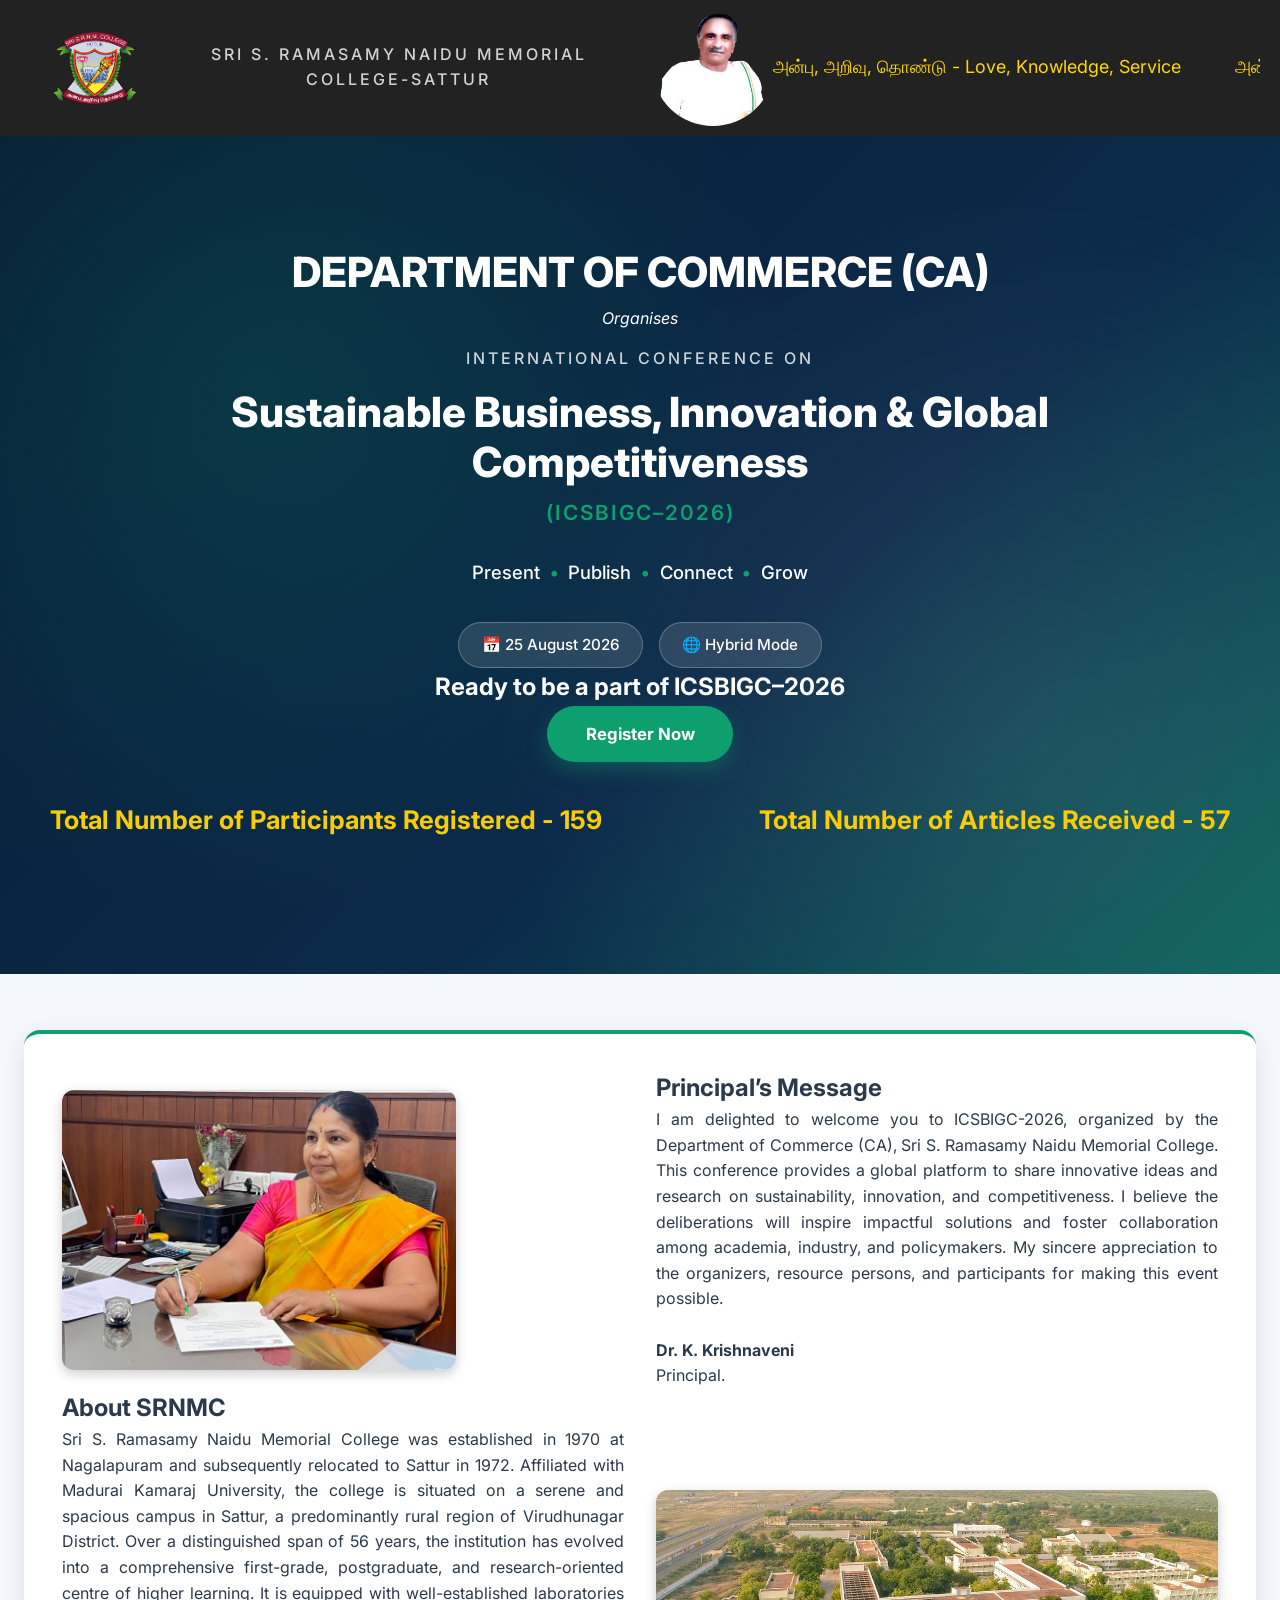
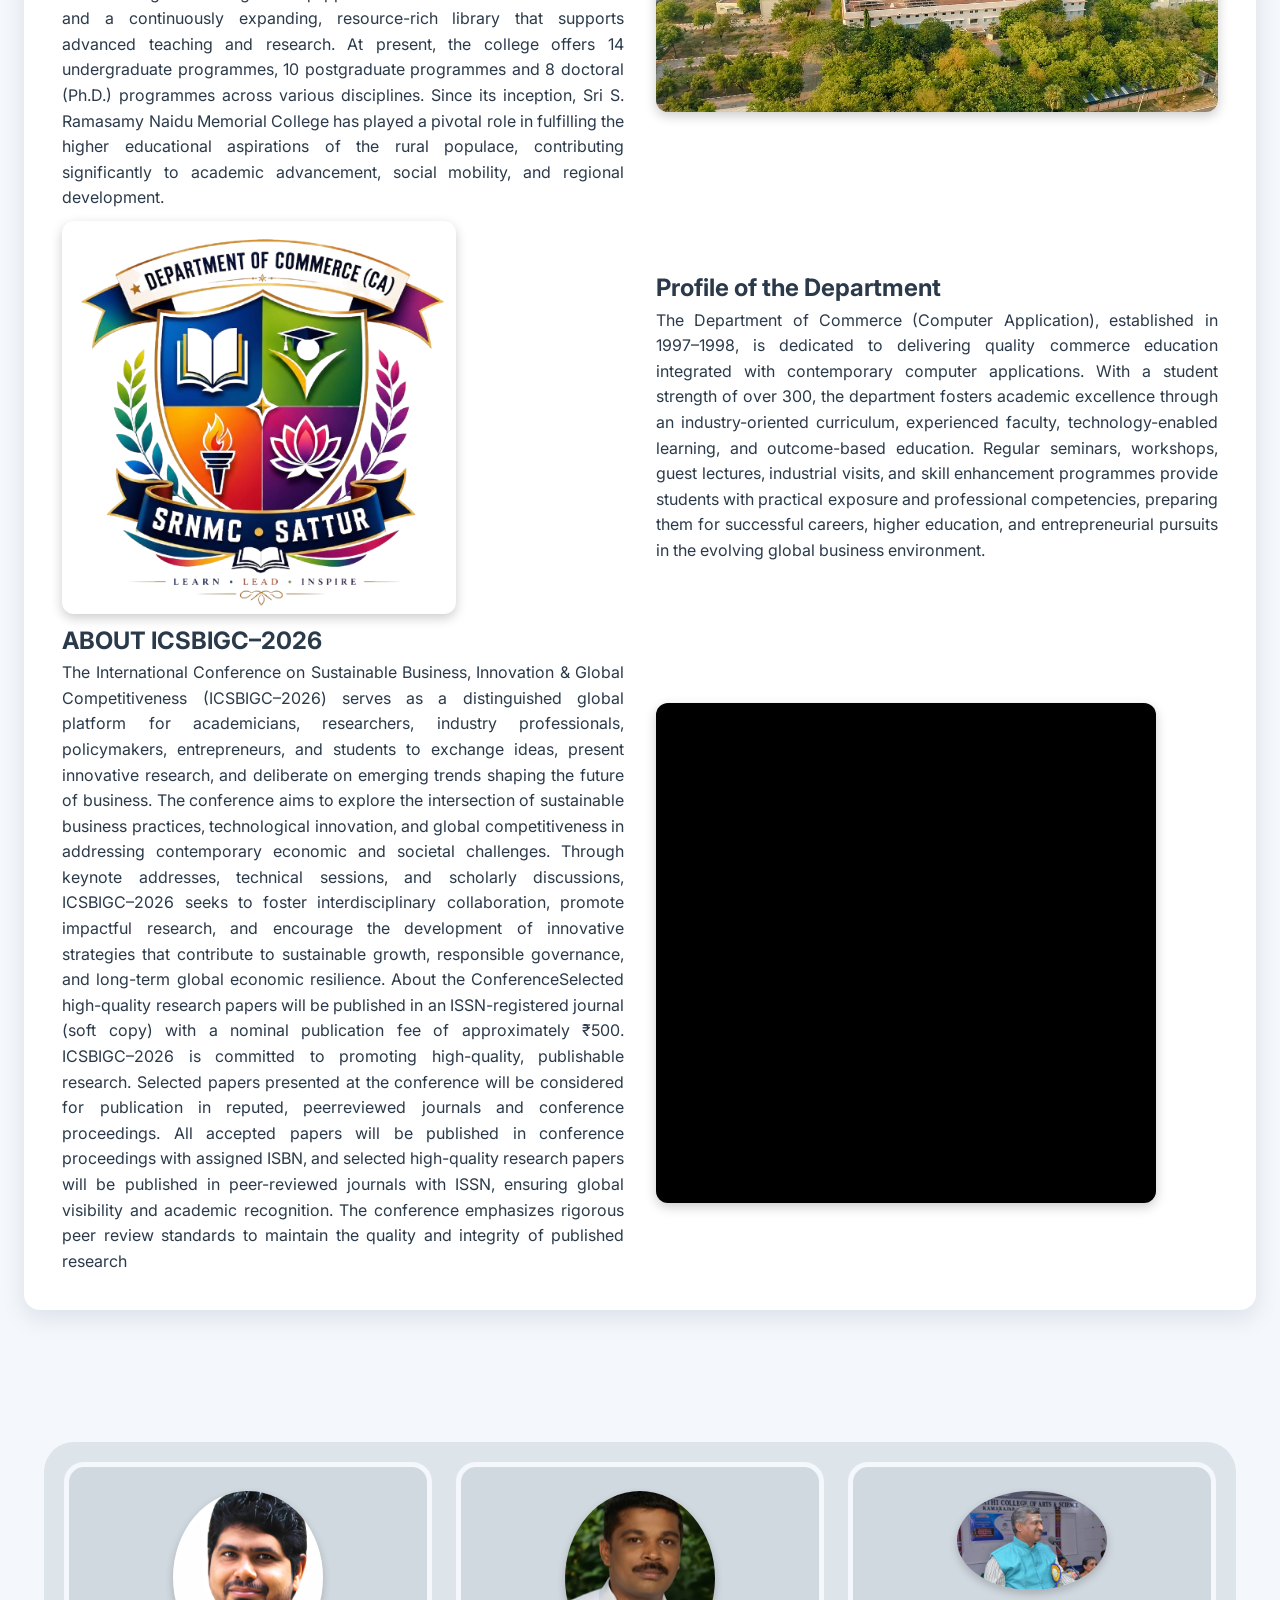
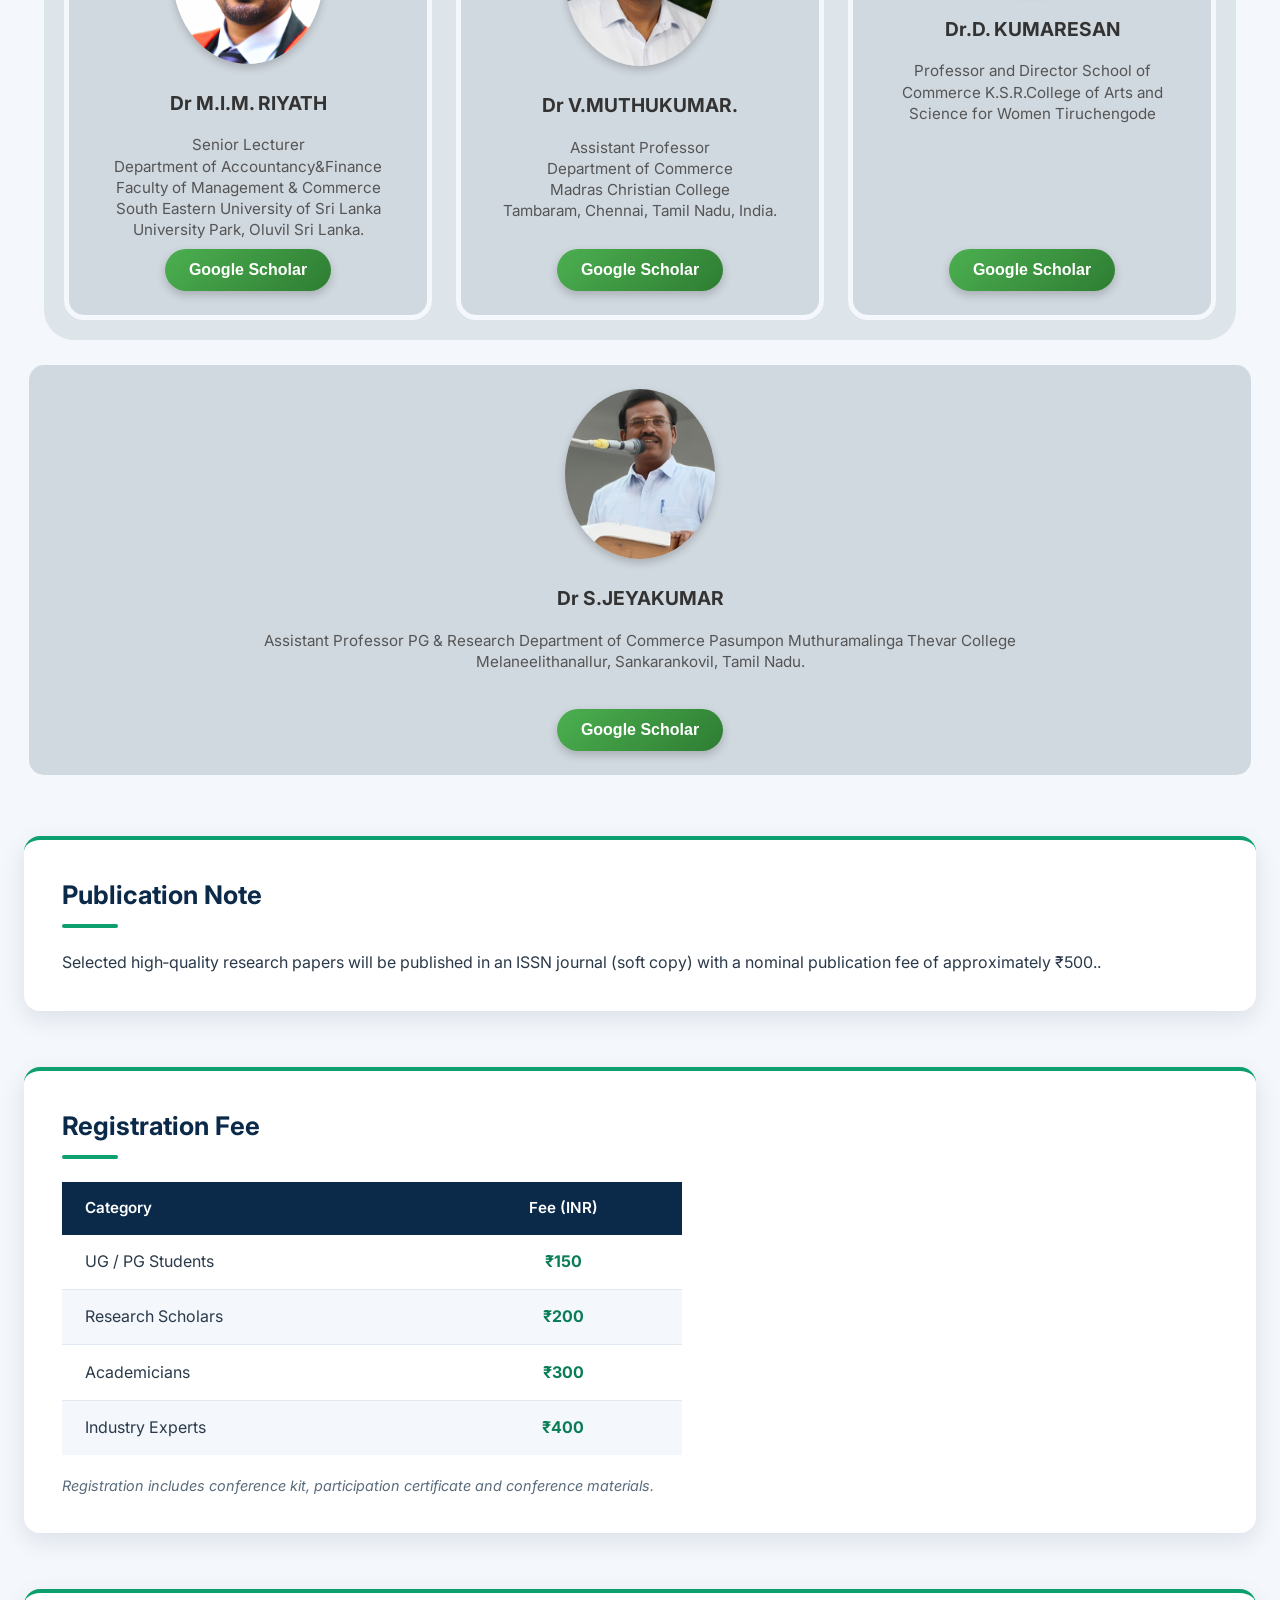
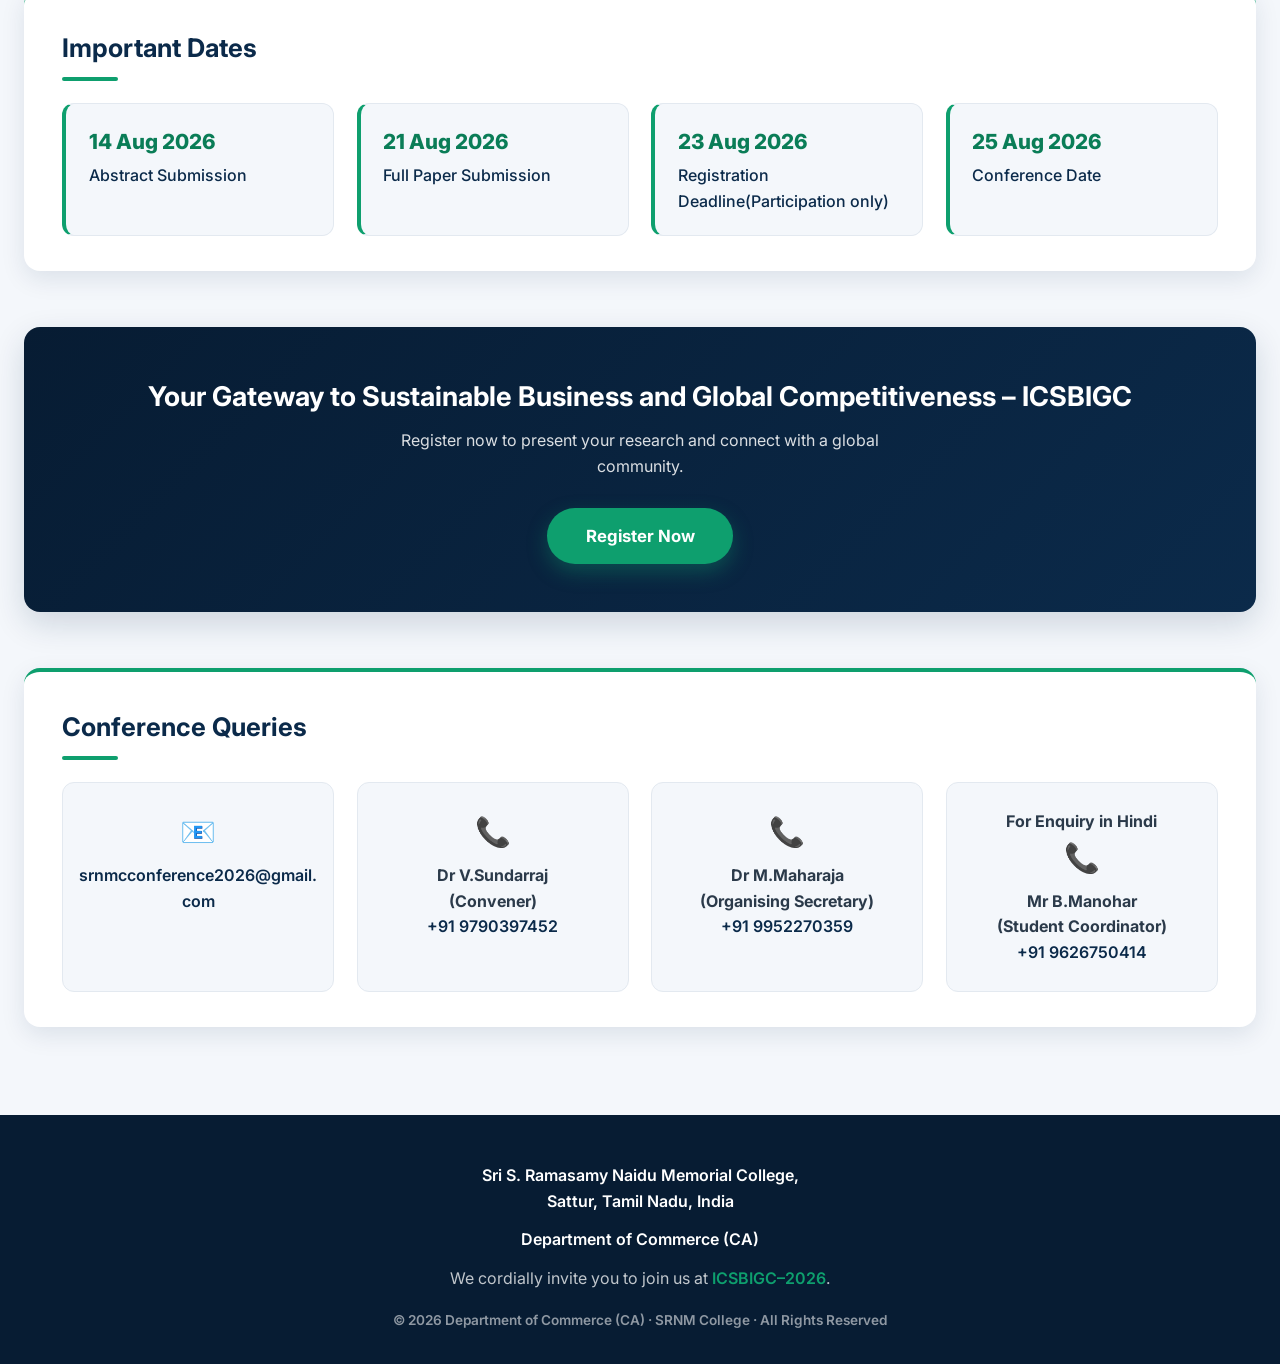
==== commit 48a650b4: "Update index.html" ====
--- a/index.html
+++ b/index.html
@@ -142,13 +142,16 @@
                     </div>
                 </div>
 
-                <div class="guest">
-                    <img src="Screenshot 2026-08-09 113203.png" alt="Chief Guest" class="guest-image">
-                    <h3>Mr M.FARWIS</h3>
-                    <p>Senior Lecturer in Accountancy<br> Department of Accountancy&Finance<br> Faculty of Management & Commerce <br>South Eastern University of Sri Lanka<br> University Park, Oluvil, Sri Lanka.</p>
+                  <div class="guest">
+                    <img src="kumaresan.jpeg" alt="Chief Guest" class="guest-image">
+                    <h3>Dr.D. KUMARESAN</h3>
+                    <p>Professor and Director School of Commerce
+
+K.S.R.College of Arts and Science for Women Tiruchengode</p>
                     <div class="guest-button">
-                        <a href="https://scholar.google.com/citations?user=j3vMXZQAAAAJ&hl=en" target="_blank" rel="noopener"><button>Google Scholar</button></a>
-                    </div>
+                        <a href="https://scholar.google.com/citations?user=uBOyU60AAAAJ&hl=en" target="_blank" rel="noopener"><button>Google Scholar</button></a>
+                    </div>
+                </div>
                 </div>
 
                 <div class="guest">
@@ -311,4 +314,4 @@
     </footer>
 
 </body>
-</html>+</html>
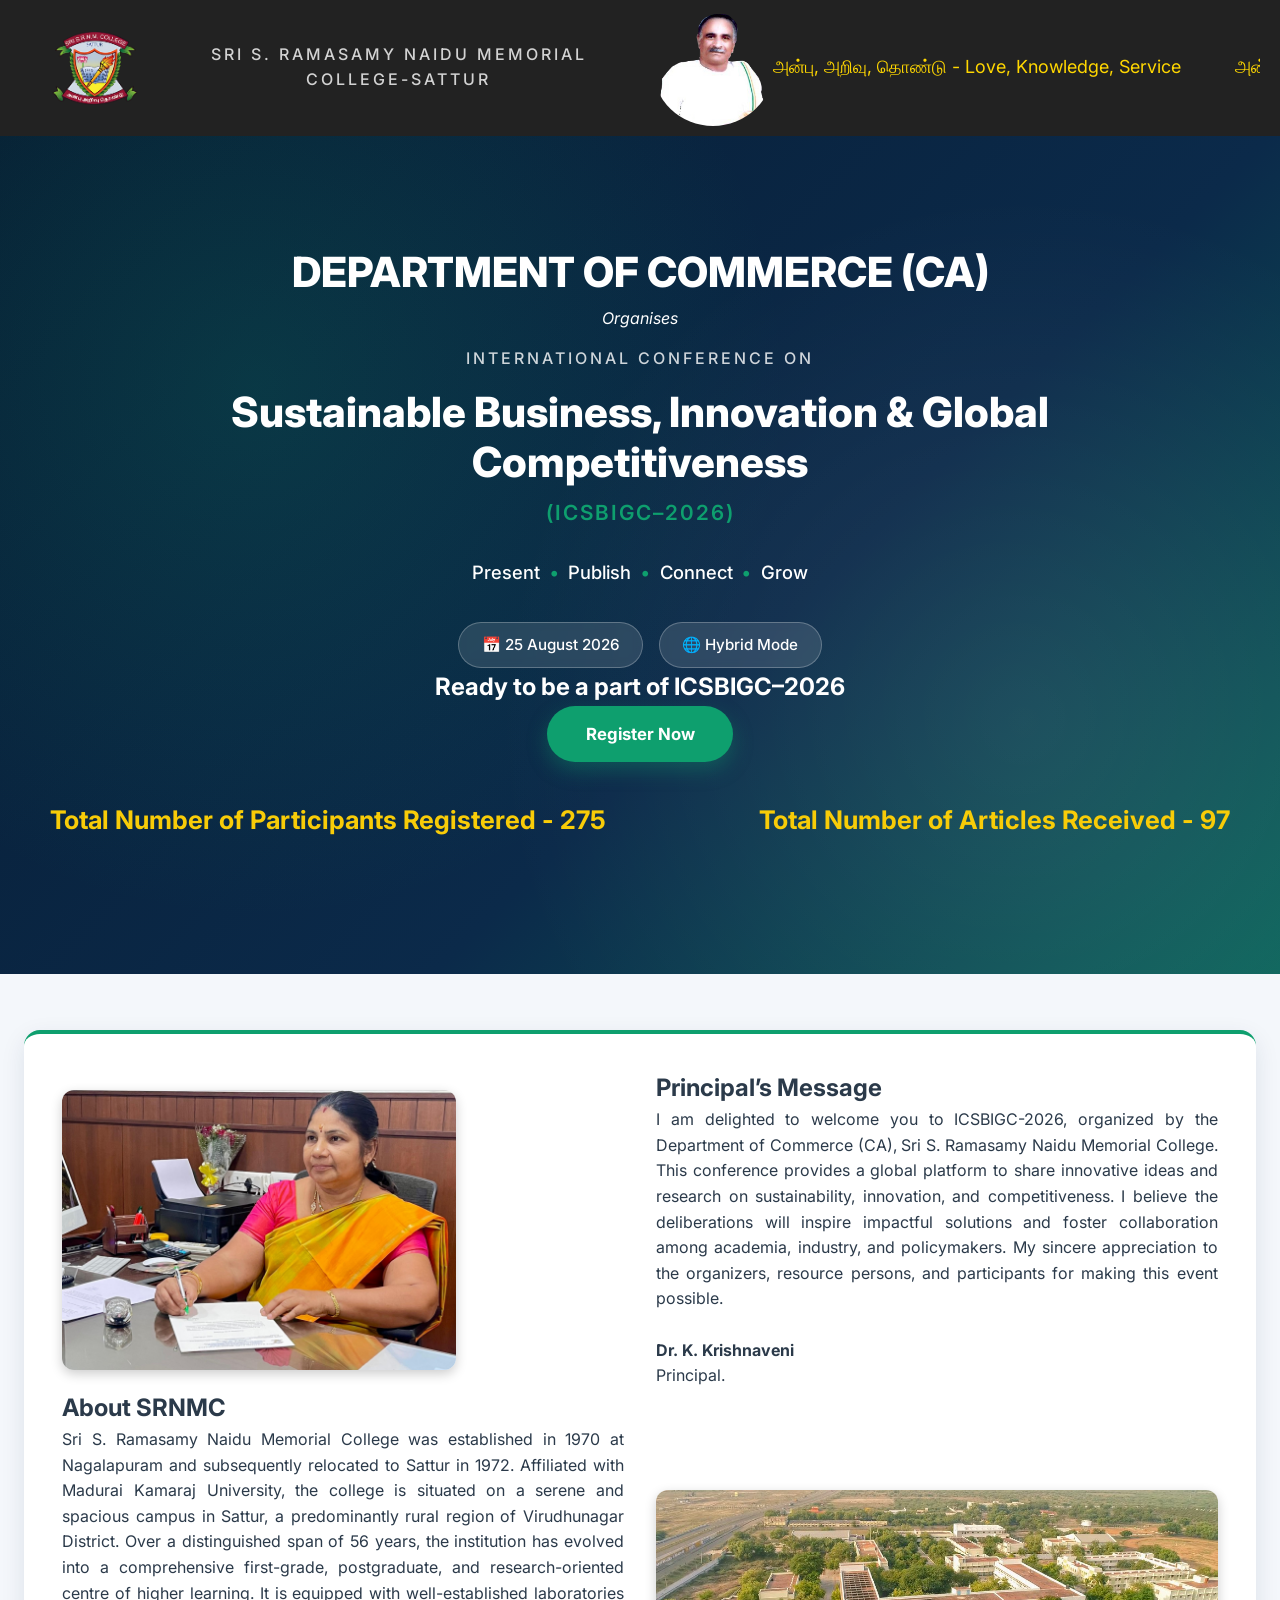
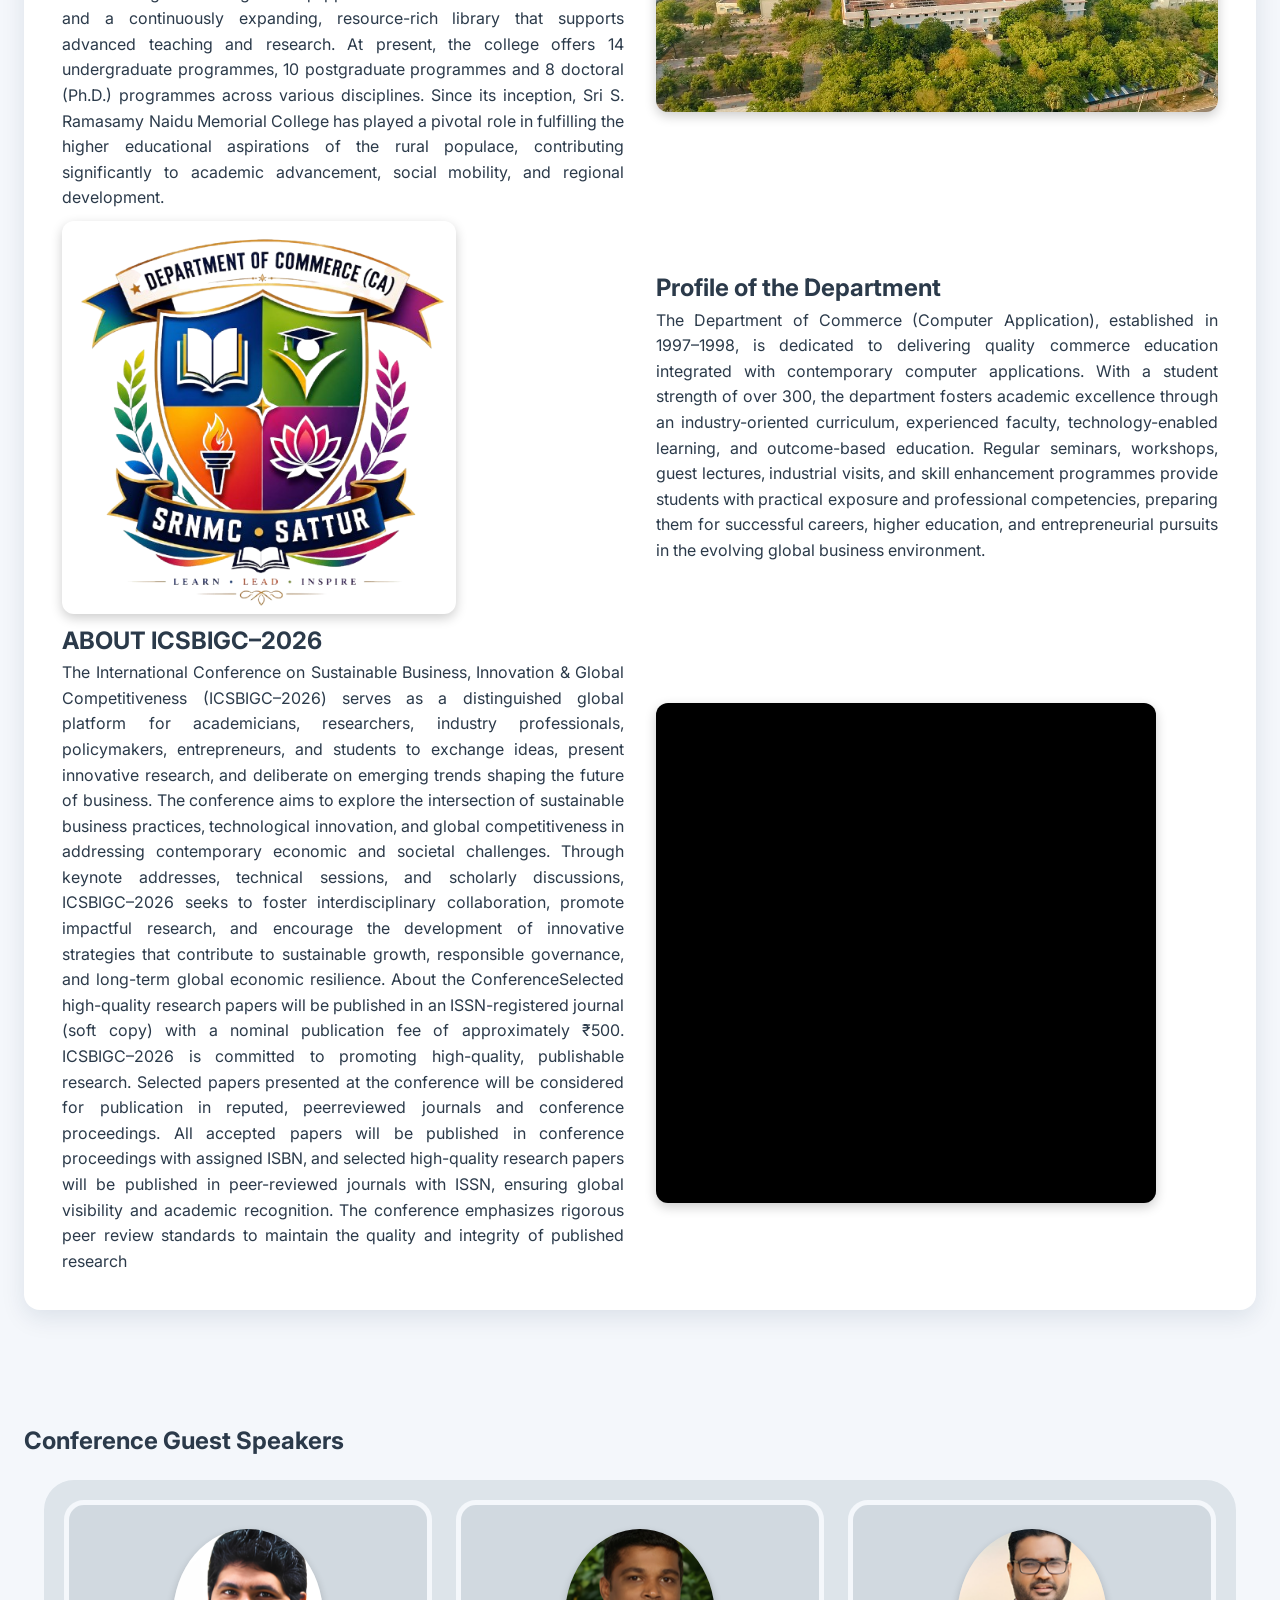
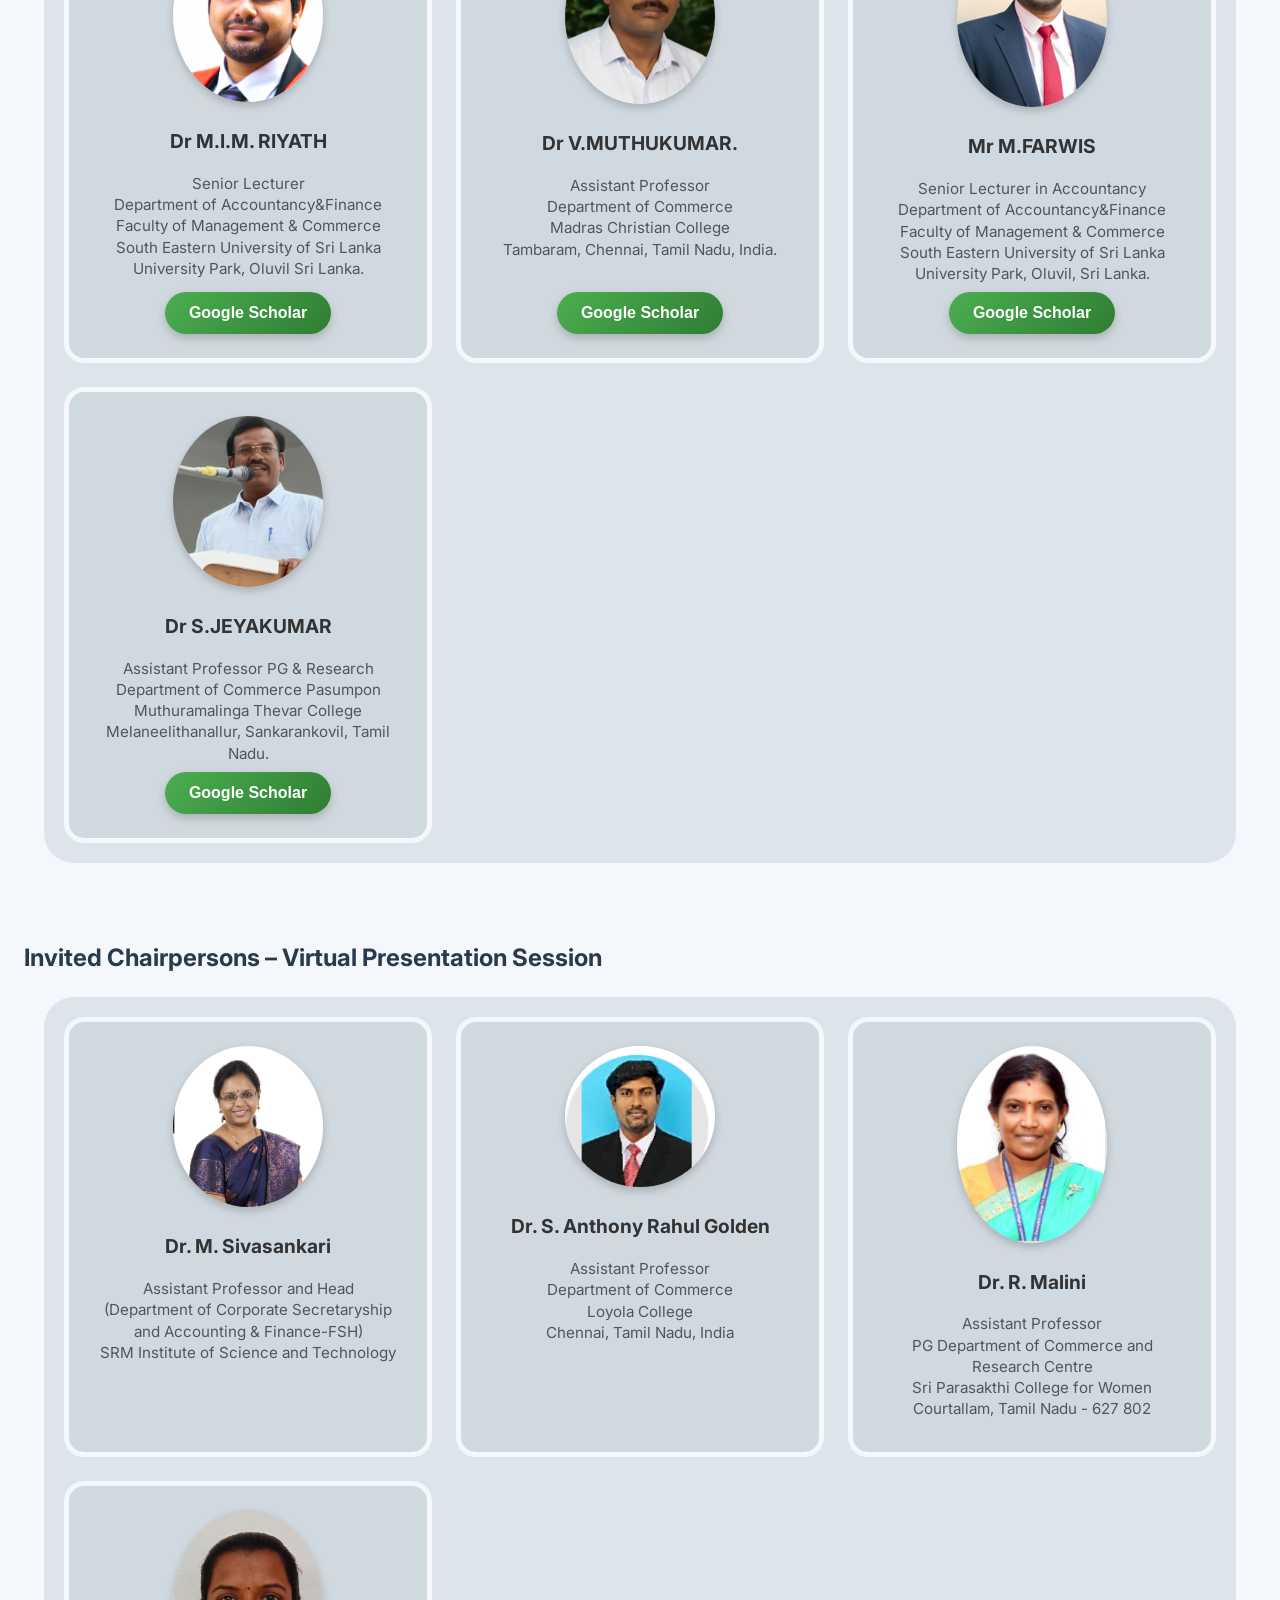
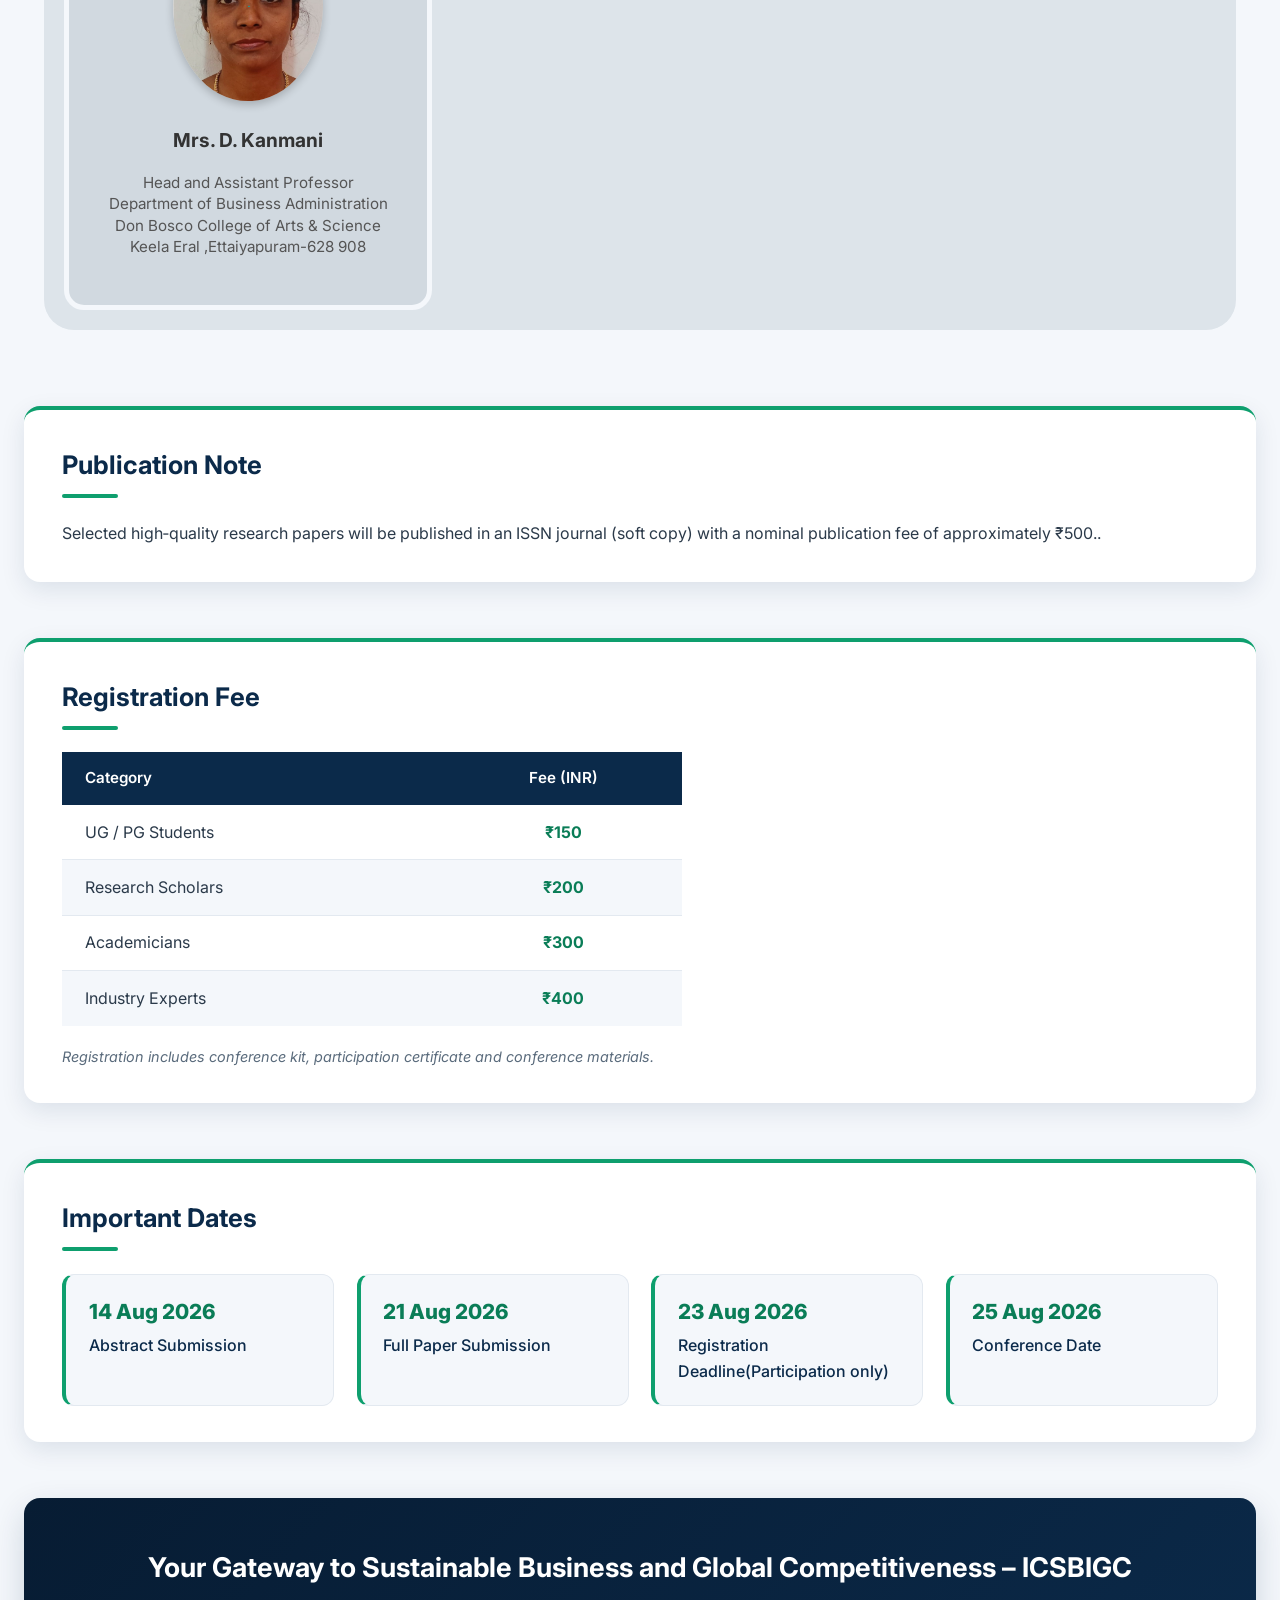
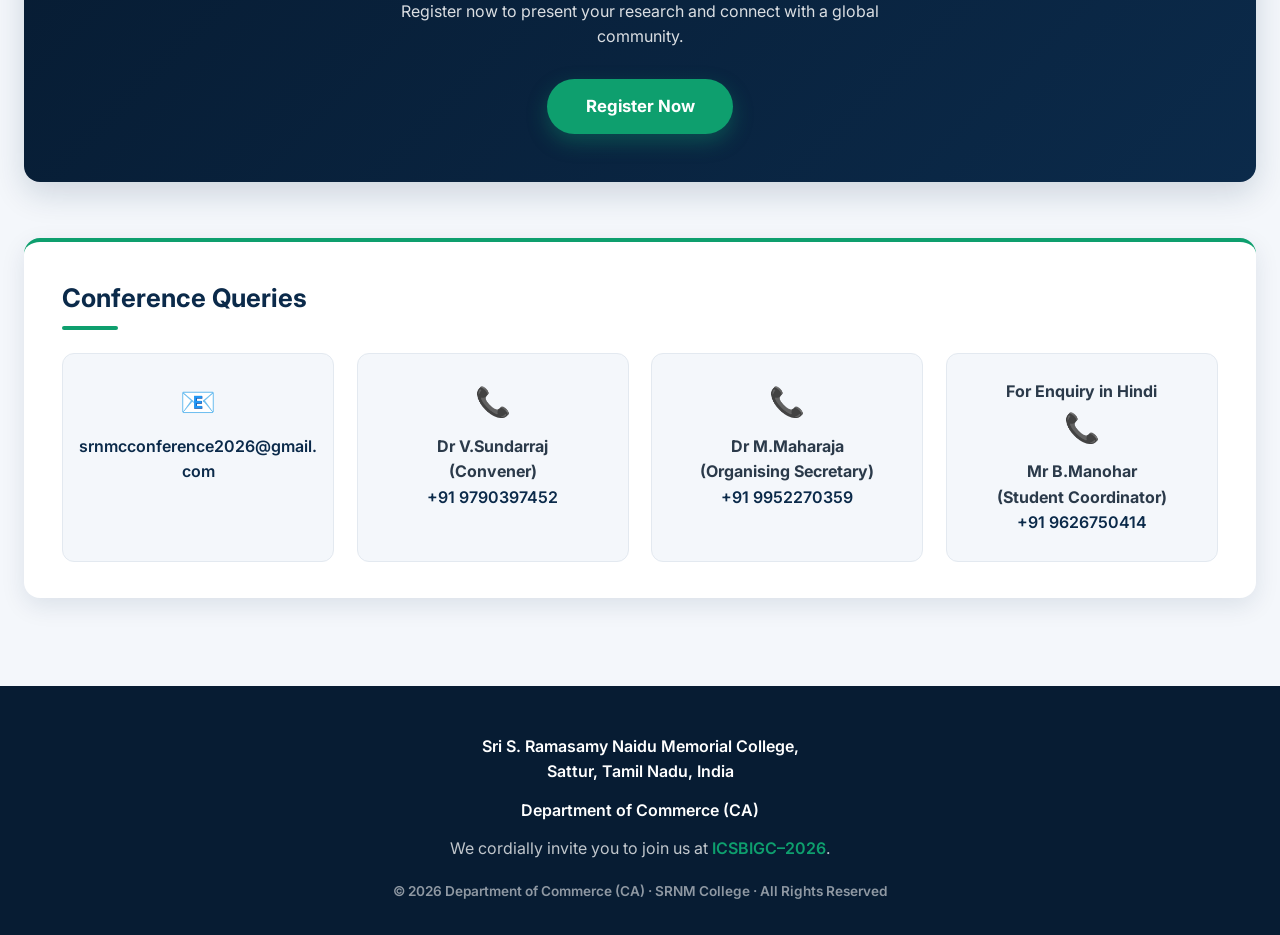
==== commit 826979e7: "Update index.html" ====
--- a/index.html
+++ b/index.html
@@ -3,7 +3,7 @@
 <head>
     <meta charset="UTF-8">
     <meta name="viewport" content="width=device-width, initial-scale=1.0">
-    <meta name="description" content="International Conference on Sustainable Business, Innovation & Global Competitiveness (ICSBIGC–2026)">
+    <meta name="description" content="International Conference on Sustainable Business, Innovation & Global Competitiveness (ICSBIGC–2026)"> 
     <title>ICSBIGC–2026 | International Conference on Sustainable Business, Innovation & Global Competitiveness</title>
     <link rel="preconnect" href="https://fonts.googleapis.com">
     <link rel="preconnect" href="https://fonts.gstatic.com" crossorigin>
@@ -56,8 +56,8 @@
                 <a href="https://forms.gle/SjU58Aezp9YNaehK8" target="_blank" rel="noopener" class="btn-register">Register Now</a>
 
                 <div class="abcd">
-                    <h2><b>Total Number of Participants Registered - 159</b></h2>
-                    <h2>Total Number of Articles Received - 57</h2>
+                    <h2><b>Total Number of Participants Registered - 275</b></h2>
+                    <h2>Total Number of Articles Received - 97</h2>
                 </div>
             </div>
         </div>
@@ -121,9 +121,15 @@
     </section>
 
     <!-- CHIEF GUESTS -->
+  
+    <!-- CHIEF GUESTS -->
     <section class="section" id="guests">
         <div class="container">
+            <div class="zigzag-text">
+                        <h2>Conference Guest Speakers</h2>
+                        </div>
             <div class="chief">
+                
                 <div class="guest">
                     <img src="Screenshot 2026-08-09 113142.png" alt="Chief Guest" class="guest-image">
                     <h3>Dr M.I.M. RIYATH</h3>
@@ -142,16 +148,13 @@
                     </div>
                 </div>
 
-                  <div class="guest">
-                    <img src="kumaresan.jpeg" alt="Chief Guest" class="guest-image">
-                    <h3>Dr.D. KUMARESAN</h3>
-                    <p>Professor and Director School of Commerce
-
-K.S.R.College of Arts and Science for Women Tiruchengode</p>
+                <div class="guest">
+                    <img src="Screenshot 2026-08-09 113203.png" alt="Chief Guest" class="guest-image">
+                    <h3>Mr M.FARWIS</h3>
+                    <p>Senior Lecturer in Accountancy<br> Department of Accountancy&Finance<br> Faculty of Management & Commerce <br>South Eastern University of Sri Lanka<br> University Park, Oluvil, Sri Lanka.</p>
                     <div class="guest-button">
-                        <a href="https://scholar.google.com/citations?user=uBOyU60AAAAJ&hl=en" target="_blank" rel="noopener"><button>Google Scholar</button></a>
-                    </div>
-                </div>
+                        <a href="https://scholar.google.com/citations?user=j3vMXZQAAAAJ&hl=en" target="_blank" rel="noopener"><button>Google Scholar</button></a>
+                    </div>
                 </div>
 
                 <div class="guest">
@@ -166,7 +169,68 @@
         </div>
     </section>
 
-    <!-- PUBLICATION NOTE -->
+   
+    <section class="section" id="guests">
+  <div class="container">
+          <div class="zigzag-text">
+                        <h2>Invited Chairpersons – Virtual Presentation Session</h2>
+                        </div>
+    <div class="chief">
+
+      <div class="guest">
+        <img src="BBB.png" alt="Chief Guest" class="guest-image">
+        <h3>Dr. M. Sivasankari</h3>
+        <div class="guest-text">
+          <p>Assistant Professor and Head<br>
+          (Department of Corporate Secretaryship and Accounting & Finance-FSH)<br>
+          SRM Institute of Science and Technology</p>
+        </div>
+        <div class="guest-button"></div>
+      </div>
+
+      <div class="guest">
+        <img src="CCC.png" alt="Chief Guest" class="guest-image">
+        <h3>Dr. S. Anthony Rahul Golden</h3>
+        <div class="guest-text">
+          <p>Assistant Professor<br>
+          Department of Commerce<br>
+          Loyola College<br>
+          Chennai, Tamil Nadu, India</p>
+        </div>
+        <div class="guest-button"></div>
+      </div>
+
+      <div class="guest">
+        <img src="AAA.png" alt="Chief Guest" class="guest-image">
+        <h3>Dr. R. Malini</h3>
+        <div class="guest-text">
+          <p>Assistant Professor<br>
+          PG  Department of Commerce and Research Centre<br>
+          Sri Parasakthi College for Women<br>
+          Courtallam, Tamil Nadu - 627 802</p>
+        </div>
+        <div class="guest-button"></div>
+      </div>
+
+      <div class="guest">
+        <img src="kanmani.png" alt="Chief Guest" class="guest-image">
+        <h3>Mrs. D. Kanmani</h3>
+          <p>Head and Assistant Professor<br>
+          Department of Business Administration<br>
+          Don Bosco College of Arts & Science<br>
+        Keela Eral ,Ettaiyapuram-628 908   
+        </p>
+        </p>
+        </div>
+        <div class="guest-button"></div>
+      </div>
+
+    </div>
+  </div>
+</section>
+
+    
+<!-- PUBLICATION NOTE -->
     <section class="section" id="publication">
         <div class="container">
             <div class="card">
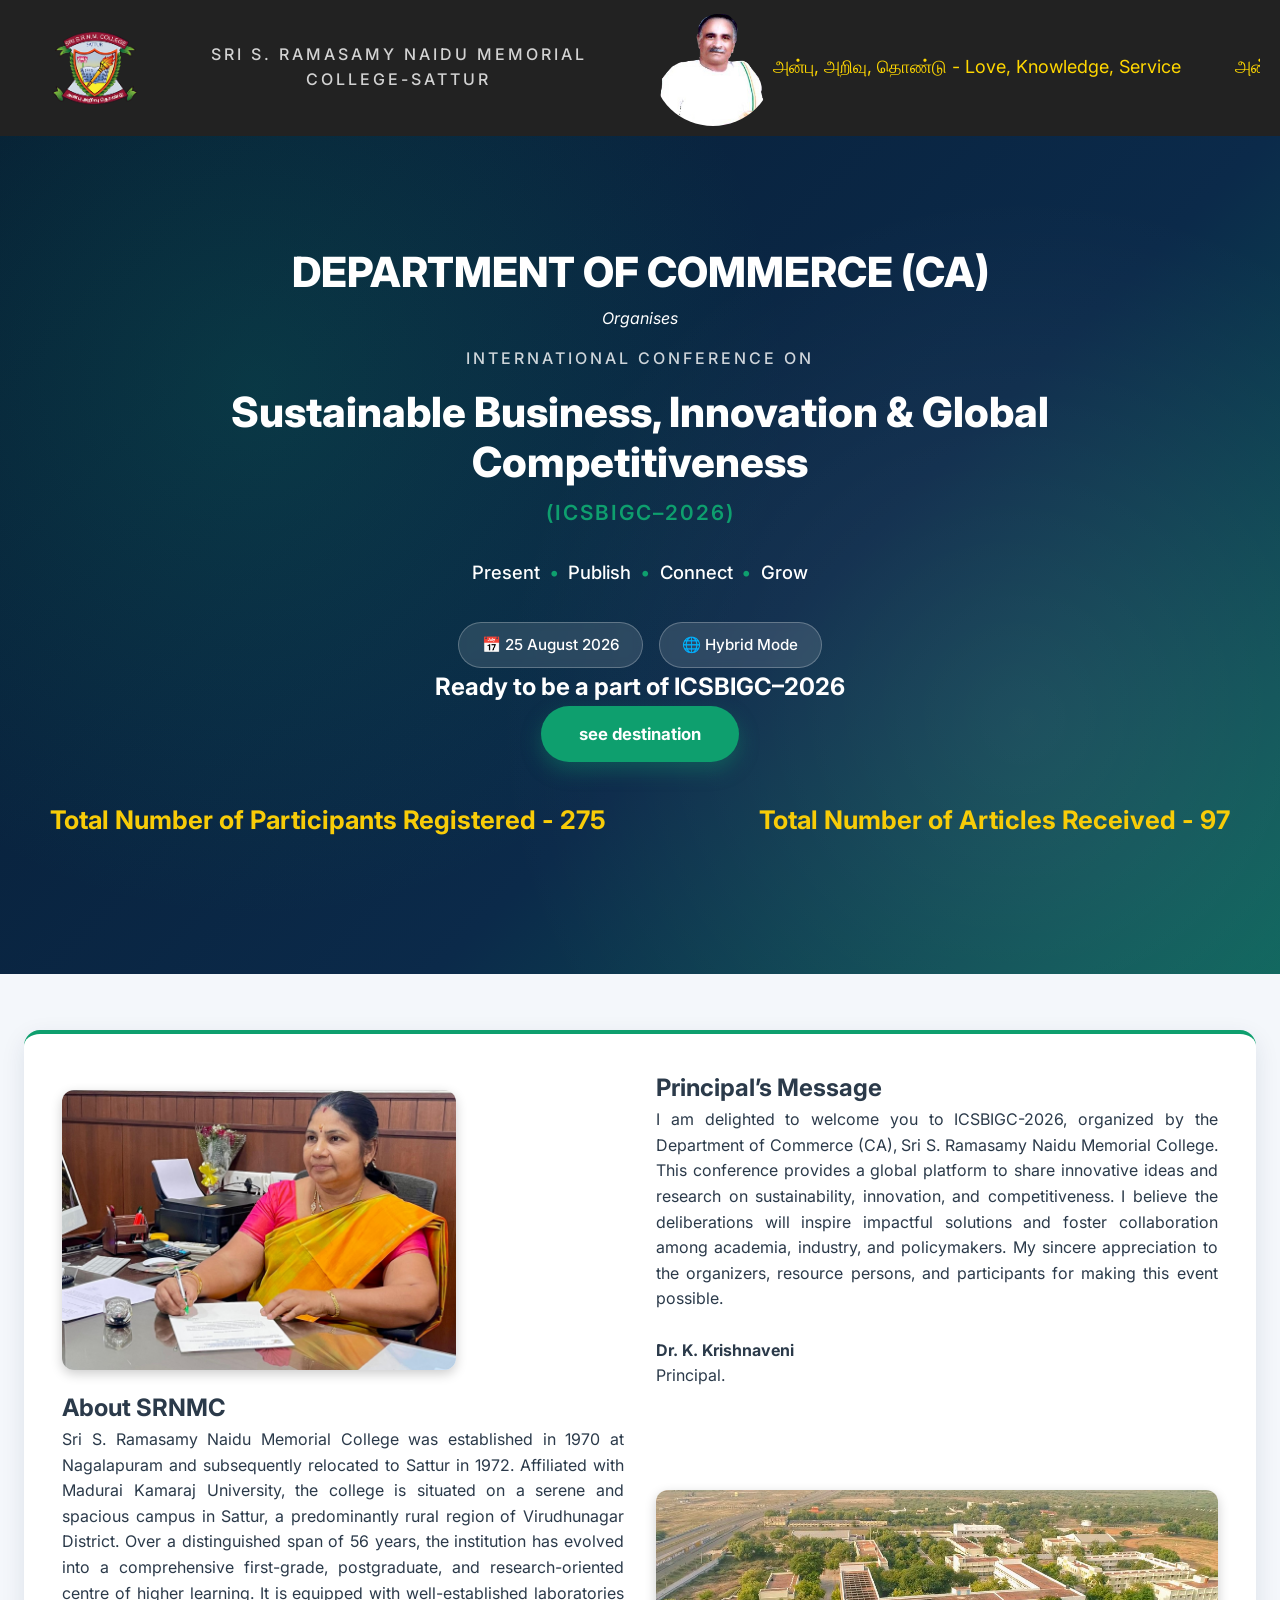
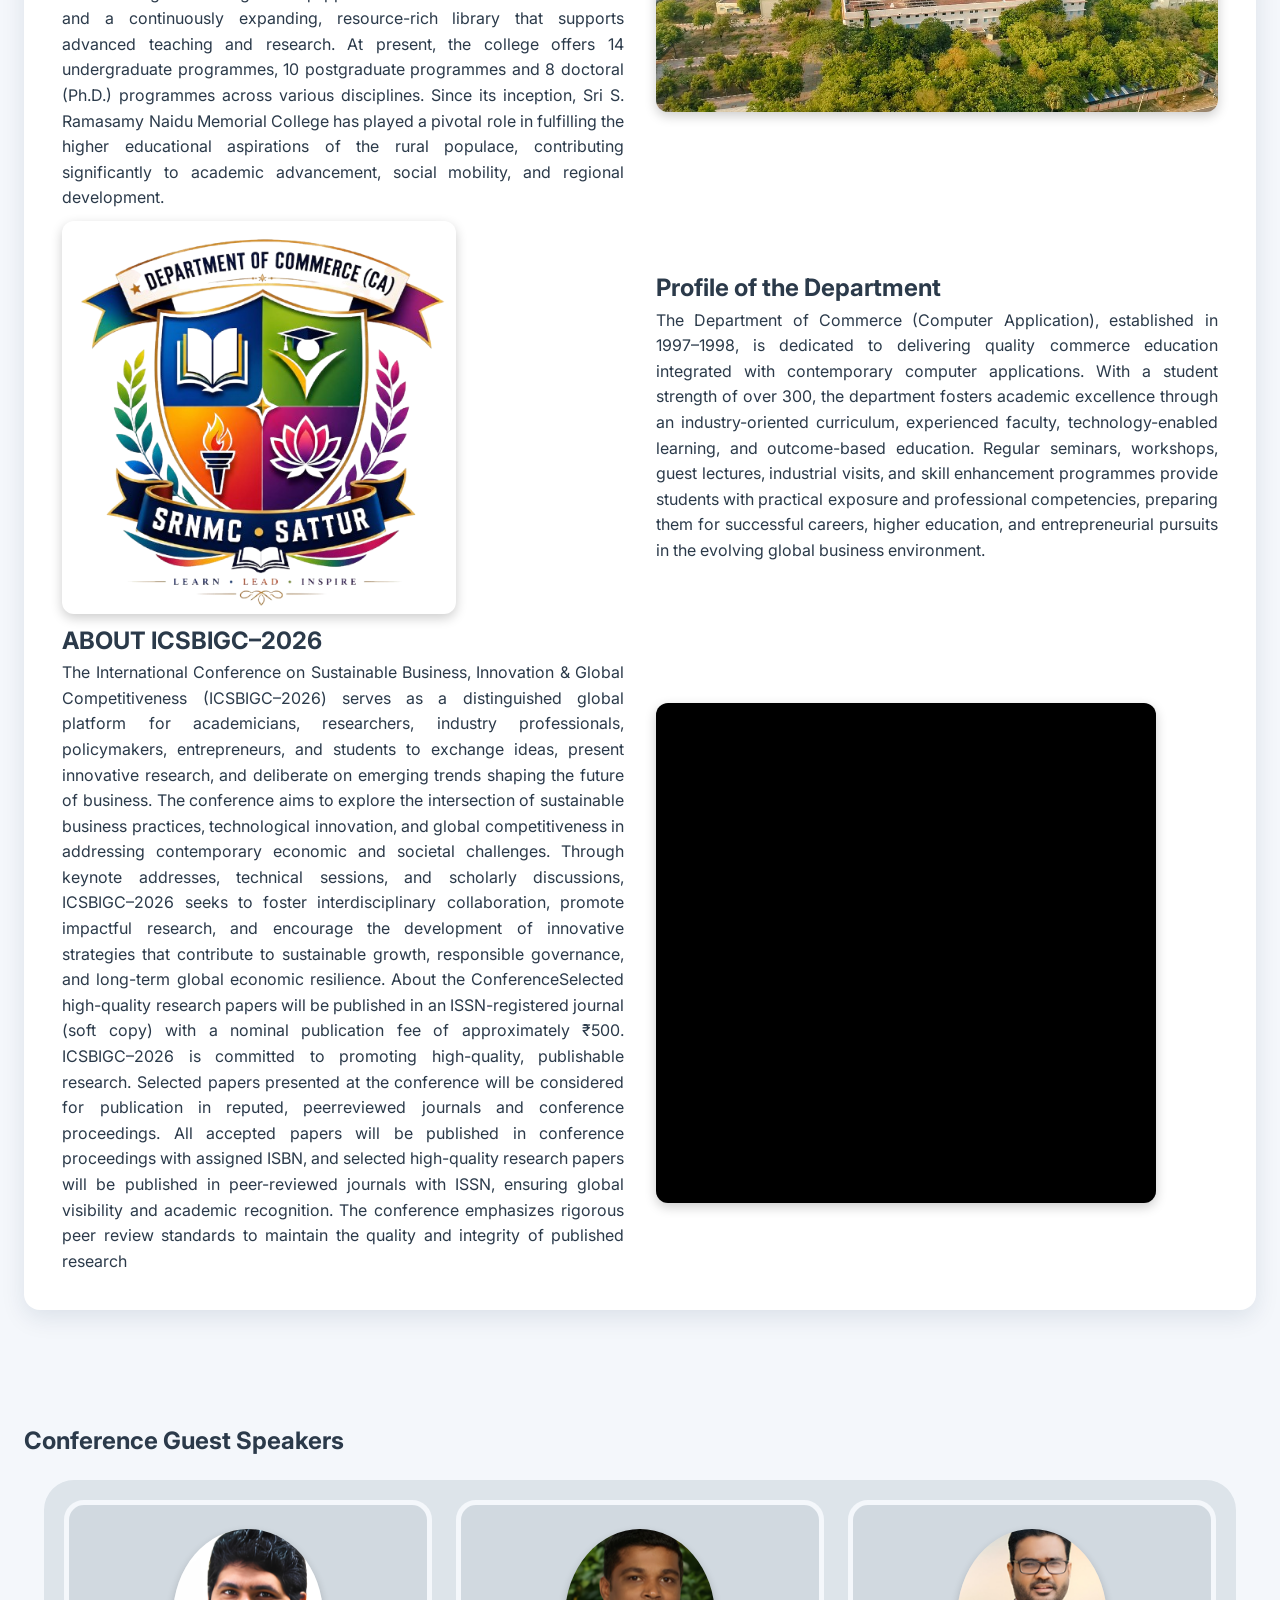
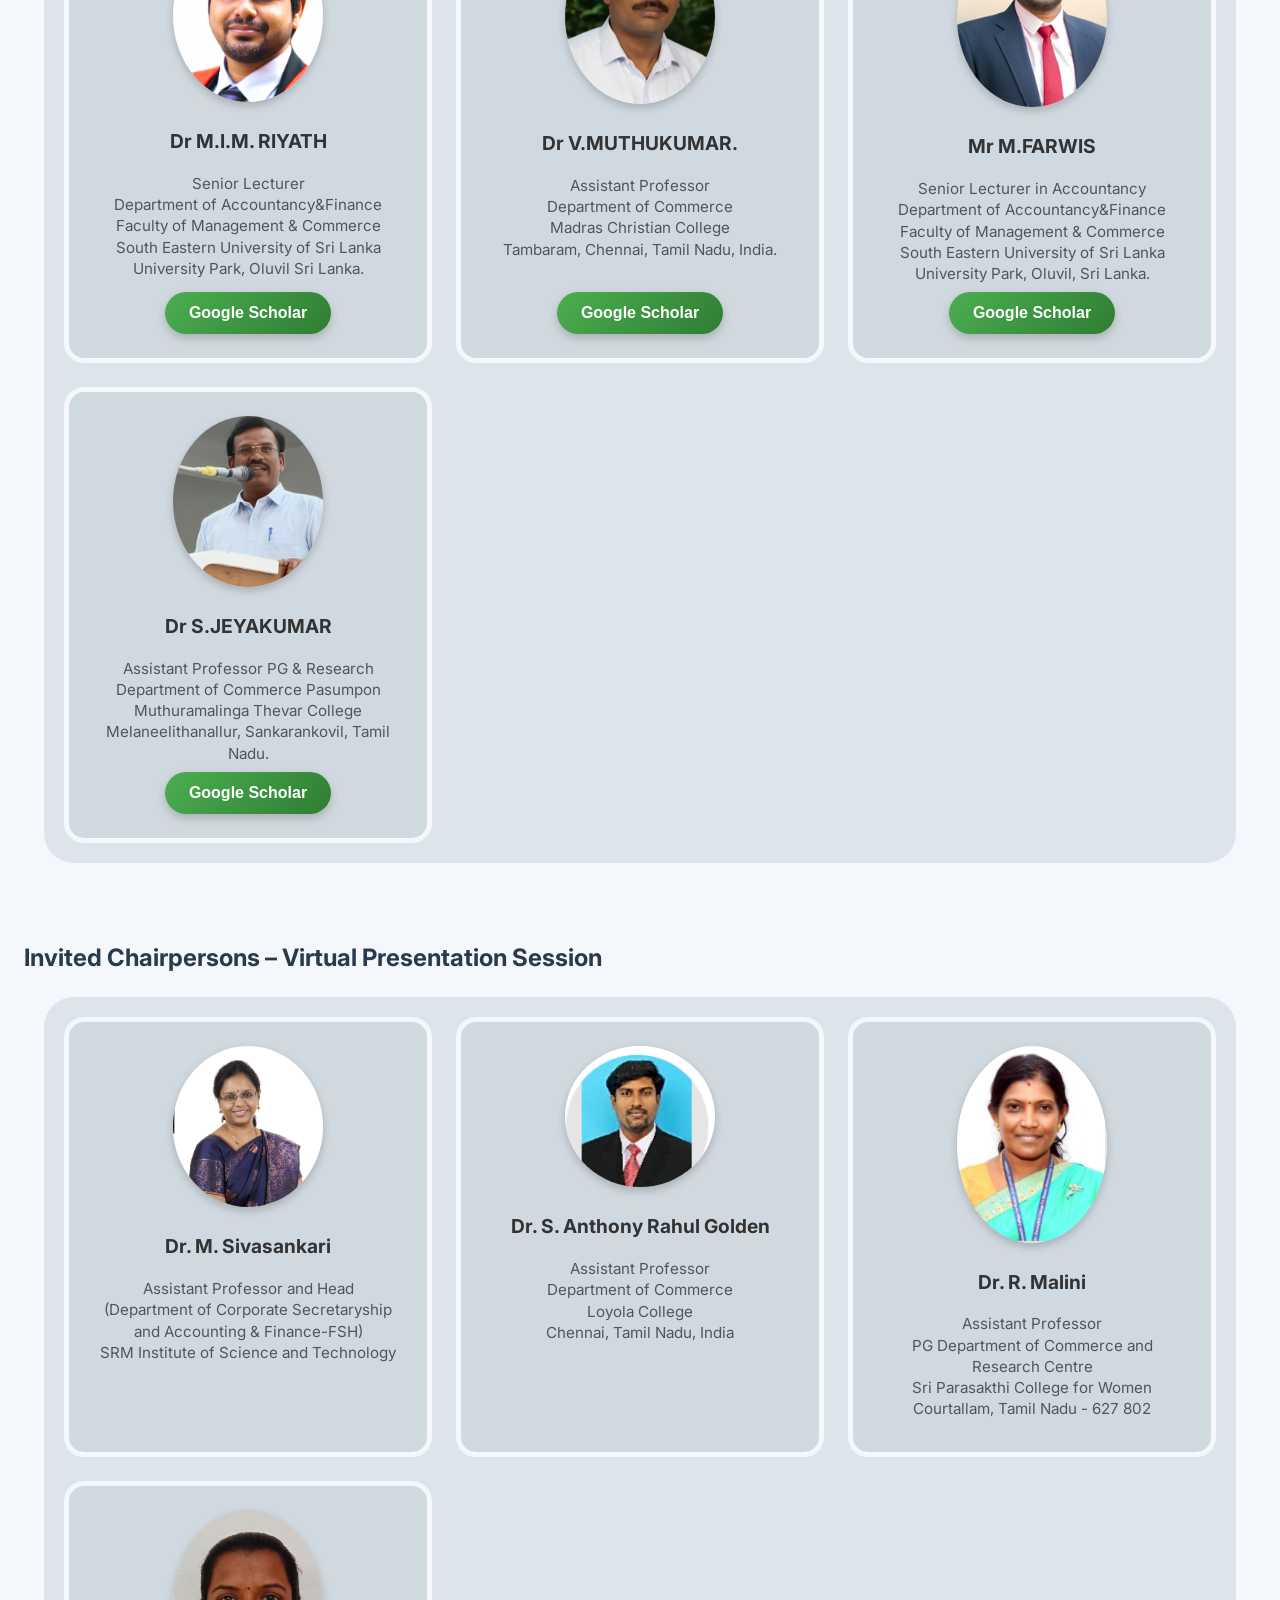
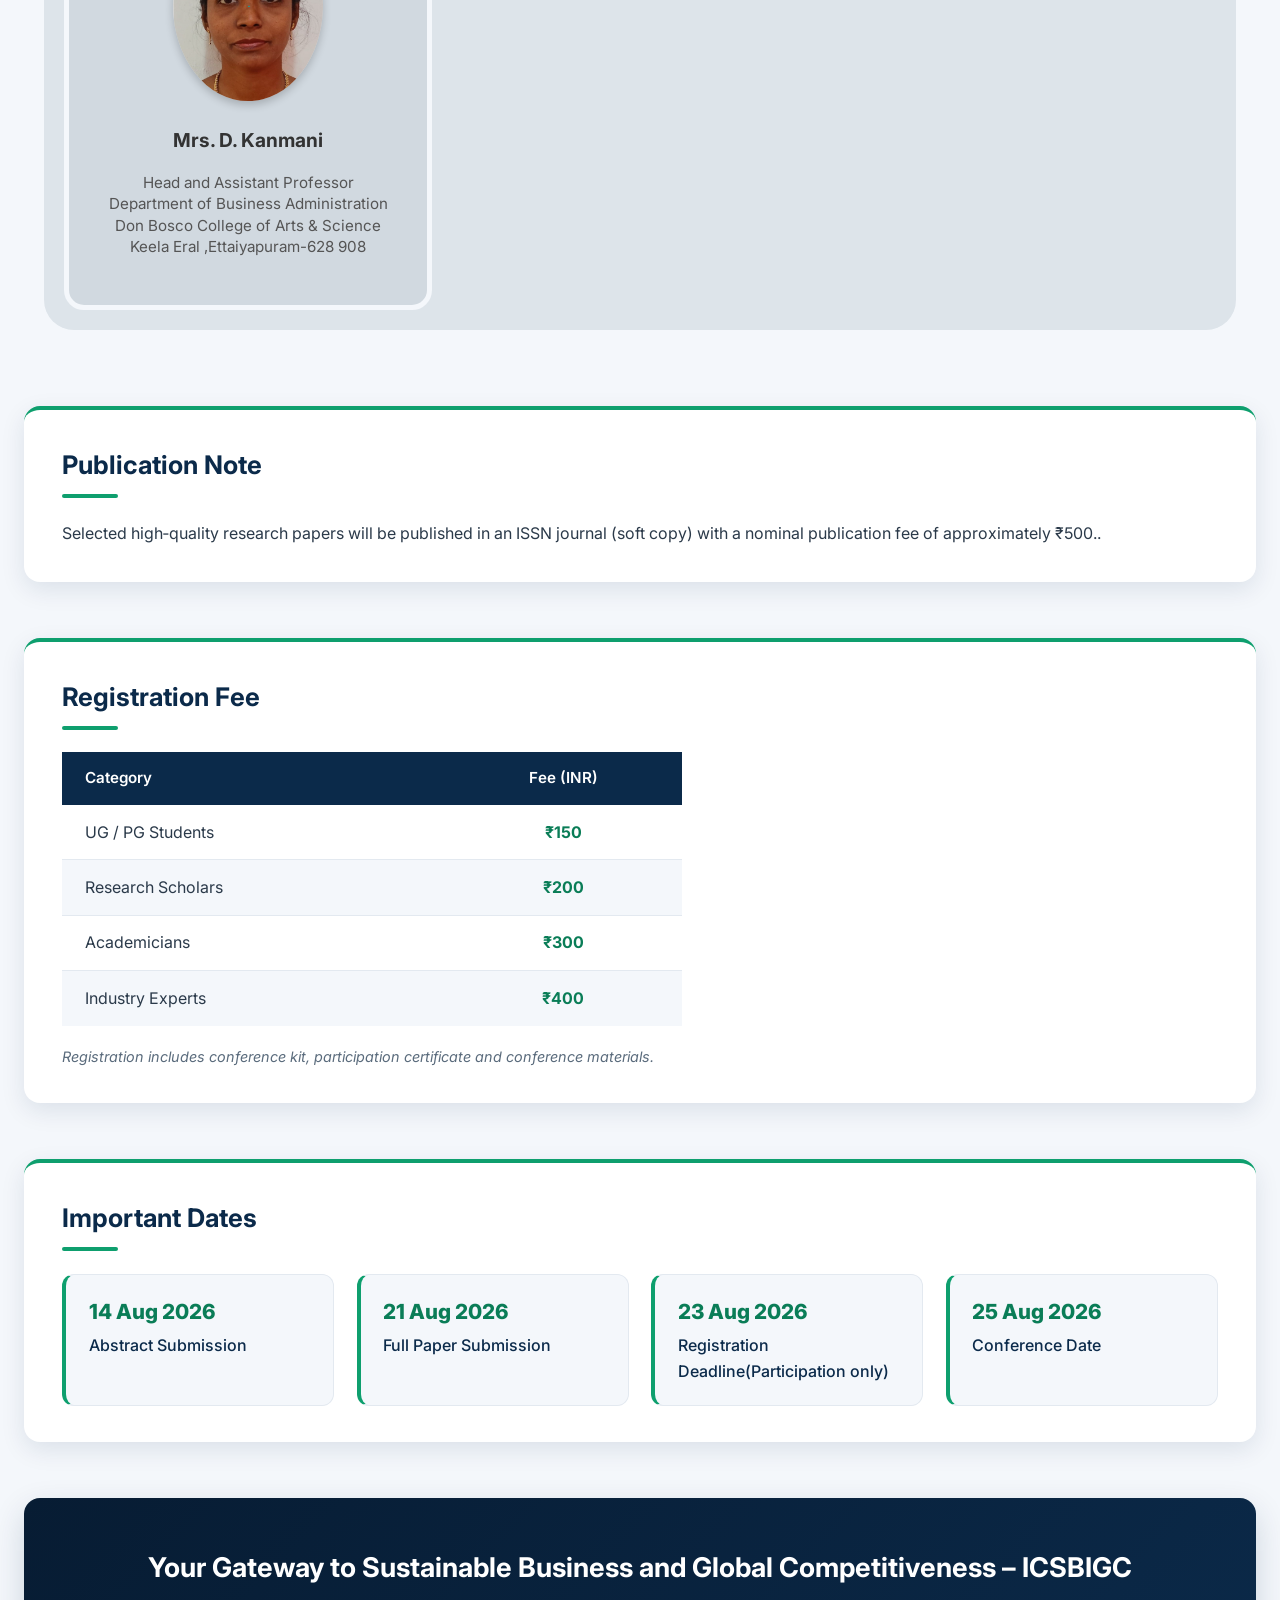
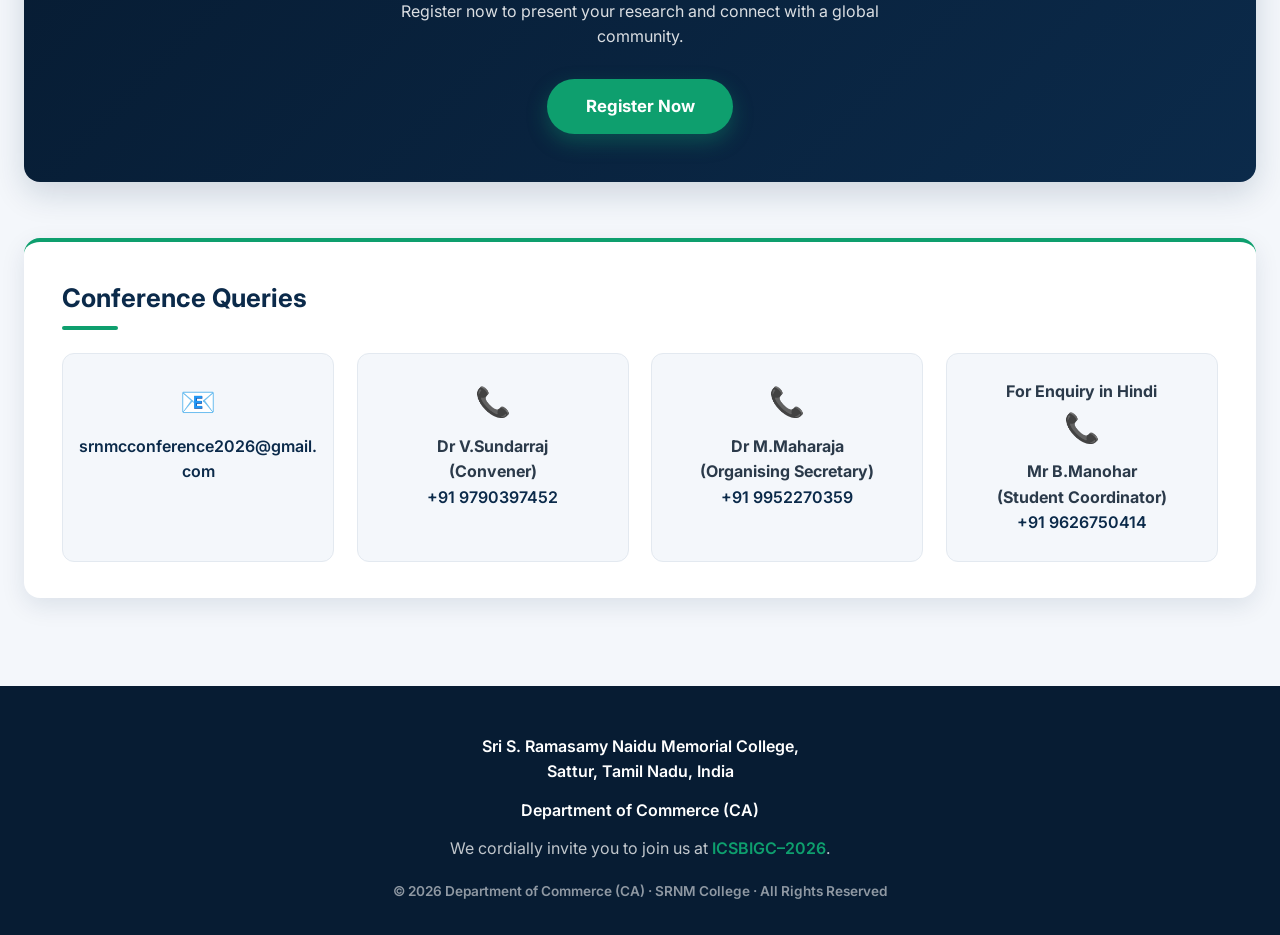
==== commit d39efc51: "Update index.html" ====
--- a/index.html
+++ b/index.html
@@ -53,7 +53,7 @@
             <div class="hero-cta">
                 <h2>Ready to be a part of ICSBIGC–2026</h2>
 
-                <a href="https://forms.gle/SjU58Aezp9YNaehK8" target="_blank" rel="noopener" class="btn-register">Register Now</a>
+              <a href="name search.html" target="_blank" rel="noopener" class="btn-register">see destination</a>
 
                 <div class="abcd">
                     <h2><b>Total Number of Participants Registered - 275</b></h2>
